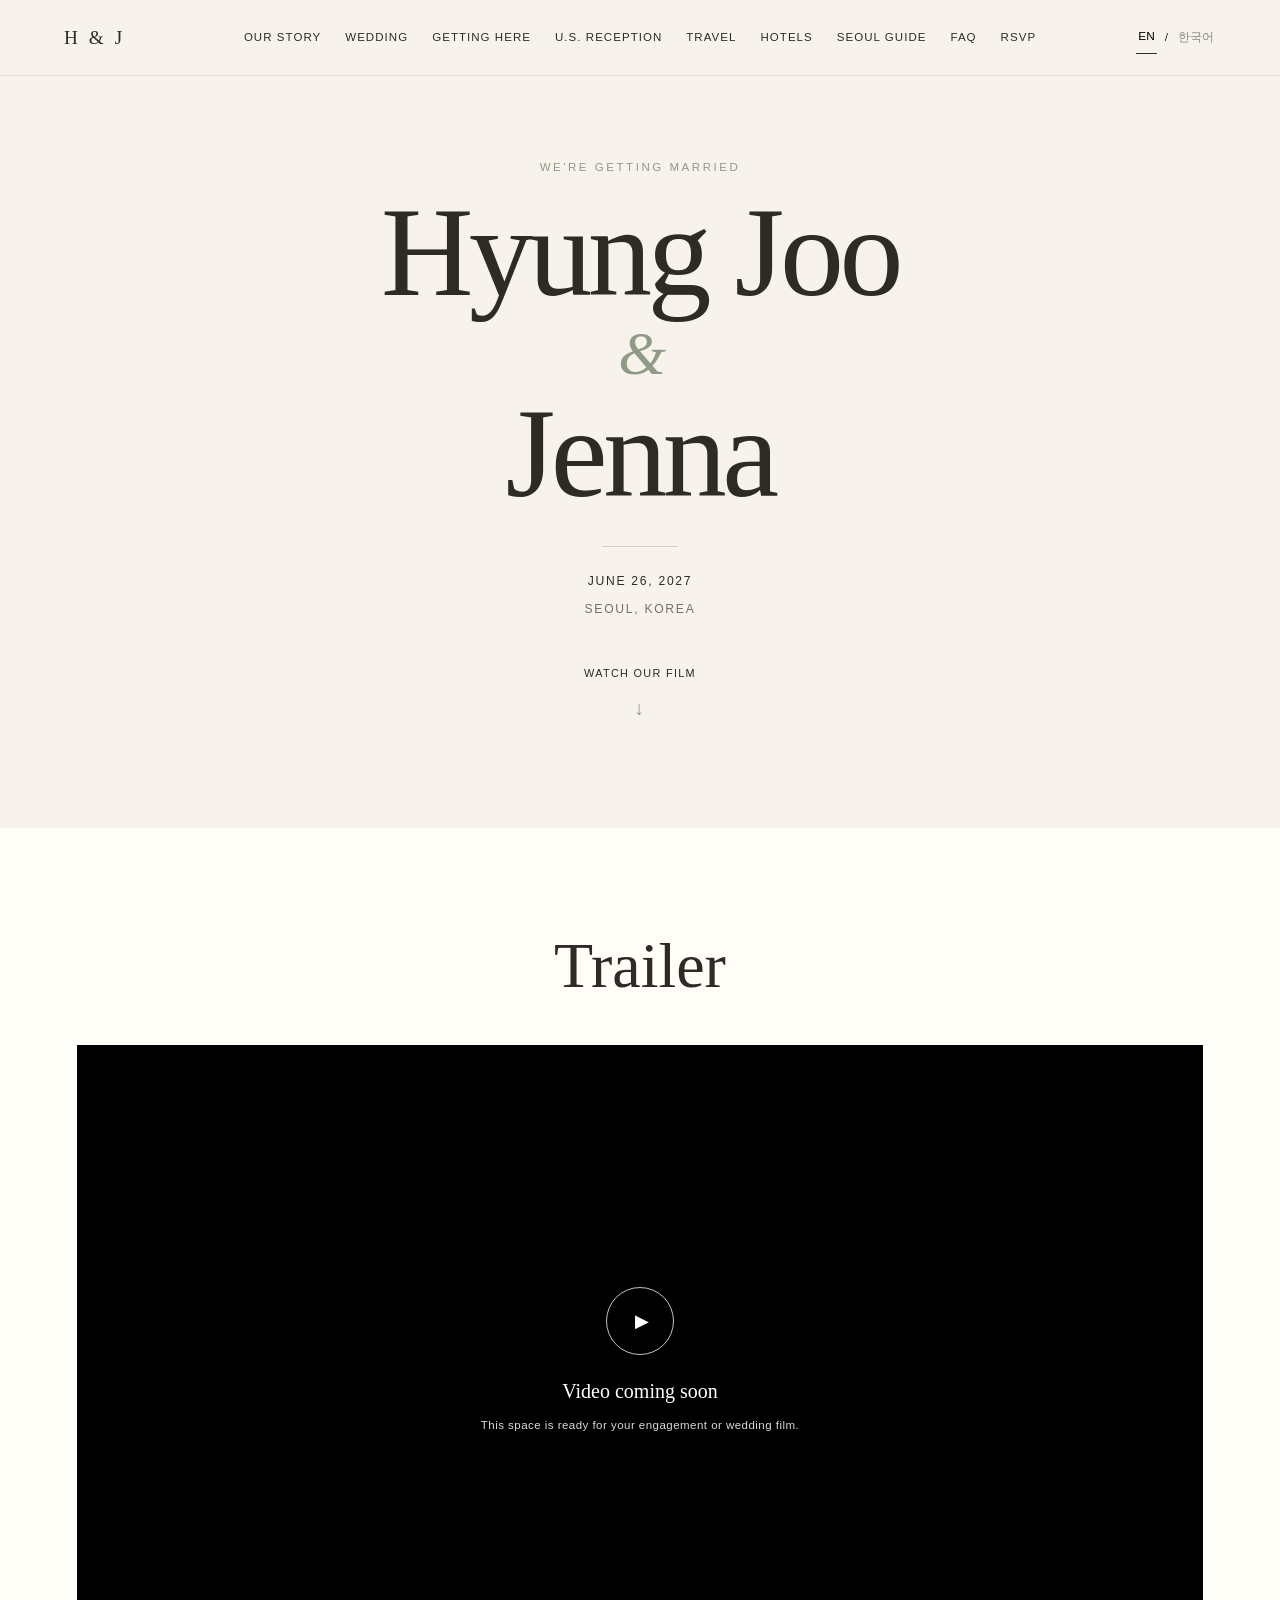
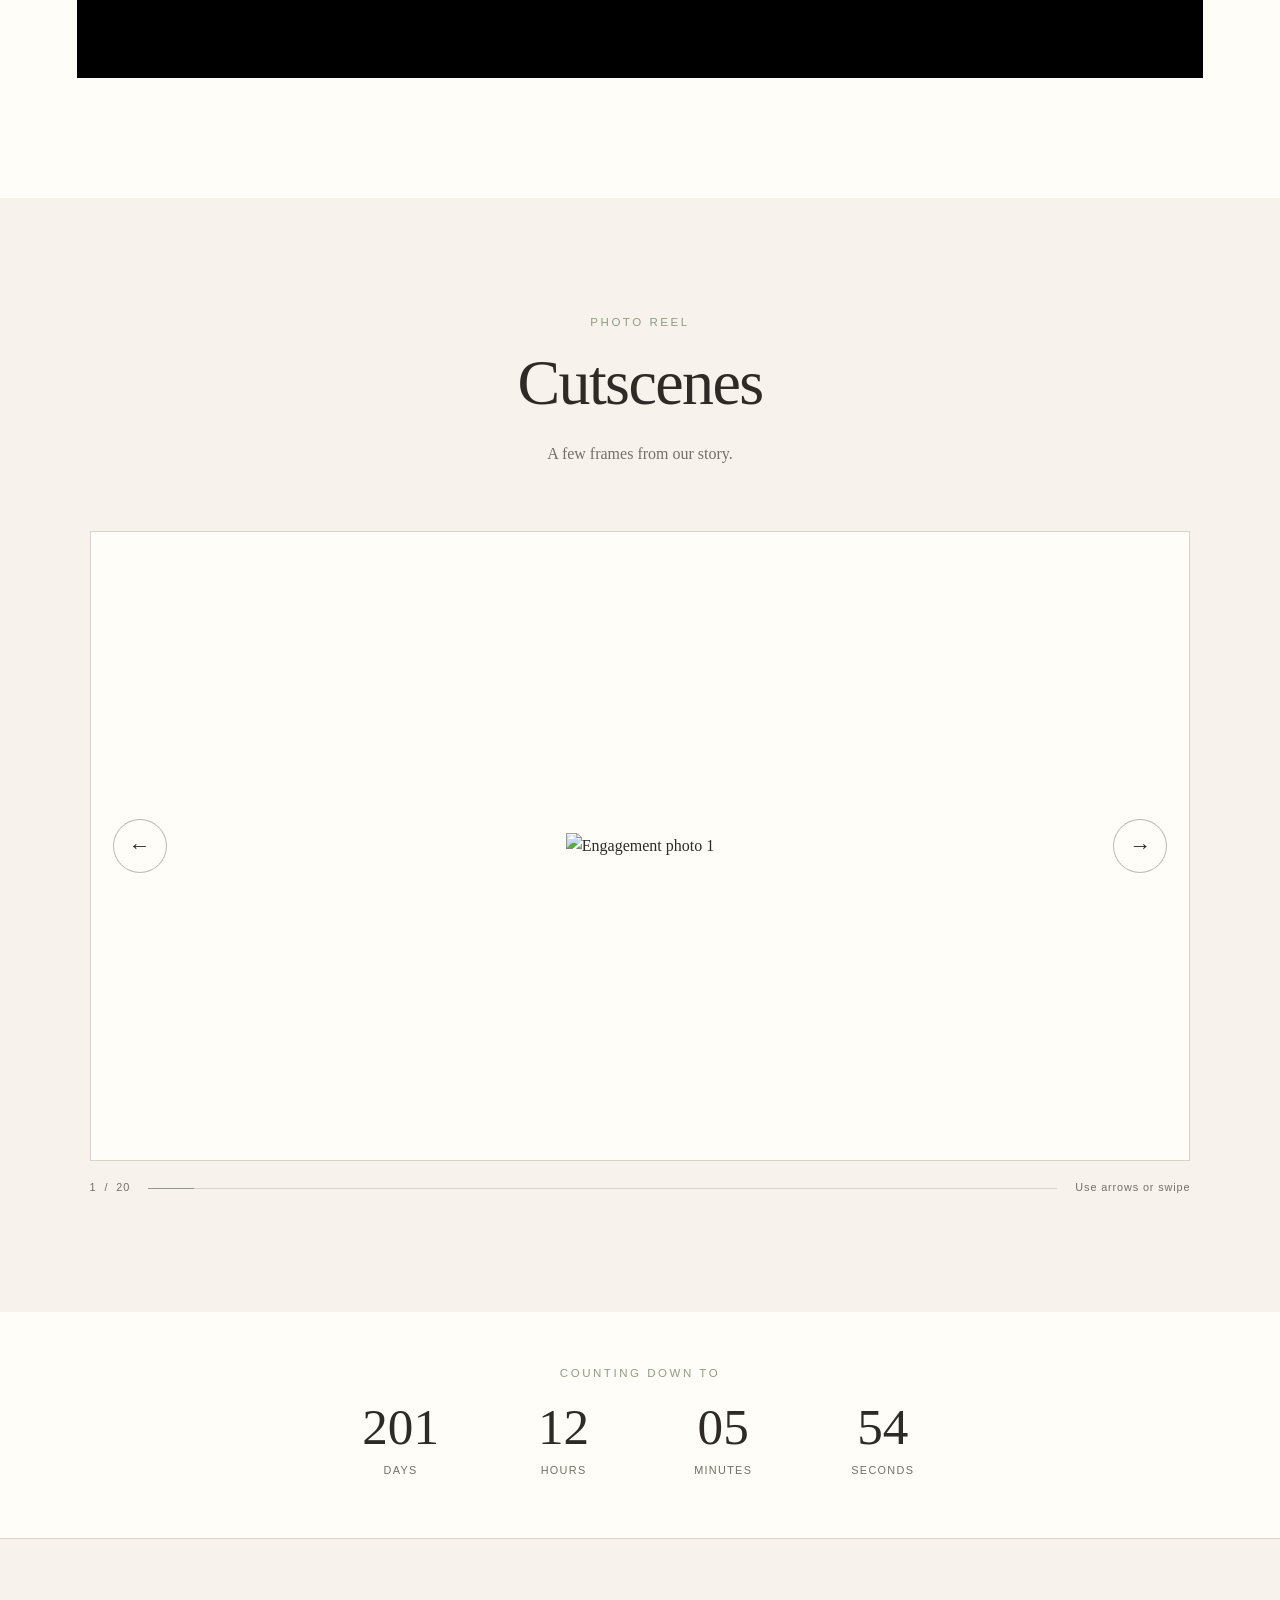
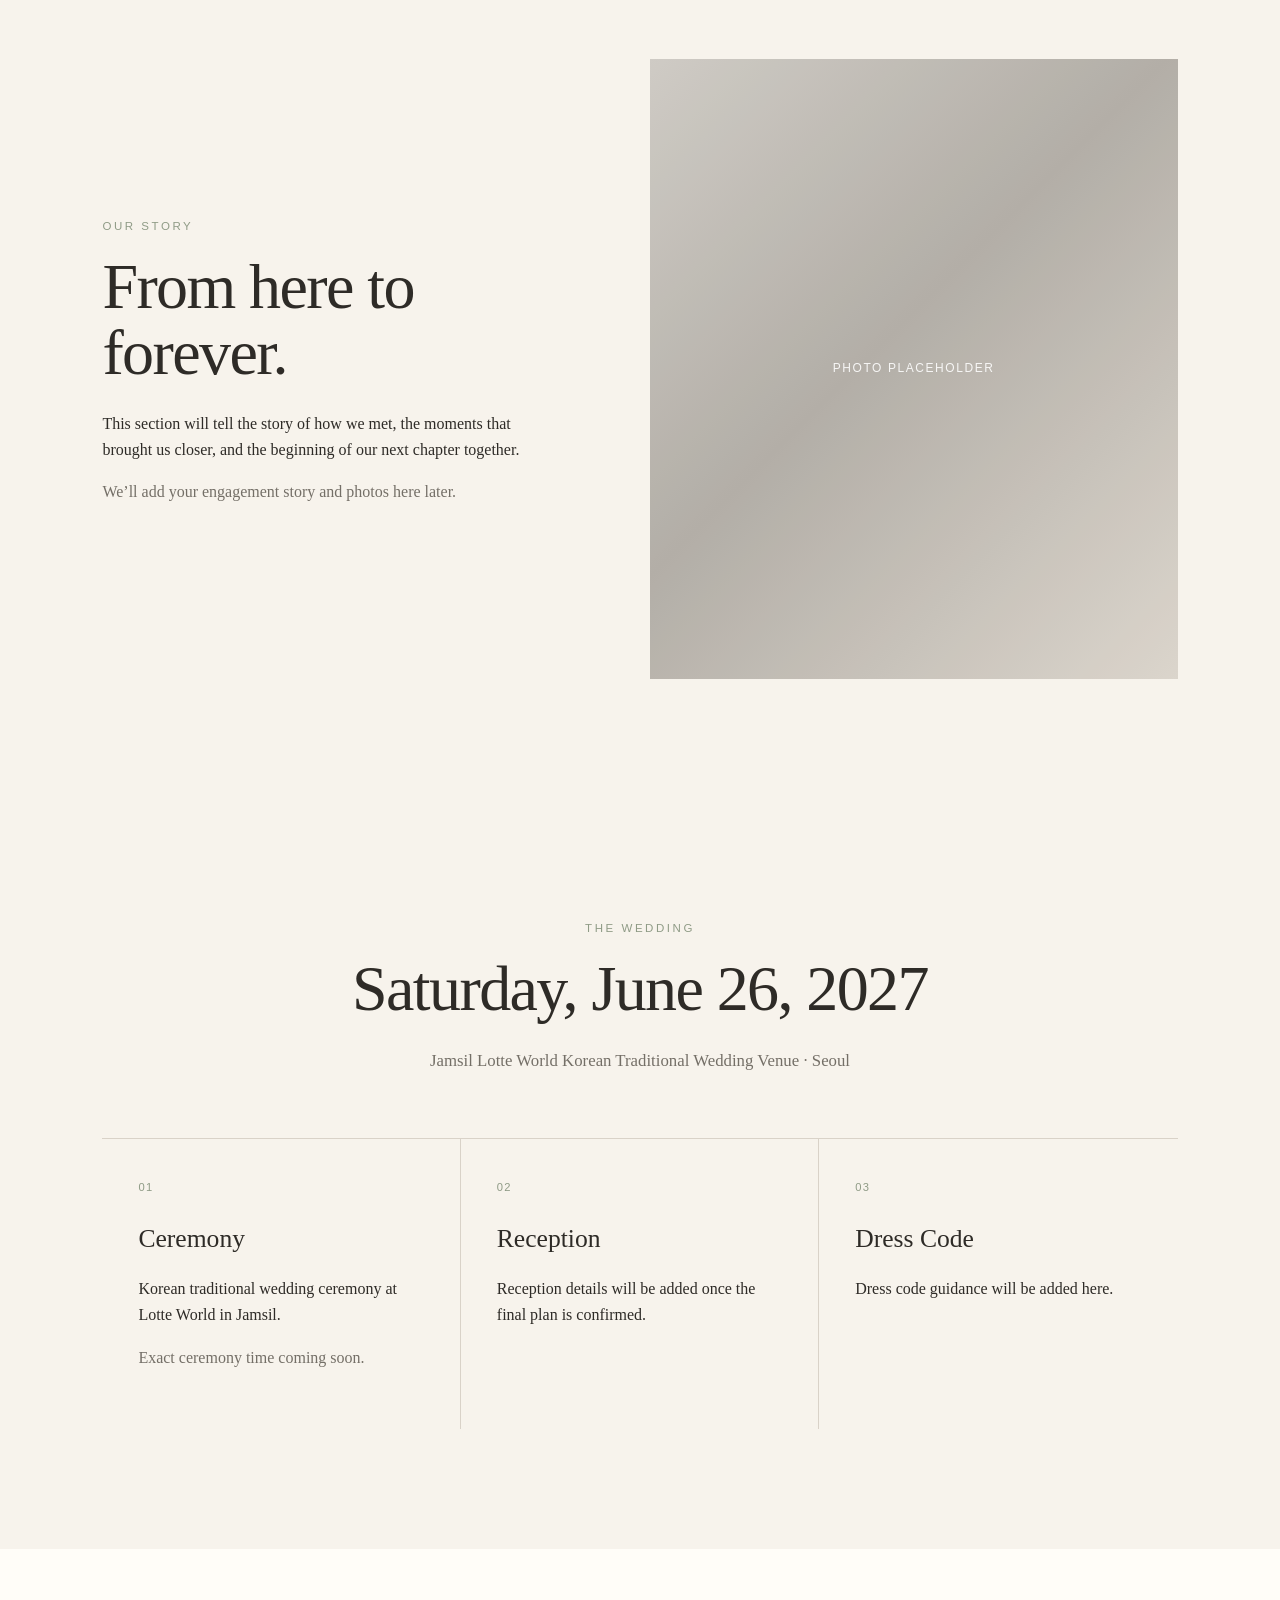
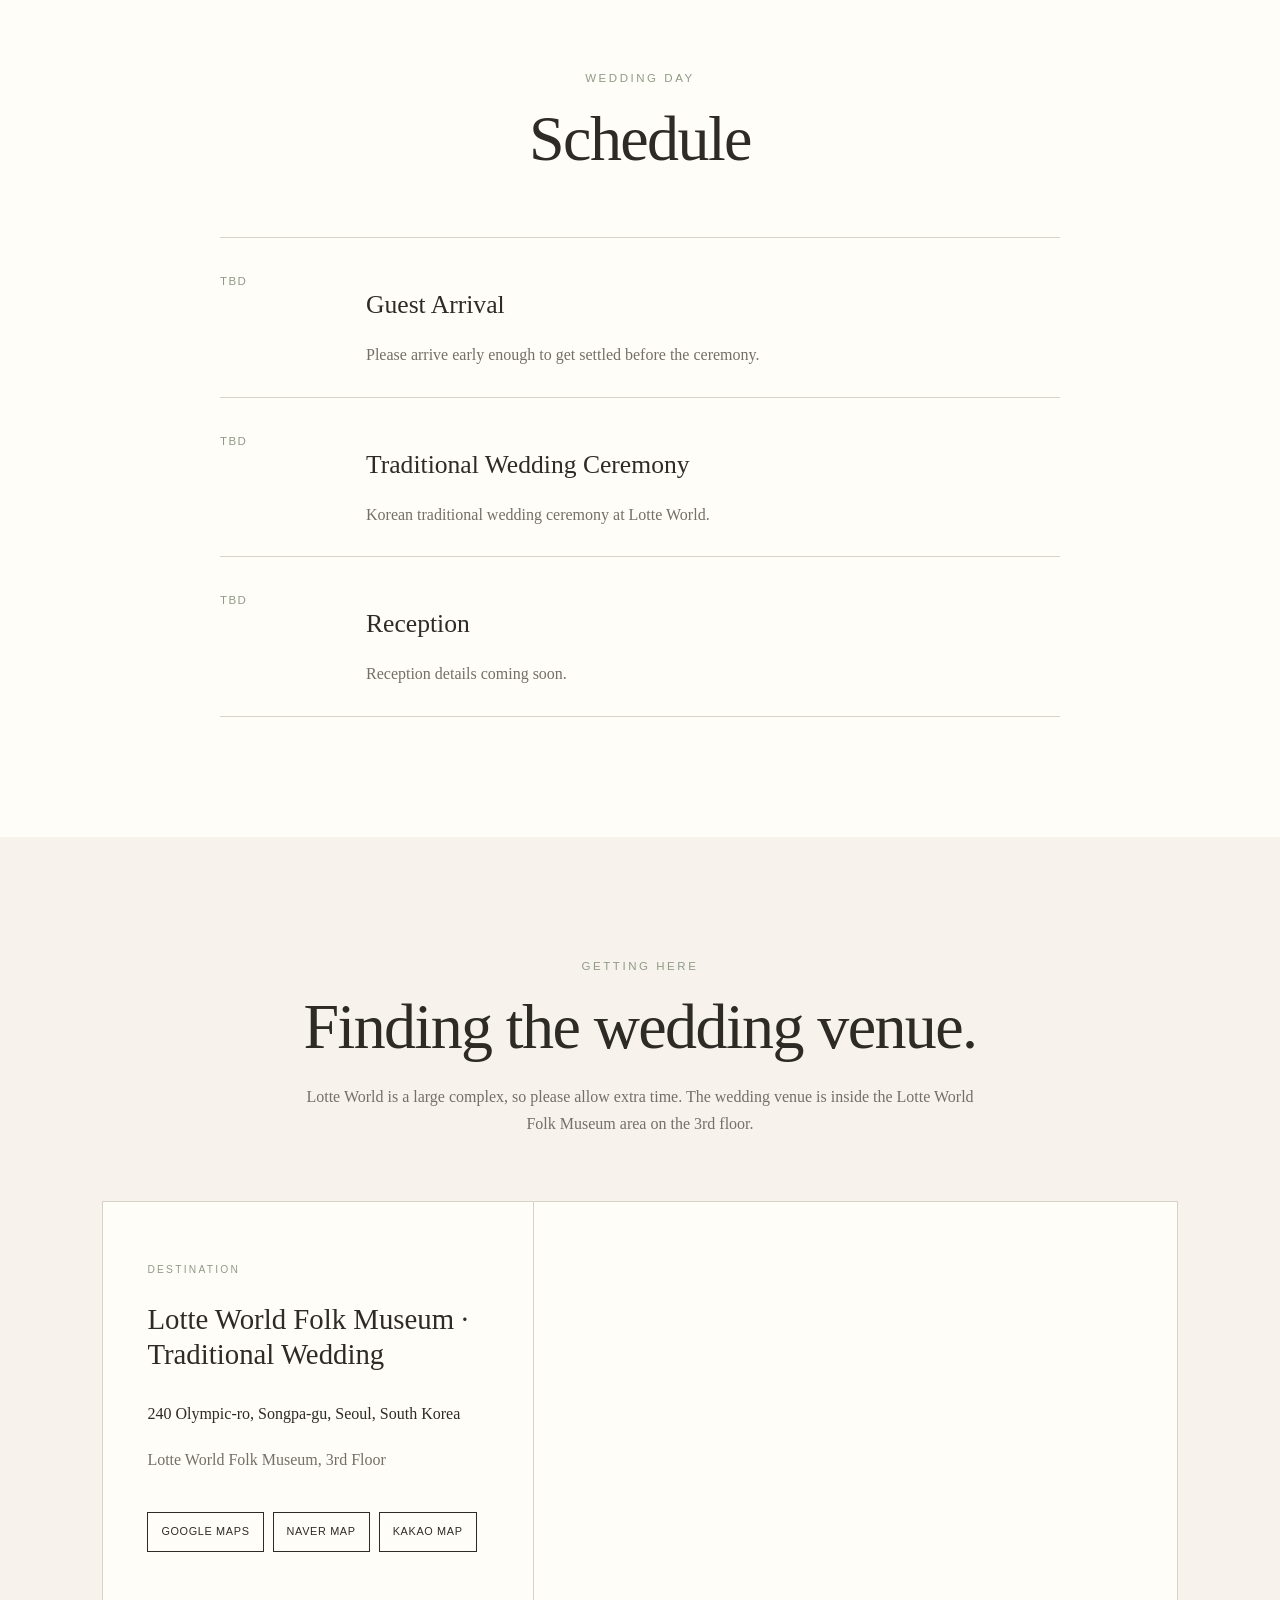
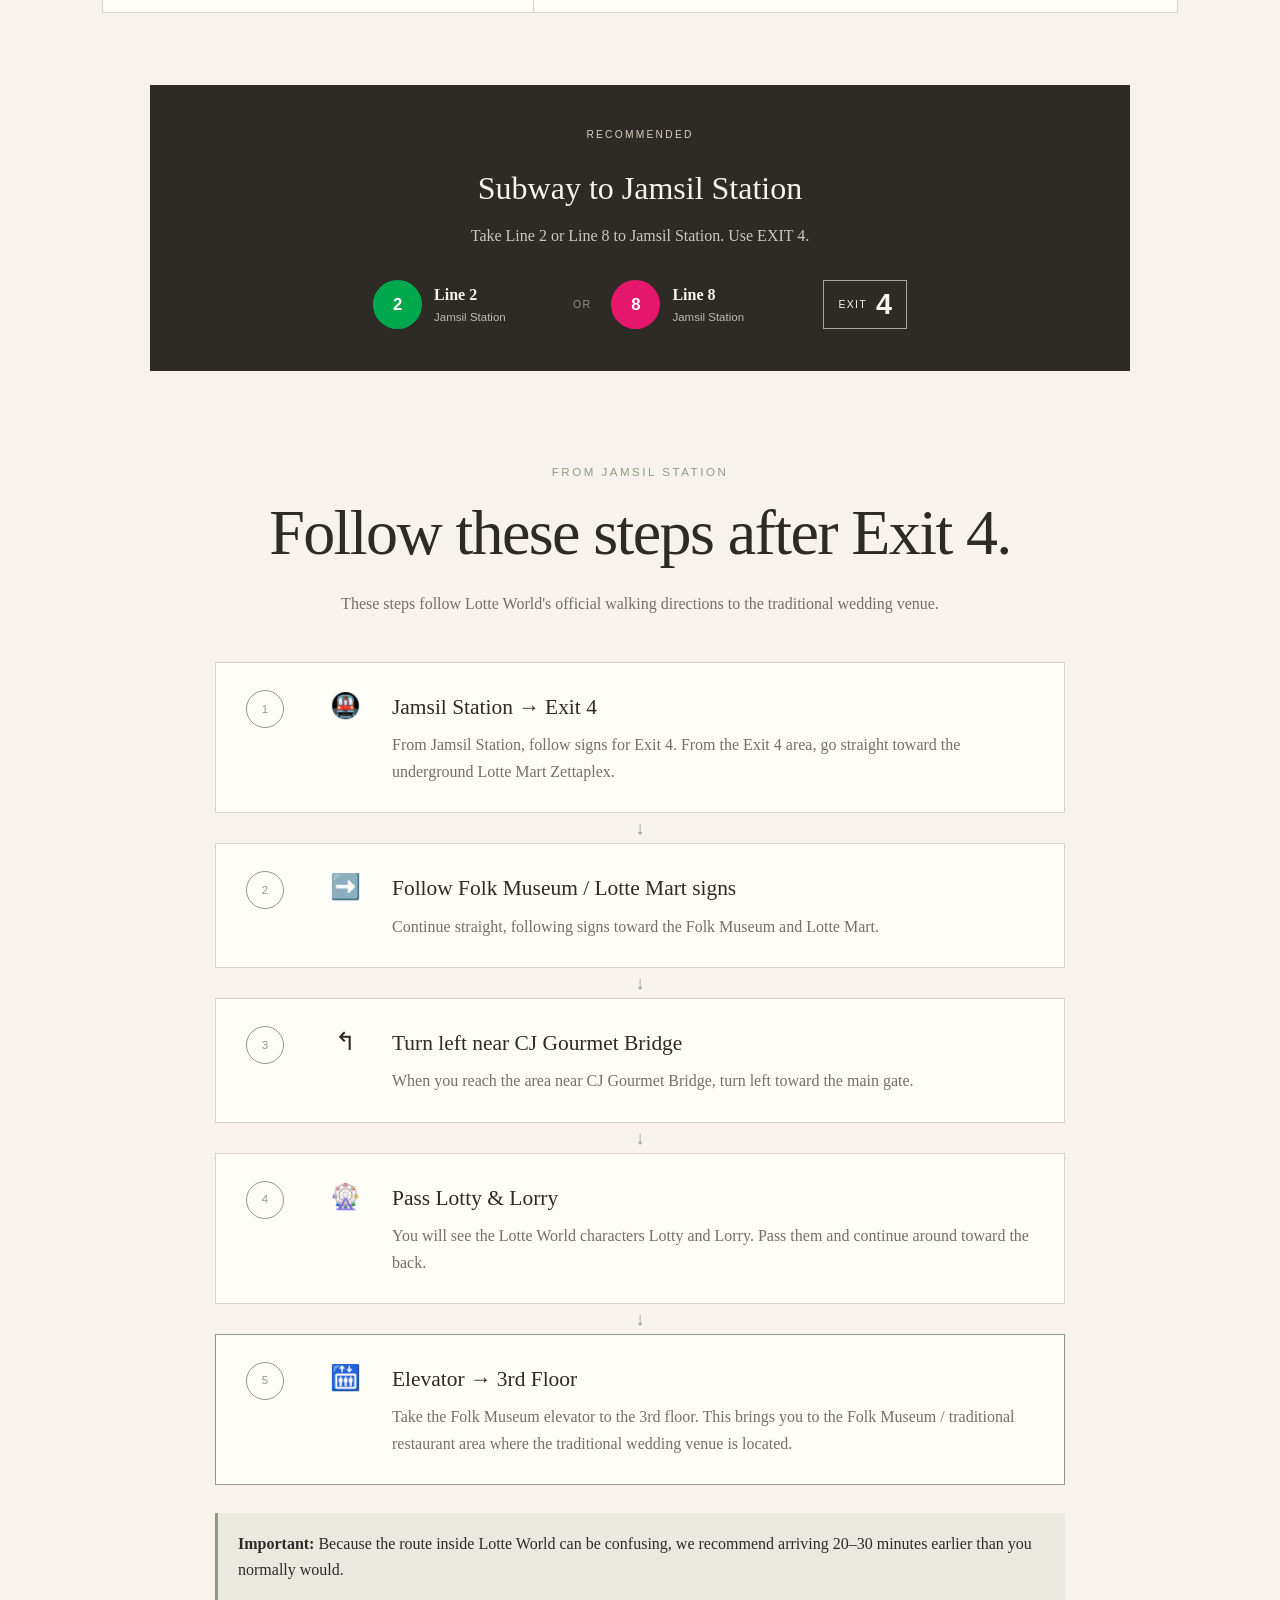
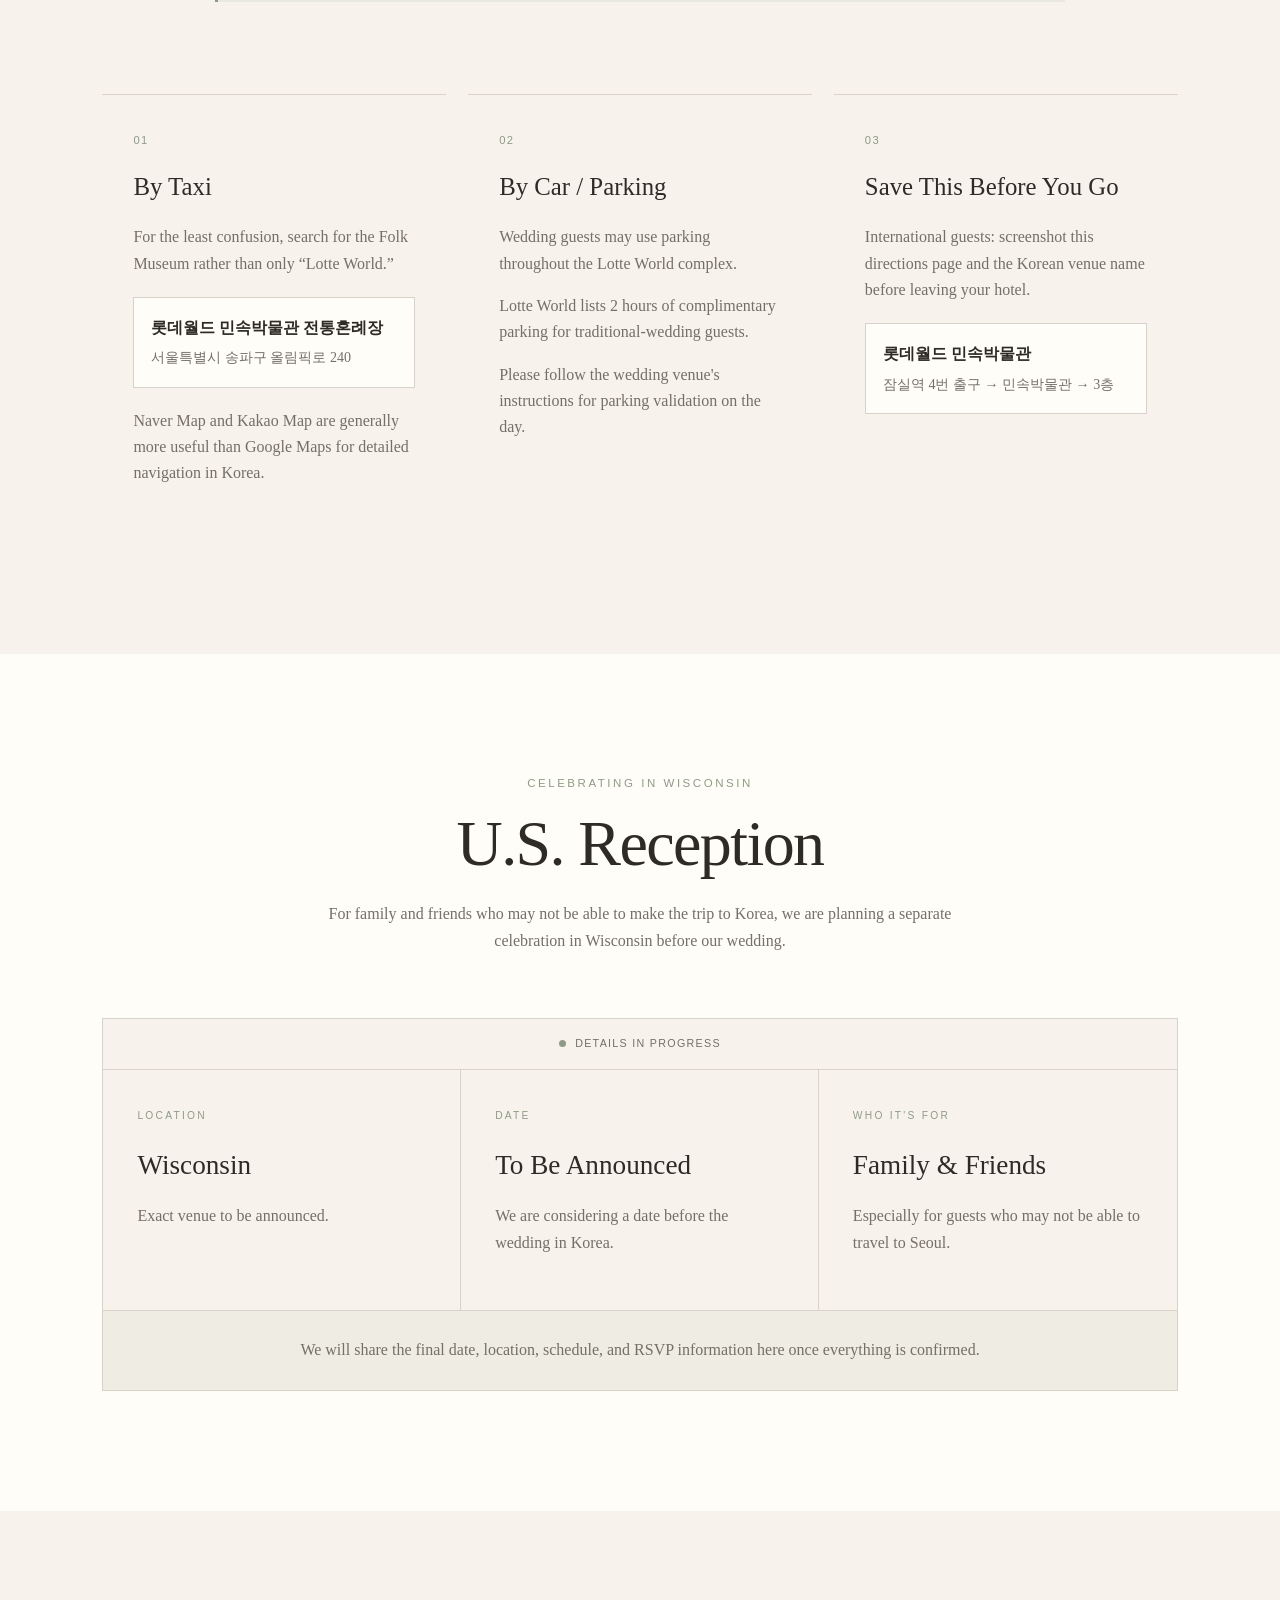
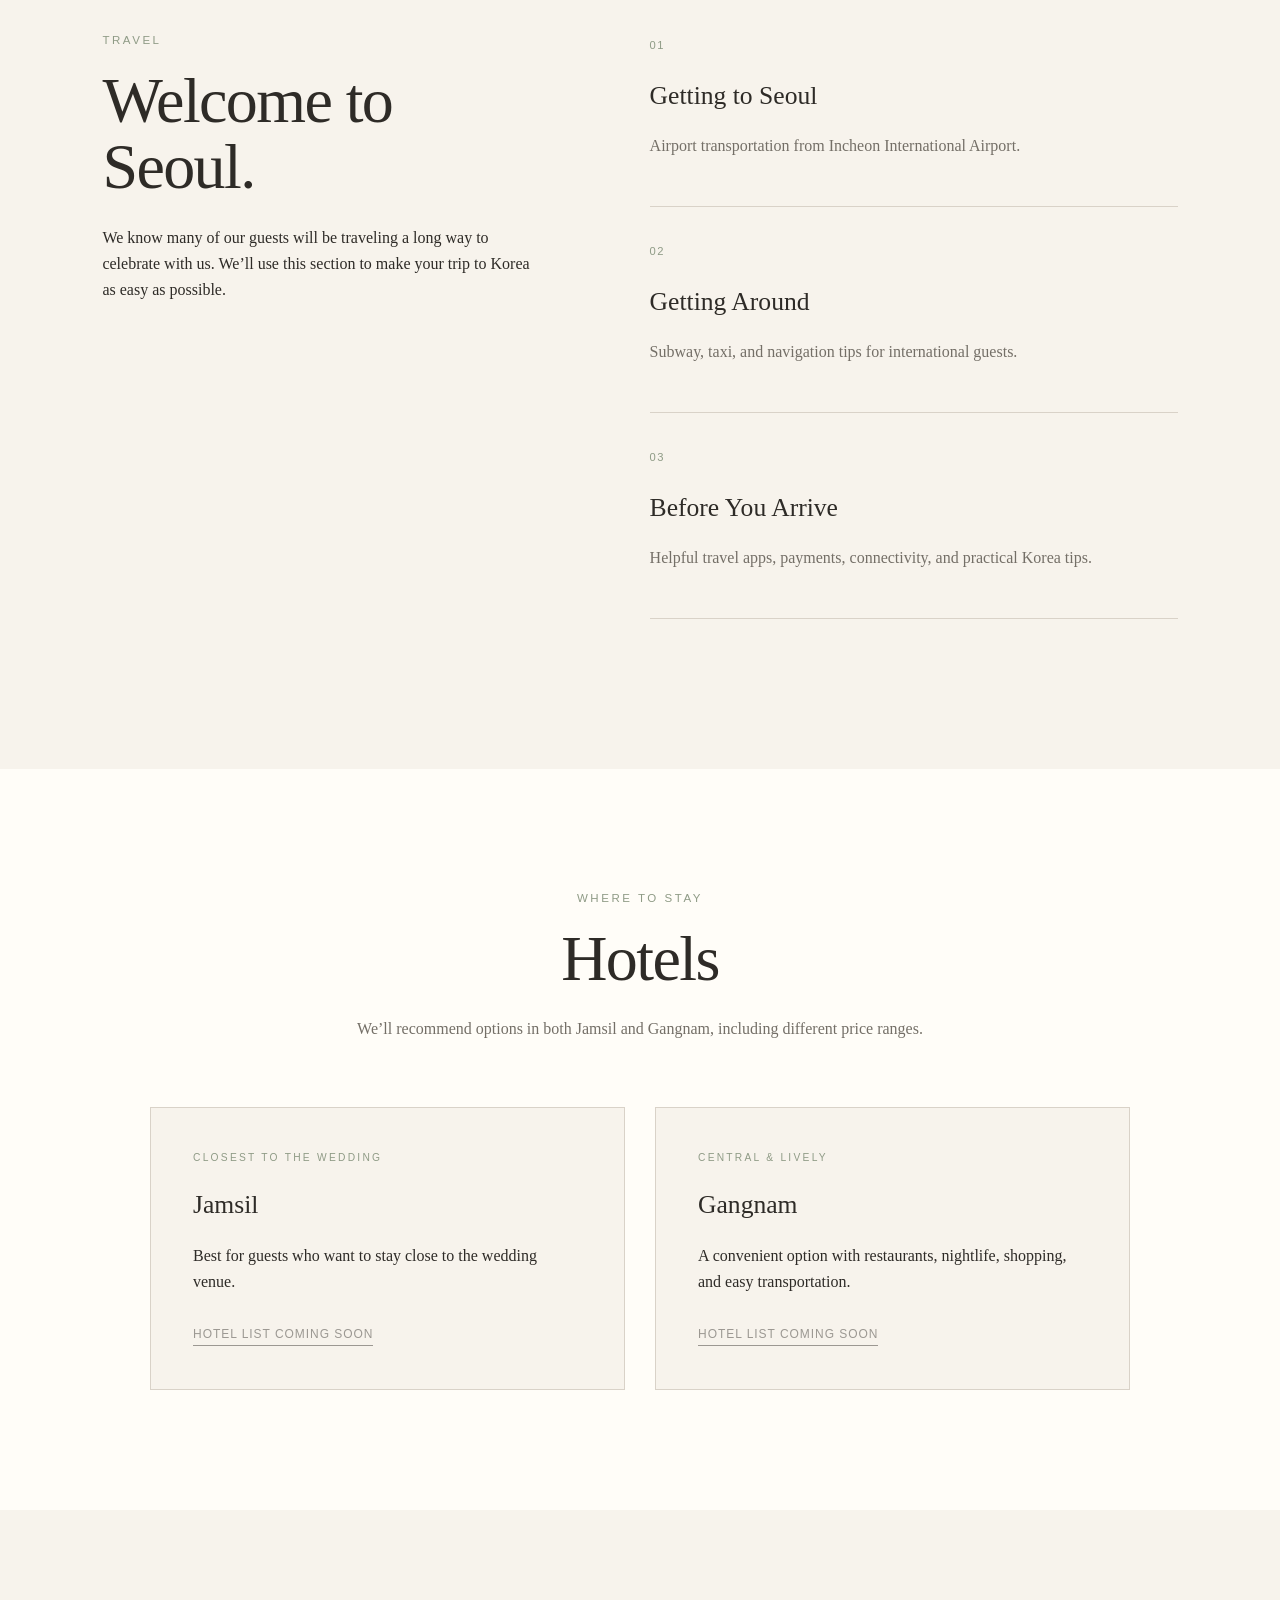
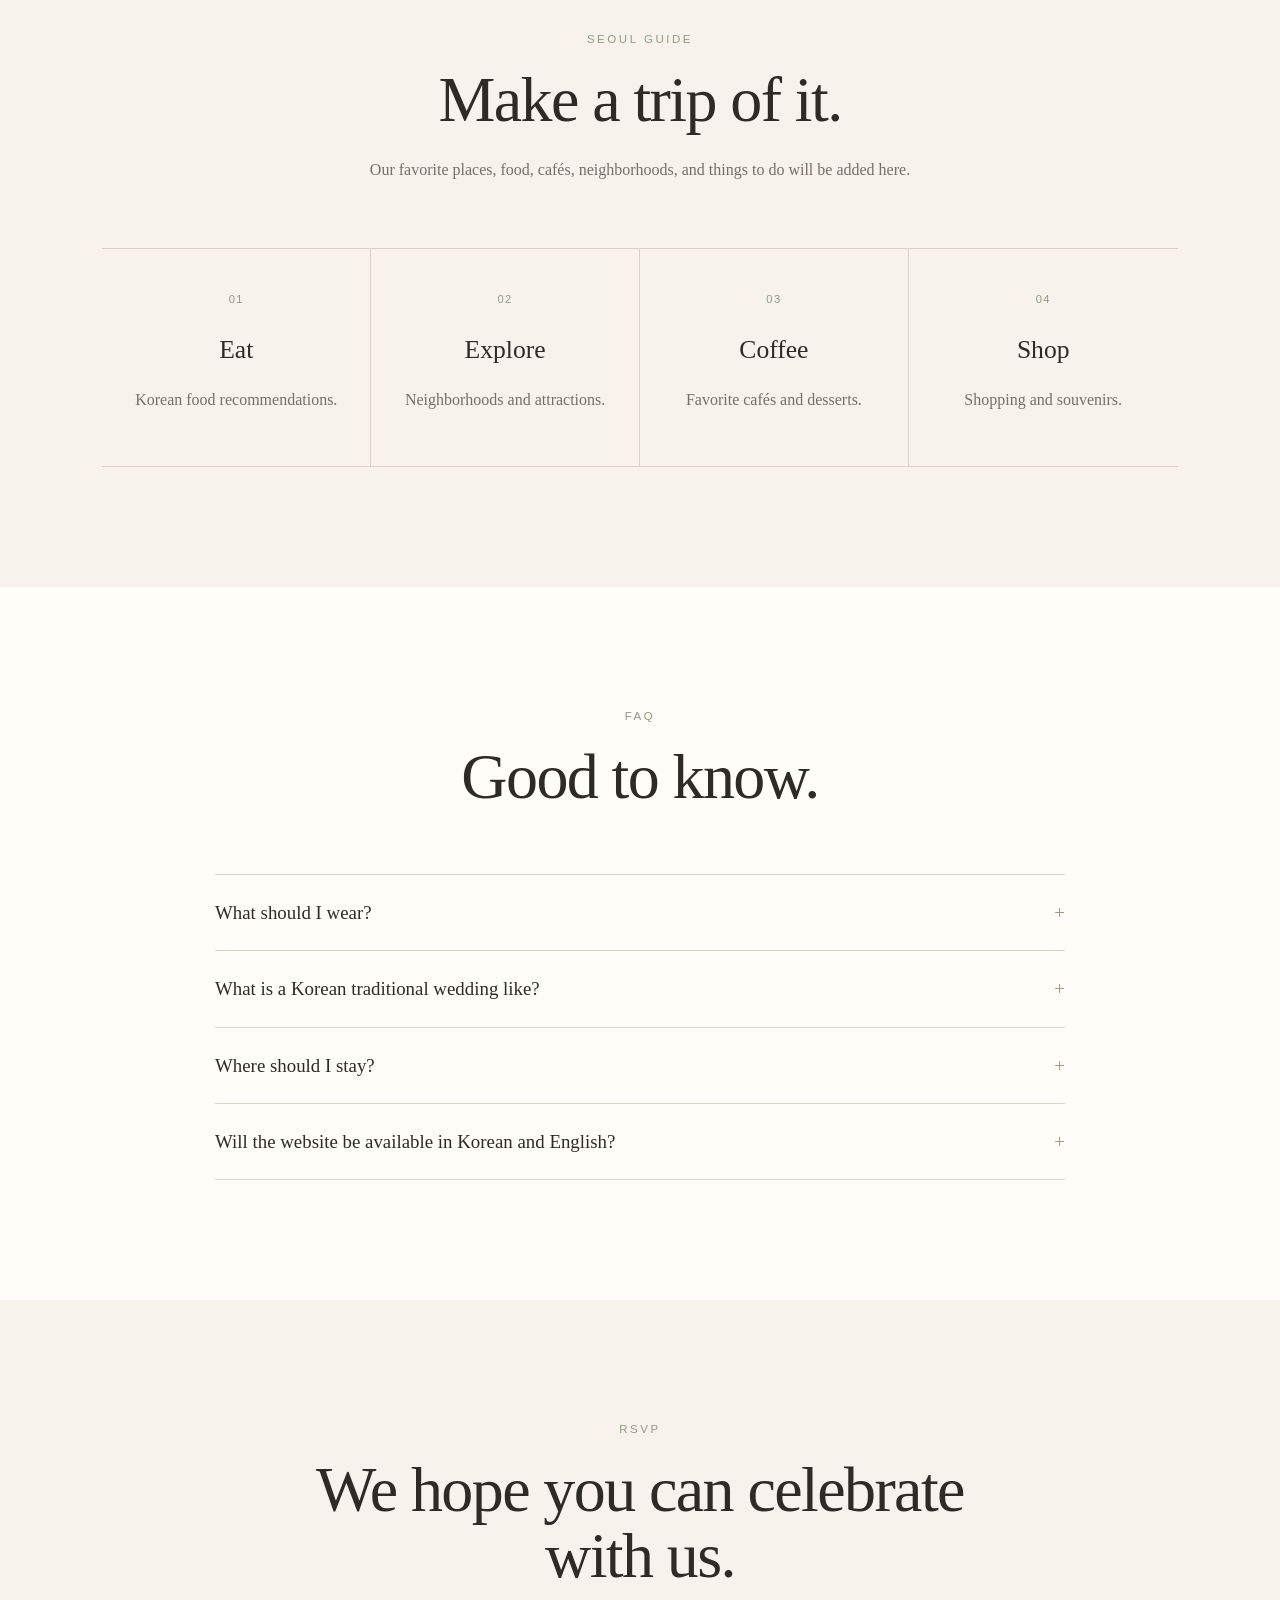
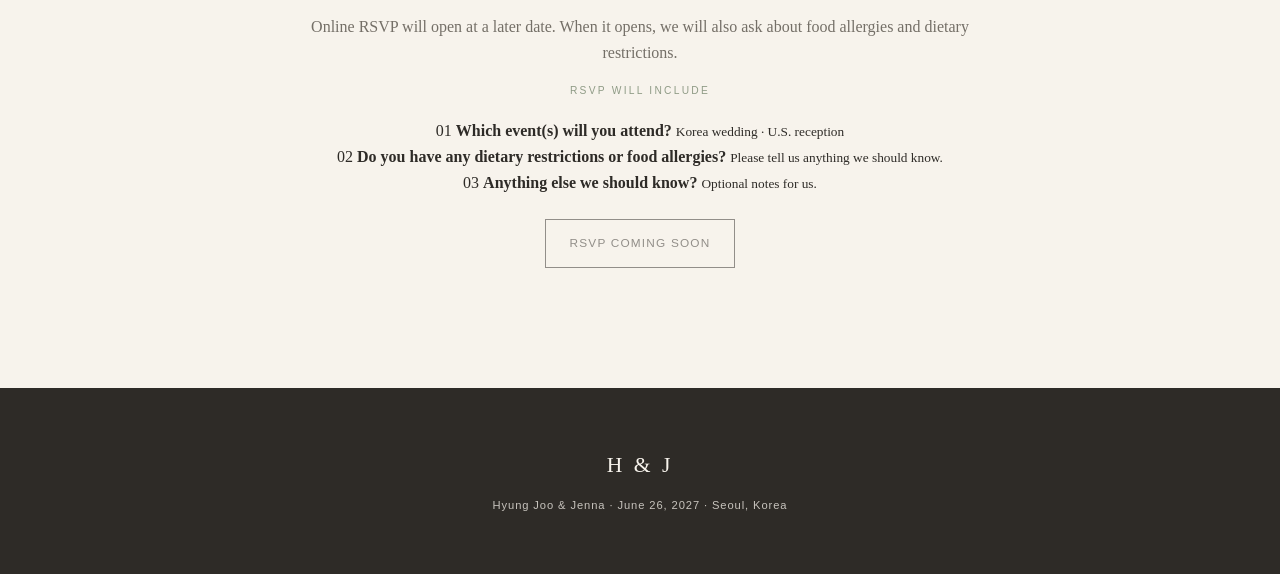
==== index.html @ 9c3ec84c "Add files via upload" ====
<!DOCTYPE html>
<html lang="en">
<head>
  <meta charset="UTF-8" />
  <meta name="viewport" content="width=device-width, initial-scale=1.0" />
  <title>Hyung Joo & Jenna | June 26, 2027</title>
  <meta name="description" content="Wedding website for Hyung Joo and Jenna — June 26, 2027 in Seoul, Korea." />
  <link rel="stylesheet" href="style.css" />
</head>
<body>
  <header class="site-header">
    <a class="brand" href="#home" aria-label="Hyung Joo and Jenna home">H & J</a>

    <button class="menu-toggle" id="menuToggle" aria-label="Open navigation" aria-expanded="false">
      <span></span><span></span>
    </button>

    <nav id="mainNav">
      <a href="#story" data-en="Our Story" data-ko="우리 이야기">Our Story</a>
      <a href="#wedding" data-en="Wedding" data-ko="예식 안내">Wedding</a>
      <a href="#getting-here" data-en="Getting Here" data-ko="오시는 길">Getting Here</a>
      <a href="#us-reception" data-en="U.S. Reception" data-ko="미국 피로연">U.S. Reception</a>
      <a href="#travel" data-en="Travel" data-ko="여행 안내">Travel</a>
      <a href="#hotels" data-en="Hotels" data-ko="호텔">Hotels</a>
      <a href="#seoul" data-en="Seoul Guide" data-ko="서울 가이드">Seoul Guide</a>
      <a href="#faq" data-en="FAQ" data-ko="자주 묻는 질문">FAQ</a>
      <a href="#rsvp" data-en="RSVP" data-ko="참석 여부">RSVP</a>
    </nav>

    <div class="language-switch" aria-label="Language selector">
      <button class="lang-option active" data-lang="en">EN</button>
      <span>/</span>
      <button class="lang-option" data-lang="ko">한국어</button>
    </div>
  </header>

  <main>
    <section id="home" class="intro-hero">
      <div class="intro-hero-inner">
        <p class="eyebrow" data-en="WE'RE GETTING MARRIED" data-ko="저희 결혼합니다">
          WE'RE GETTING MARRIED
        </p>

        <h1 class="intro-names">
          <span>Hyung Joo</span>
          <em>&</em>
          <span>Jenna</span>
        </h1>

        <div class="intro-divider"></div>

        <p class="intro-date" data-en="JUNE 26, 2027" data-ko="2027년 6월 26일">
          JUNE 26, 2027
        </p>
        <p class="intro-location" data-en="SEOUL, KOREA" data-ko="서울, 대한민국">
          SEOUL, KOREA
        </p>

        <a class="intro-scroll-link" href="#film">
          <span data-en="WATCH OUR FILM" data-ko="영상 보기">WATCH OUR FILM</span>
          <span class="arrow">↓</span>
        </a>
      </div>
    </section>

    <section id="film" class="film-section">
      <div class="film-heading">
        <h2 data-en="Trailer" data-ko="트레일러">Trailer</h2>
      </div>

      <div class="film-frame film-placeholder" id="filmFrame">
        <video
          id="weddingFilm"
          controls
          playsinline
          preload="metadata"
          poster=""
          aria-label="Hyung Joo and Jenna wedding film">
          <source src="media/wedding-film.mp4" type="video/mp4" />
          Your browser does not support the video tag.
        </video>

        <div class="film-placeholder-content" id="filmPlaceholder">
          <div class="play-mark">▶</div>
          <p data-en="Video coming soon" data-ko="영상이 곧 추가됩니다">Video coming soon</p>
          <small data-en="This space is ready for your engagement or wedding film."
                 data-ko="약혼 영상 또는 웨딩 영상을 이곳에 추가할 예정입니다.">
            This space is ready for your engagement or wedding film.
          </small>
        </div>
      </div>
    </section>

    <section class="photo-intro-section">
      <div class="section-heading">
        <p class="eyebrow" data-en="PHOTO REEL" data-ko="포토 릴">PHOTO REEL</p>
        <h2 data-en="Cutscenes" data-ko="컷신">Cutscenes</h2>
        <p class="section-intro"
           data-en="A few frames from our story."
           data-ko="저희 이야기 속 장면들을 담았습니다.">
          A few frames from our story.
        </p>
      </div>

      

      <div class="cutscene-carousel" id="cutsceneCarousel" aria-label="Engagement photo carousel">
        <div class="cutscene-stage">

          <figure class="cutscene-slide active" data-slide="1">
            <img src="images/engagement-01.jpg"
                 alt="Engagement photo 1"
                 loading="eager" />
          </figure>
          <figure class="cutscene-slide" data-slide="2">
            <img src="images/engagement-02.jpg"
                 alt="Engagement photo 2"
                 loading="lazy" />
          </figure>
          <figure class="cutscene-slide" data-slide="3">
            <img src="images/engagement-03.jpg"
                 alt="Engagement photo 3"
                 loading="lazy" />
          </figure>
          <figure class="cutscene-slide" data-slide="4">
            <img src="images/engagement-04.jpg"
                 alt="Engagement photo 4"
                 loading="lazy" />
          </figure>
          <figure class="cutscene-slide" data-slide="5">
            <img src="images/engagement-05.jpg"
                 alt="Engagement photo 5"
                 loading="lazy" />
          </figure>
          <figure class="cutscene-slide" data-slide="6">
            <img src="images/engagement-06.jpg"
                 alt="Engagement photo 6"
                 loading="lazy" />
          </figure>
          <figure class="cutscene-slide" data-slide="7">
            <img src="images/engagement-07.jpg"
                 alt="Engagement photo 7"
                 loading="lazy" />
          </figure>
          <figure class="cutscene-slide" data-slide="8">
            <img src="images/engagement-08.jpg"
                 alt="Engagement photo 8"
                 loading="lazy" />
          </figure>
          <figure class="cutscene-slide" data-slide="9">
            <img src="images/engagement-09.jpg"
                 alt="Engagement photo 9"
                 loading="lazy" />
          </figure>
          <figure class="cutscene-slide" data-slide="10">
            <img src="images/engagement-10.jpg"
                 alt="Engagement photo 10"
                 loading="lazy" />
          </figure>
          <figure class="cutscene-slide" data-slide="11">
            <img src="images/engagement-11.jpg"
                 alt="Engagement photo 11"
                 loading="lazy" />
          </figure>
          <figure class="cutscene-slide" data-slide="12">
            <img src="images/engagement-12.jpg"
                 alt="Engagement photo 12"
                 loading="lazy" />
          </figure>
          <figure class="cutscene-slide" data-slide="13">
            <img src="images/engagement-13.jpg"
                 alt="Engagement photo 13"
                 loading="lazy" />
          </figure>
          <figure class="cutscene-slide" data-slide="14">
            <img src="images/engagement-14.jpg"
                 alt="Engagement photo 14"
                 loading="lazy" />
          </figure>
          <figure class="cutscene-slide" data-slide="15">
            <img src="images/engagement-15.jpg"
                 alt="Engagement photo 15"
                 loading="lazy" />
          </figure>
          <figure class="cutscene-slide" data-slide="16">
            <img src="images/engagement-16.jpg"
                 alt="Engagement photo 16"
                 loading="lazy" />
          </figure>
          <figure class="cutscene-slide" data-slide="17">
            <img src="images/engagement-17.jpg"
                 alt="Engagement photo 17"
                 loading="lazy" />
          </figure>
          <figure class="cutscene-slide" data-slide="18">
            <img src="images/engagement-18.jpg"
                 alt="Engagement photo 18"
                 loading="lazy" />
          </figure>
          <figure class="cutscene-slide" data-slide="19">
            <img src="images/engagement-19.jpg"
                 alt="Engagement photo 19"
                 loading="lazy" />
          </figure>
          <figure class="cutscene-slide" data-slide="20">
            <img src="images/engagement-20.jpg"
                 alt="Engagement photo 20"
                 loading="lazy" />
          </figure>
          <button class="cutscene-arrow cutscene-prev" id="cutscenePrev"
                  type="button" aria-label="Previous photo">←</button>
          <button class="cutscene-arrow cutscene-next" id="cutsceneNext"
                  type="button" aria-label="Next photo">→</button>
        </div>

        <div class="cutscene-controls">
          <span class="cutscene-counter" aria-live="polite">
            <span id="cutsceneCurrent">1</span>
            <span class="counter-divider">/</span>
            <span id="cutsceneTotal">20</span>
          </span>

          <div class="cutscene-progress" aria-hidden="true">
            <span id="cutsceneProgressBar"></span>
          </div>

          <span class="cutscene-hint"
                data-en="Use arrows or swipe"
                data-ko="화살표 또는 스와이프로 넘겨보세요">
            Use arrows or swipe
          </span>
        </div>
      </div>
    </section>

    <section class="countdown-section" aria-label="Wedding countdown">
      <p class="eyebrow" data-en="COUNTING DOWN TO" data-ko="결혼식까지">COUNTING DOWN TO</p>
      <div class="countdown" id="countdown">
        <div><strong id="days">000</strong><span data-en="Days" data-ko="일">Days</span></div>
        <div><strong id="hours">00</strong><span data-en="Hours" data-ko="시간">Hours</span></div>
        <div><strong id="minutes">00</strong><span data-en="Minutes" data-ko="분">Minutes</span></div>
        <div><strong id="seconds">00</strong><span data-en="Seconds" data-ko="초">Seconds</span></div>
      </div>
    </section>

    <section id="story" class="section story-section">
      <div class="story-copy">
        <p class="eyebrow" data-en="OUR STORY" data-ko="우리 이야기">OUR STORY</p>
        <h2 data-en="From here to forever." data-ko="함께 걸어온 길, 그리고 앞으로.">From here to forever.</h2>
        <p data-en="This section will tell the story of how we met, the moments that brought us closer, and the beginning of our next chapter together."
           data-ko="이곳에는 저희가 처음 만나 함께해 온 이야기와, 앞으로 시작될 새로운 여정에 대한 이야기를 담을 예정입니다.">
          This section will tell the story of how we met, the moments that brought us closer,
          and the beginning of our next chapter together.
        </p>
        <p class="muted" data-en="We’ll add your engagement story and photos here later."
           data-ko="추후 약혼 이야기와 사진을 이곳에 추가할 예정입니다.">
          We’ll add your engagement story and photos here later.
        </p>
      </div>

      <div class="story-photo placeholder-photo">
        <div class="placeholder-inner">
          <span data-en="Photo placeholder" data-ko="사진 자리">Photo placeholder</span>
        </div>
      </div>
    </section>

    <section id="wedding" class="section wedding-section">
      <div class="section-heading">
        <p class="eyebrow" data-en="THE WEDDING" data-ko="예식 안내">THE WEDDING</p>
        <h2 data-en="Saturday, June 26, 2027" data-ko="2027년 6월 26일 토요일">Saturday, June 26, 2027</h2>
        <p class="venue" data-en="Jamsil Lotte World Korean Traditional Wedding Venue · Seoul"
           data-ko="잠실 롯데월드 전통혼례장 · 서울">
          Jamsil Lotte World Korean Traditional Wedding Venue · Seoul
        </p>
      </div>

      <div class="info-cards">
        <article class="info-card">
          <span class="card-number">01</span>
          <h3 data-en="Ceremony" data-ko="혼례식">Ceremony</h3>
          <p data-en="Korean traditional wedding ceremony at Lotte World in Jamsil."
             data-ko="잠실 롯데월드 전통혼례장에서 한국 전통혼례로 진행됩니다.">
            Korean traditional wedding ceremony at Lotte World in Jamsil.
          </p>
          <p class="muted" data-en="Exact ceremony time coming soon." data-ko="정확한 예식 시간은 추후 안내드리겠습니다.">
            Exact ceremony time coming soon.
          </p>
        </article>

        <article class="info-card">
          <span class="card-number">02</span>
          <h3 data-en="Reception" data-ko="피로연">Reception</h3>
          <p data-en="Reception details will be added once the final plan is confirmed."
             data-ko="피로연 장소와 일정은 확정되는 대로 안내드리겠습니다.">
            Reception details will be added once the final plan is confirmed.
          </p>
        </article>

        <article class="info-card">
          <span class="card-number">03</span>
          <h3 data-en="Dress Code" data-ko="복장 안내">Dress Code</h3>
          <p data-en="Dress code guidance will be added here."
             data-ko="복장 관련 안내는 추후 이곳에 추가할 예정입니다.">
            Dress code guidance will be added here.
          </p>
        </article>
      </div>
    </section>

    <section id="schedule" class="section alt-section">
      <div class="section-heading">
        <p class="eyebrow" data-en="WEDDING DAY" data-ko="결혼식 당일">WEDDING DAY</p>
        <h2 data-en="Schedule" data-ko="일정">Schedule</h2>
      </div>

      <div class="timeline">
        <div class="timeline-row">
          <span class="timeline-time">TBD</span>
          <div>
            <h3 data-en="Guest Arrival" data-ko="하객 도착">Guest Arrival</h3>
            <p data-en="Please arrive early enough to get settled before the ceremony."
               data-ko="예식 시작 전 여유 있게 도착해 주시면 감사하겠습니다.">
              Please arrive early enough to get settled before the ceremony.
            </p>
          </div>
        </div>

        <div class="timeline-row">
          <span class="timeline-time">TBD</span>
          <div>
            <h3 data-en="Traditional Wedding Ceremony" data-ko="전통혼례">Traditional Wedding Ceremony</h3>
            <p data-en="Korean traditional wedding ceremony at Lotte World."
               data-ko="롯데월드 전통혼례장에서 전통혼례가 진행됩니다.">
              Korean traditional wedding ceremony at Lotte World.
            </p>
          </div>
        </div>

        <div class="timeline-row">
          <span class="timeline-time">TBD</span>
          <div>
            <h3 data-en="Reception" data-ko="피로연">Reception</h3>
            <p data-en="Reception details coming soon."
               data-ko="피로연 상세 일정은 추후 안내드리겠습니다.">
              Reception details coming soon.
            </p>
          </div>
        </div>
      </div>
    </section>


    <section id="getting-here" class="section getting-here-section">
      <div class="section-heading">
        <p class="eyebrow" data-en="GETTING HERE" data-ko="오시는 길">GETTING HERE</p>
        <h2 data-en="Finding the wedding venue." data-ko="예식장 찾아오시는 길">Finding the wedding venue.</h2>
        <p class="section-intro"
           data-en="Lotte World is a large complex, so please allow extra time. The wedding venue is inside the Lotte World Folk Museum area on the 3rd floor."
           data-ko="롯데월드 단지가 넓어 내부 길찾기가 다소 복잡할 수 있습니다. 여유 있게 도착해 주세요. 전통혼례장은 롯데월드 민속박물관 3층에 있습니다.">
          Lotte World is a large complex, so please allow extra time. The wedding venue is inside the Lotte World Folk Museum area on the 3rd floor.
        </p>
      </div>

      <div class="venue-location-grid">
        <div class="venue-address-card">
          <p class="eyebrow small" data-en="DESTINATION" data-ko="목적지">DESTINATION</p>
          <h3 data-en="Lotte World Folk Museum · Traditional Wedding"
              data-ko="롯데월드 민속박물관 · 전통혼례장">
            Lotte World Folk Museum · Traditional Wedding
          </h3>
          <p class="address-main"
             data-en="240 Olympic-ro, Songpa-gu, Seoul, South Korea"
             data-ko="서울특별시 송파구 올림픽로 240">
            240 Olympic-ro, Songpa-gu, Seoul, South Korea
          </p>
          <p class="muted"
             data-en="Lotte World Folk Museum, 3rd Floor"
             data-ko="롯데월드 민속박물관 3층">
            Lotte World Folk Museum, 3rd Floor
          </p>

          <div class="map-buttons">
            <a class="map-button"
               href="https://www.google.com/maps/search/?api=1&query=Lotte+World+Folk+Museum+240+Olympic-ro+Songpa-gu+Seoul"
               target="_blank" rel="noopener"
               data-en="Google Maps" data-ko="Google 지도">Google Maps</a>

            <a class="map-button"
               href="https://map.naver.com/p/search/%EB%A1%AF%EB%8D%B0%EC%9B%94%EB%93%9C%20%EB%AF%BC%EC%86%8D%EB%B0%95%EB%AC%BC%EA%B4%80"
               target="_blank" rel="noopener"
               data-en="Naver Map" data-ko="네이버 지도">Naver Map</a>

            <a class="map-button"
               href="https://map.kakao.com/?q=%EB%A1%AF%EB%8D%B0%EC%9B%94%EB%93%9C%20%EB%AF%BC%EC%86%8D%EB%B0%95%EB%AC%BC%EA%B4%80"
               target="_blank" rel="noopener"
               data-en="Kakao Map" data-ko="카카오맵">Kakao Map</a>
          </div>
        </div>

        <div class="embedded-map">
          <iframe
            title="Map to Lotte World Folk Museum"
            src="https://www.google.com/maps?q=Lotte%20World%20Folk%20Museum%2C%20240%20Olympic-ro%2C%20Songpa-gu%2C%20Seoul&output=embed"
            loading="lazy"
            referrerpolicy="no-referrer-when-downgrade">
          </iframe>
        </div>
      </div>

      <div class="subway-feature">
        <div class="subway-heading">
          <p class="eyebrow small" data-en="RECOMMENDED" data-ko="추천 이동 방법">RECOMMENDED</p>
          <h3 data-en="Subway to Jamsil Station" data-ko="지하철로 잠실역까지">Subway to Jamsil Station</h3>
          <p data-en="Take Line 2 or Line 8 to Jamsil Station. Use EXIT 4."
             data-ko="지하철 2호선 또는 8호선을 타고 잠실역에서 하차한 후 반드시 4번 출구 방향으로 이동해 주세요.">
            Take Line 2 or Line 8 to Jamsil Station. Use EXIT 4.
          </p>
        </div>

        <div class="subway-badges">
          <div class="subway-line line2">
            <span class="line-circle">2</span>
            <div>
              <strong data-en="Line 2" data-ko="2호선">Line 2</strong>
              <small data-en="Jamsil Station" data-ko="잠실역">Jamsil Station</small>
            </div>
          </div>
          <div class="subway-or" data-en="OR" data-ko="또는">OR</div>
          <div class="subway-line line8">
            <span class="line-circle">8</span>
            <div>
              <strong data-en="Line 8" data-ko="8호선">Line 8</strong>
              <small data-en="Jamsil Station" data-ko="잠실역">Jamsil Station</small>
            </div>
          </div>
          <div class="exit-badge">
            <span data-en="EXIT" data-ko="출구">EXIT</span>
            <strong>4</strong>
          </div>
        </div>
      </div>

      <div class="indoor-route">
        <div class="section-heading route-heading">
          <p class="eyebrow" data-en="FROM JAMSIL STATION" data-ko="잠실역에서 예식장까지">FROM JAMSIL STATION</p>
          <h2 data-en="Follow these steps after Exit 4." data-ko="4번 출구부터 이렇게 찾아오세요.">
            Follow these steps after Exit 4.
          </h2>
          <p class="section-intro"
             data-en="These steps follow Lotte World's official walking directions to the traditional wedding venue."
             data-ko="아래 안내는 롯데월드 전통혼례장 공식 오시는 길을 기준으로 정리했습니다.">
            These steps follow Lotte World's official walking directions to the traditional wedding venue.
          </p>
        </div>

        <div class="route-steps">
          <article class="route-step">
            <div class="route-number">1</div>
            <div class="route-icon">🚇</div>
            <div>
              <h3 data-en="Jamsil Station → Exit 4" data-ko="잠실역 → 4번 출구">Jamsil Station → Exit 4</h3>
              <p data-en="From Jamsil Station, follow signs for Exit 4. From the Exit 4 area, go straight toward the underground Lotte Mart Zettaplex."
                 data-ko="잠실역에서 4번 출구 방향 표지판을 따라 이동합니다. 4번 출구 쪽에서 지하 롯데마트 제타플렉스 방향으로 직진하세요.">
                From Jamsil Station, follow signs for Exit 4. From the Exit 4 area, go straight toward the underground Lotte Mart Zettaplex.
              </p>
            </div>
          </article>

          <div class="route-connector">↓</div>

          <article class="route-step">
            <div class="route-number">2</div>
            <div class="route-icon">➡️</div>
            <div>
              <h3 data-en="Follow Folk Museum / Lotte Mart signs" data-ko="민속박물관·롯데마트 방향으로 직진">
                Follow Folk Museum / Lotte Mart signs
              </h3>
              <p data-en="Continue straight, following signs toward the Folk Museum and Lotte Mart. Do not follow the general Lotte World Adventure entrance if it takes you away from the Folk Museum signs."
                 data-ko="민속박물관과 롯데마트 방향 표지판을 따라 계속 직진합니다. 민속박물관 표지판과 다른 방향의 롯데월드 어드벤처 입구로 빠지지 않도록 주의해 주세요.">
                Continue straight, following signs toward the Folk Museum and Lotte Mart.
              </p>
            </div>
          </article>

          <div class="route-connector">↓</div>

          <article class="route-step">
            <div class="route-number">3</div>
            <div class="route-icon">↰</div>
            <div>
              <h3 data-en="Turn left near CJ Gourmet Bridge" data-ko="CJ 고메브릿지 근처에서 좌회전">
                Turn left near CJ Gourmet Bridge
              </h3>
              <p data-en="When you reach the area near CJ Gourmet Bridge, turn left toward the main gate."
                 data-ko="CJ 고메브릿지가 보이는 부근에서 정문 방향으로 좌회전합니다.">
                When you reach the area near CJ Gourmet Bridge, turn left toward the main gate.
              </p>
            </div>
          </article>

          <div class="route-connector">↓</div>

          <article class="route-step">
            <div class="route-number">4</div>
            <div class="route-icon">🎡</div>
            <div>
              <h3 data-en="Pass Lotty & Lorry" data-ko="로티·로리 조형물을 지나 이동">
                Pass Lotty & Lorry
              </h3>
              <p data-en="You will see the Lotte World characters Lotty and Lorry. Pass them and continue around toward the back, following signs for the Folk Museum."
                 data-ko="롯데월드 캐릭터 로티와 로리 조형물이 보이면 지나서 뒤쪽으로 돌아 민속박물관 방향 표지판을 따라 이동합니다.">
                You will see the Lotte World characters Lotty and Lorry. Pass them and continue around toward the back.
              </p>
            </div>
          </article>

          <div class="route-connector">↓</div>

          <article class="route-step route-step-final">
            <div class="route-number">5</div>
            <div class="route-icon">🛗</div>
            <div>
              <h3 data-en="Elevator → 3rd Floor" data-ko="엘리베이터 → 3층">
                Elevator → 3rd Floor
              </h3>
              <p data-en="Take the Folk Museum elevator to the 3rd floor. This brings you to the Folk Museum / traditional restaurant area where the traditional wedding venue is located."
                 data-ko="민속박물관 엘리베이터를 타고 3층으로 올라오세요. 3층 민속박물관·저자거리 전통식당 구역에 전통혼례장이 있습니다.">
                Take the Folk Museum elevator to the 3rd floor. This brings you to the Folk Museum / traditional restaurant area where the traditional wedding venue is located.
              </p>
            </div>
          </article>
        </div>

        <div class="arrival-tip">
          <strong data-en="Important:" data-ko="중요:">Important:</strong>
          <span data-en=" Because the route inside Lotte World can be confusing, we recommend arriving 20–30 minutes earlier than you normally would."
                data-ko=" 롯데월드 내부 길찾기가 다소 복잡할 수 있으므로 평소보다 20–30분 정도 여유 있게 도착하시는 것을 권장드립니다.">
            Because the route inside Lotte World can be confusing, we recommend arriving 20–30 minutes earlier than you normally would.
          </span>
        </div>
      </div>

      <div class="arrival-grid">
        <article class="arrival-card">
          <span class="card-number">01</span>
          <h3 data-en="By Taxi" data-ko="택시">By Taxi</h3>
          <p data-en="For the least confusion, search for the Folk Museum rather than only 'Lotte World.' Show the Korean destination below to your driver."
             data-ko="혼동을 줄이려면 '롯데월드'만 검색하기보다 '롯데월드 민속박물관'을 목적지로 검색해 주세요. 기사님께 아래 목적지를 보여주시면 편리합니다.">
            For the least confusion, search for the Folk Museum rather than only “Lotte World.”
          </p>
          <div class="taxi-card">
            <strong>롯데월드 민속박물관 전통혼례장</strong>
            <span>서울특별시 송파구 올림픽로 240</span>
          </div>
          <p class="muted"
             data-en="Naver Map and Kakao Map are generally more useful than Google Maps for detailed navigation in Korea."
             data-ko="한국에서는 상세 길찾기에 네이버 지도 또는 카카오맵을 이용하시면 편리합니다.">
            Naver Map and Kakao Map are generally more useful than Google Maps for detailed navigation in Korea.
          </p>
        </article>

        <article class="arrival-card">
          <span class="card-number">02</span>
          <h3 data-en="By Car / Parking" data-ko="자가용 / 주차">By Car / Parking</h3>
          <p data-en="Wedding guests may use parking throughout the Lotte World complex."
             data-ko="예식 하객은 롯데월드 단지 내 주차장을 이용하실 수 있습니다.">
            Wedding guests may use parking throughout the Lotte World complex.
          </p>
          <p data-en="Lotte World lists 2 hours of complimentary parking for traditional-wedding guests."
             data-ko="롯데월드 전통혼례 하객은 2시간 무료 주차가 가능합니다.">
            Lotte World lists 2 hours of complimentary parking for traditional-wedding guests.
          </p>
          <p class="muted"
             data-en="Please follow the wedding venue's instructions for parking validation on the day."
             data-ko="당일 예식장 안내에 따라 주차 인증을 받아 주세요.">
            Please follow the wedding venue's instructions for parking validation on the day.
          </p>
        </article>

        <article class="arrival-card">
          <span class="card-number">03</span>
          <h3 data-en="Save This Before You Go" data-ko="출발 전 저장해 주세요">Save This Before You Go</h3>
          <p data-en="International guests: screenshot this directions page and the Korean venue name before leaving your hotel."
             data-ko="해외 하객분들은 호텔에서 출발하기 전에 이 페이지와 한글 예식장 이름을 캡처해 두시는 것을 추천드립니다.">
            International guests: screenshot this directions page and the Korean venue name before leaving your hotel.
          </p>
          <div class="taxi-card">
            <strong>롯데월드 민속박물관</strong>
            <span>잠실역 4번 출구 → 민속박물관 → 3층</span>
          </div>
        </article>
      </div>
    </section>


    <section id="us-reception" class="section us-reception-section">
      <div class="section-heading">
        <p class="eyebrow" data-en="CELEBRATING IN WISCONSIN" data-ko="위스콘신에서 함께하는 축하 자리">
          CELEBRATING IN WISCONSIN
        </p>
        <h2 data-en="U.S. Reception" data-ko="미국 피로연">U.S. Reception</h2>
        <p class="section-intro"
           data-en="For family and friends who may not be able to make the trip to Korea, we are planning a separate celebration in Wisconsin before our wedding."
           data-ko="한국 결혼식에 참석하기 어려운 가족과 친구분들을 위해 결혼식 전 위스콘신에서 별도의 축하 자리를 계획하고 있습니다.">
          For family and friends who may not be able to make the trip to Korea, we are planning a separate celebration in Wisconsin before our wedding.
        </p>
      </div>

      <div class="us-reception-card">
        <div class="us-reception-status">
          <span class="status-dot"></span>
          <span data-en="DETAILS IN PROGRESS" data-ko="세부사항 준비 중">DETAILS IN PROGRESS</span>
        </div>

        <div class="us-reception-details">
          <div>
            <p class="eyebrow small" data-en="LOCATION" data-ko="지역">LOCATION</p>
            <h3 data-en="Wisconsin" data-ko="위스콘신">Wisconsin</h3>
            <p class="muted"
               data-en="Exact venue to be announced."
               data-ko="정확한 장소는 추후 안내드리겠습니다.">
              Exact venue to be announced.
            </p>
          </div>

          <div>
            <p class="eyebrow small" data-en="DATE" data-ko="날짜">DATE</p>
            <h3 data-en="To Be Announced" data-ko="추후 안내">To Be Announced</h3>
            <p class="muted"
               data-en="We are considering a date before the wedding in Korea."
               data-ko="한국 결혼식 전 일정으로 계획하고 있습니다.">
              We are considering a date before the wedding in Korea.
            </p>
          </div>

          <div>
            <p class="eyebrow small" data-en="WHO IT'S FOR" data-ko="초대 대상">WHO IT'S FOR</p>
            <h3 data-en="Family & Friends" data-ko="가족과 친구들">Family & Friends</h3>
            <p class="muted"
               data-en="Especially for guests who may not be able to travel to Seoul."
               data-ko="특히 서울까지 여행하기 어려운 분들을 위한 자리입니다.">
              Especially for guests who may not be able to travel to Seoul.
            </p>
          </div>
        </div>

        <div class="us-reception-note">
          <p data-en="We will share the final date, location, schedule, and RSVP information here once everything is confirmed."
             data-ko="날짜, 장소, 일정, 참석 여부 회신 방법이 확정되는 대로 이곳에 안내드리겠습니다.">
            We will share the final date, location, schedule, and RSVP information here once everything is confirmed.
          </p>
        </div>
      </div>
    </section>

    <section id="travel" class="section split-section">
      <div>
        <p class="eyebrow" data-en="TRAVEL" data-ko="여행 안내">TRAVEL</p>
        <h2 data-en="Welcome to Seoul." data-ko="서울에서 만나요.">Welcome to Seoul.</h2>
        <p data-en="We know many of our guests will be traveling a long way to celebrate with us. We’ll use this section to make your trip to Korea as easy as possible."
           data-ko="멀리서 저희의 결혼을 축하하기 위해 와주시는 분들을 위해 한국 여행에 필요한 정보를 이곳에 정리할 예정입니다.">
          We know many of our guests will be traveling a long way to celebrate with us.
          We’ll use this section to make your trip to Korea as easy as possible.
        </p>
      </div>

      <div class="travel-list">
        <div>
          <span>01</span>
          <h3 data-en="Getting to Seoul" data-ko="서울 오는 방법">Getting to Seoul</h3>
          <p data-en="Airport transportation from Incheon International Airport."
             data-ko="인천국제공항에서 서울까지 이동하는 방법을 안내할 예정입니다.">
            Airport transportation from Incheon International Airport.
          </p>
        </div>
        <div>
          <span>02</span>
          <h3 data-en="Getting Around" data-ko="서울 교통">Getting Around</h3>
          <p data-en="Subway, taxi, and navigation tips for international guests."
             data-ko="지하철, 택시, 길찾기 등 서울 내 이동 정보를 안내할 예정입니다.">
            Subway, taxi, and navigation tips for international guests.
          </p>
        </div>
        <div>
          <span>03</span>
          <h3 data-en="Before You Arrive" data-ko="출국 전 준비">Before You Arrive</h3>
          <p data-en="Helpful travel apps, payments, connectivity, and practical Korea tips."
             data-ko="여행 필수 앱, 결제, 인터넷 사용 등 한국 여행 팁을 정리할 예정입니다.">
            Helpful travel apps, payments, connectivity, and practical Korea tips.
          </p>
        </div>
      </div>
    </section>



    <section id="hotels" class="section alt-section">
      <div class="section-heading">
        <p class="eyebrow" data-en="WHERE TO STAY" data-ko="숙박 안내">WHERE TO STAY</p>
        <h2 data-en="Hotels" data-ko="호텔 추천">Hotels</h2>
        <p class="section-intro"
           data-en="We’ll recommend options in both Jamsil and Gangnam, including different price ranges."
           data-ko="잠실과 강남 지역을 중심으로 다양한 가격대의 호텔을 추천드릴 예정입니다.">
          We’ll recommend options in both Jamsil and Gangnam, including different price ranges.
        </p>
      </div>

      <div class="hotel-grid">
        <article>
          <p class="eyebrow small" data-en="CLOSEST TO THE WEDDING" data-ko="예식장과 가장 가까운 지역">CLOSEST TO THE WEDDING</p>
          <h3 data-en="Jamsil" data-ko="잠실">Jamsil</h3>
          <p data-en="Best for guests who want to stay close to the wedding venue."
             data-ko="예식장과 가까운 곳에서 편하게 머물고 싶은 분들께 가장 적합합니다.">
            Best for guests who want to stay close to the wedding venue.
          </p>
          <a href="#" class="text-link disabled-link" data-en="Hotel list coming soon" data-ko="호텔 목록 준비 중">
            Hotel list coming soon
          </a>
        </article>

        <article>
          <p class="eyebrow small" data-en="CENTRAL & LIVELY" data-ko="교통과 즐길 거리가 많은 지역">CENTRAL & LIVELY</p>
          <h3 data-en="Gangnam" data-ko="강남">Gangnam</h3>
          <p data-en="A convenient option with restaurants, nightlife, shopping, and easy transportation."
             data-ko="맛집, 쇼핑, 교통이 편리한 지역을 선호하는 분들께 좋은 선택입니다.">
            A convenient option with restaurants, nightlife, shopping, and easy transportation.
          </p>
          <a href="#" class="text-link disabled-link" data-en="Hotel list coming soon" data-ko="호텔 목록 준비 중">
            Hotel list coming soon
          </a>
        </article>
      </div>
    </section>


    <section id="seoul" class="section seoul-section">
      <div class="section-heading">
        <p class="eyebrow" data-en="SEOUL GUIDE" data-ko="서울 가이드">SEOUL GUIDE</p>
        <h2 data-en="Make a trip of it." data-ko="서울을 함께 즐겨주세요.">Make a trip of it.</h2>
        <p class="section-intro"
           data-en="Our favorite places, food, cafés, neighborhoods, and things to do will be added here."
           data-ko="저희가 좋아하는 맛집, 카페, 동네, 관광지 등을 이곳에 소개할 예정입니다.">
          Our favorite places, food, cafés, neighborhoods, and things to do will be added here.
        </p>
      </div>

      <div class="guide-grid">
        <div><span>01</span><h3 data-en="Eat" data-ko="맛집">Eat</h3><p data-en="Korean food recommendations." data-ko="한국 음식과 맛집 추천.">Korean food recommendations.</p></div>
        <div><span>02</span><h3 data-en="Explore" data-ko="관광">Explore</h3><p data-en="Neighborhoods and attractions." data-ko="서울의 동네와 관광 명소.">Neighborhoods and attractions.</p></div>
        <div><span>03</span><h3 data-en="Coffee" data-ko="카페">Coffee</h3><p data-en="Favorite cafés and desserts." data-ko="추천 카페와 디저트.">Favorite cafés and desserts.</p></div>
        <div><span>04</span><h3 data-en="Shop" data-ko="쇼핑">Shop</h3><p data-en="Shopping and souvenirs." data-ko="쇼핑과 기념품 추천.">Shopping and souvenirs.</p></div>
      </div>
    </section>

    <section id="faq" class="section alt-section">
      <div class="section-heading">
        <p class="eyebrow" data-en="FAQ" data-ko="자주 묻는 질문">FAQ</p>
        <h2 data-en="Good to know." data-ko="미리 알아두면 좋아요.">Good to know.</h2>
      </div>

      <div class="faq-list">
        <details>
          <summary data-en="What should I wear?" data-ko="어떤 옷을 입으면 되나요?">What should I wear?</summary>
          <p data-en="Dress code details will be added once finalized."
             data-ko="복장 안내는 확정되는 대로 업데이트할 예정입니다.">
            Dress code details will be added once finalized.
          </p>
        </details>

        <details>
          <summary data-en="What is a Korean traditional wedding like?"
                   data-ko="한국 전통혼례는 어떻게 진행되나요?">
            What is a Korean traditional wedding like?
          </summary>
          <p data-en="We’ll add a short guide for guests attending a Korean traditional wedding for the first time."
             data-ko="전통혼례가 익숙하지 않은 분들을 위해 간단한 설명을 추가할 예정입니다.">
            We’ll add a short guide for guests attending a Korean traditional wedding for the first time.
          </p>
        </details>

        <details>
          <summary data-en="Where should I stay?" data-ko="어디에 숙박하는 것이 좋나요?">Where should I stay?</summary>
          <p data-en="Jamsil is closest to the venue, while Gangnam is another convenient option. Hotel recommendations are coming soon."
             data-ko="잠실이 예식장과 가장 가깝고, 강남도 편리한 선택입니다. 호텔 추천은 추후 추가할 예정입니다.">
            Jamsil is closest to the venue, while Gangnam is another convenient option.
            Hotel recommendations are coming soon.
          </p>
        </details>

<details>
          <summary data-en="Will the website be available in Korean and English?"
                   data-ko="웹사이트는 한국어와 영어로 제공되나요?">
            Will the website be available in Korean and English?
          </summary>
          <p data-en="Yes. Use the EN / 한국어 switch at the top of the page."
             data-ko="네. 페이지 상단의 EN / 한국어 버튼으로 언어를 변경할 수 있습니다.">
            Yes. Use the EN / 한국어 switch at the top of the page.
          </p>
        </details>
      </div>
    </section>

    <section id="rsvp" class="section rsvp-section">
      <p class="eyebrow" data-en="RSVP" data-ko="참석 여부">RSVP</p>
      <h2 data-en="We hope you can celebrate with us." data-ko="함께 축하해 주시면 기쁘겠습니다.">
        We hope you can celebrate with us.
      </h2>
      <p data-en="Online RSVP will open at a later date. When it opens, we will also ask about food allergies and dietary restrictions."
         data-ko="온라인 참석 여부 회신은 추후 오픈할 예정이며, 음식 알레르기와 식이 제한 사항도 함께 확인할 예정입니다.">
        Online RSVP will open at a later date. When it opens, we will also ask about food allergies and dietary restrictions.
      </p>

      <div class="rsvp-preview">
        <p class="eyebrow small" data-en="RSVP WILL INCLUDE" data-ko="참석 여부 회신 시 확인할 내용">
          RSVP WILL INCLUDE
        </p>

        <div class="rsvp-question-grid">
          <div>
            <span class="question-number">01</span>
            <strong data-en="Which event(s) will you attend?" data-ko="어떤 행사에 참석하시나요?">
              Which event(s) will you attend?
            </strong>
            <small data-en="Korea wedding · U.S. reception" data-ko="한국 결혼식 · 미국 피로연">
              Korea wedding · U.S. reception
            </small>
          </div>

          <div>
            <span class="question-number">02</span>
            <strong data-en="Do you have any dietary restrictions or food allergies?"
                    data-ko="음식 알레르기나 식이 제한이 있나요?">
              Do you have any dietary restrictions or food allergies?
            </strong>
            <small data-en="Please tell us anything we should know."
                   data-ko="알아야 할 사항이 있다면 자유롭게 적어주세요.">
              Please tell us anything we should know.
            </small>
          </div>

          <div>
            <span class="question-number">03</span>
            <strong data-en="Anything else we should know?" data-ko="그 밖에 알려주실 내용이 있나요?">
              Anything else we should know?
            </strong>
            <small data-en="Optional notes for us."
                   data-ko="필요한 경우 자유롭게 적어주세요.">
              Optional notes for us.
            </small>
          </div>
        </div>
      </div>

      <button class="primary-button" type="button" disabled data-en="RSVP Coming Soon" data-ko="참석 여부 회신 준비 중">
        RSVP Coming Soon
      </button>
    </section>
  </main>

  <footer>
    <div class="footer-monogram">H & J</div>
    <p data-en="Hyung Joo & Jenna · June 26, 2027 · Seoul, Korea"
       data-ko="형주 & 제나 · 2027년 6월 26일 · 서울">
      Hyung Joo & Jenna · June 26, 2027 · Seoul, Korea
    </p>
  </footer>

  <script src="script.js"></script>
</body>
</html>
---- style.css ----
:root {
  --ivory: #F7F3EC;
  --soft-white: #FFFDF8;
  --charcoal: #2E2B27;
  --muted: #746F67;
  --sage: #8F9B86;
  --beige: #D8CEC1;
  --line: #D9D2C8;
  --overlay: rgba(36, 33, 29, .28);
}

* { box-sizing: border-box; }
html { scroll-behavior: smooth; }

body {
  margin: 0;
  background: var(--ivory);
  color: var(--charcoal);
  font-family: Georgia, "Times New Roman", "Apple SD Gothic Neo", "Noto Serif KR", serif;
  line-height: 1.65;
}

body.menu-open { overflow: hidden; }

a { color: inherit; }
button { font: inherit; }

.site-header {
  position: fixed;
  top: 0;
  left: 0;
  right: 0;
  z-index: 100;
  height: 76px;
  display: grid;
  grid-template-columns: 120px 1fr 120px;
  align-items: center;
  gap: 20px;
  padding: 0 5vw;
  background: rgba(247, 243, 236, .93);
  border-bottom: 1px solid rgba(217, 210, 200, .75);
  backdrop-filter: blur(14px);
}

.brand {
  text-decoration: none;
  font-size: 1.2rem;
  letter-spacing: .16em;
  justify-self: start;
}

nav {
  display: flex;
  justify-content: center;
  gap: 24px;
}

nav a {
  text-decoration: none;
  font-family: Arial, "Apple SD Gothic Neo", sans-serif;
  font-size: .72rem;
  letter-spacing: .09em;
  text-transform: uppercase;
}

nav a:hover { opacity: .58; }

.language-switch {
  justify-self: end;
  display: flex;
  gap: 8px;
  align-items: center;
  font-family: Arial, "Apple SD Gothic Neo", sans-serif;
  font-size: .74rem;
}

.lang-option {
  border: 0;
  background: transparent;
  padding: 6px 2px;
  cursor: pointer;
  opacity: .45;
}

.lang-option.active {
  opacity: 1;
  border-bottom: 1px solid var(--charcoal);
}

.menu-toggle {
  display: none;
  border: 0;
  background: transparent;
  width: 36px;
  height: 36px;
  padding: 8px;
  cursor: pointer;
}

.menu-toggle span {
  display: block;
  width: 100%;
  height: 1px;
  margin: 6px 0;
  background: var(--charcoal);
}

.hero {
  position: relative;
  min-height: 100vh;
  margin-top: 0;
  overflow: hidden;
}

.hero-image {
  position: absolute;
  inset: 0;
  min-height: 100vh;
}

.placeholder-photo {
  background:
    linear-gradient(rgba(255,255,255,.10), rgba(255,255,255,.10)),
    linear-gradient(135deg, #c9c5be 0%, #aaa59d 45%, #d7d0c6 100%);
}

.placeholder-inner {
  width: 100%;
  height: 100%;
  min-height: inherit;
  display: grid;
  place-items: center;
  color: rgba(255,255,255,.88);
  font-family: Arial, "Apple SD Gothic Neo", sans-serif;
  text-transform: uppercase;
  letter-spacing: .13em;
  font-size: .75rem;
}

.hero-image::after {
  content: "";
  position: absolute;
  inset: 0;
  background: linear-gradient(to bottom, rgba(28,25,22,.18), rgba(28,25,22,.38));
}

.hero-overlay {
  position: relative;
  z-index: 2;
  min-height: 100vh;
  padding: 120px 20px 50px;
  display: flex;
  flex-direction: column;
  align-items: center;
  justify-content: center;
  color: white;
  text-align: center;
}

.eyebrow {
  margin: 0 0 18px;
  font-family: Arial, "Apple SD Gothic Neo", sans-serif;
  font-size: .72rem;
  letter-spacing: .22em;
  text-transform: uppercase;
  color: var(--sage);
}

.eyebrow.light { color: rgba(255,255,255,.88); }
.eyebrow.small { font-size: .64rem; }

h1, h2, h3 {
  font-weight: 400;
  margin-top: 0;
}

h1 {
  margin: 0;
  font-size: clamp(3.6rem, 9vw, 8rem);
  line-height: .88;
  letter-spacing: -.03em;
}

h1 span { display: block; }
h1 em {
  display: block;
  margin: 12px 0;
  font-size: .56em;
  font-weight: 400;
}

.hero-divider {
  width: 72px;
  height: 1px;
  margin: 34px 0 22px;
  background: rgba(255,255,255,.72);
}

.hero-date {
  margin: 0;
  font-family: Arial, "Apple SD Gothic Neo", sans-serif;
  font-size: .74rem;
  letter-spacing: .14em;
}

.scroll-link {
  margin-top: 36px;
  text-decoration: none;
  font-size: 1.5rem;
}

.countdown-section {
  padding: 52px 7vw 58px;
  text-align: center;
  background: var(--soft-white);
  border-bottom: 1px solid var(--line);
}

.countdown {
  display: flex;
  justify-content: center;
  gap: clamp(22px, 7vw, 90px);
}

.countdown div {
  display: flex;
  min-width: 70px;
  flex-direction: column;
  align-items: center;
}

.countdown strong {
  font-size: clamp(2rem, 4vw, 3.8rem);
  font-weight: 400;
  line-height: 1;
}

.countdown span {
  margin-top: 10px;
  font-family: Arial, "Apple SD Gothic Neo", sans-serif;
  font-size: .68rem;
  letter-spacing: .12em;
  text-transform: uppercase;
  color: var(--muted);
}

.section {
  max-width: 1380px;
  margin: 0 auto;
  padding: 120px 8vw;
}

.alt-section {
  max-width: none;
  background: var(--soft-white);
}

.section-heading {
  max-width: 850px;
  margin: 0 auto 64px;
  text-align: center;
}

.section-heading h2,
.story-copy h2,
.split-section h2,
.rsvp-section h2 {
  margin-bottom: 24px;
  font-size: clamp(2.6rem, 5vw, 5rem);
  line-height: 1.04;
  letter-spacing: -.025em;
}

.section-intro {
  max-width: 680px;
  margin: 0 auto;
  color: var(--muted);
}

.story-section {
  display: grid;
  grid-template-columns: .9fr 1.1fr;
  gap: 9vw;
  align-items: center;
}

.story-copy p { max-width: 560px; }
.muted { color: var(--muted); }

.story-photo {
  min-height: 620px;
}

.venue {
  font-size: 1.05rem;
  color: var(--muted);
}

.info-cards {
  display: grid;
  grid-template-columns: repeat(3, 1fr);
  gap: 0;
  border-top: 1px solid var(--line);
}

.info-card {
  min-height: 290px;
  padding: 34px 36px;
  border-right: 1px solid var(--line);
}

.info-card:last-child { border-right: 0; }

.card-number,
.travel-list span,
.guide-grid span {
  font-family: Arial, sans-serif;
  font-size: .7rem;
  letter-spacing: .12em;
  color: var(--sage);
}

.info-card h3,
.travel-list h3,
.hotel-grid h3,
.guide-grid h3,
.timeline h3 {
  margin: 18px 0 12px;
  font-size: 1.6rem;
}

.timeline {
  max-width: 840px;
  margin: 0 auto;
  border-top: 1px solid var(--line);
}

.timeline-row {
  display: grid;
  grid-template-columns: 120px 1fr;
  gap: 26px;
  padding: 28px 0;
  border-bottom: 1px solid var(--line);
}

.timeline-time {
  padding-top: 6px;
  font-family: Arial, sans-serif;
  font-size: .72rem;
  letter-spacing: .12em;
  color: var(--sage);
}

.timeline-row p { margin-bottom: 0; color: var(--muted); }

.split-section {
  display: grid;
  grid-template-columns: .9fr 1.1fr;
  gap: 9vw;
  align-items: start;
}

.split-section > div:first-child {
  position: sticky;
  top: 120px;
}

.travel-list > div {
  padding: 0 0 30px;
  margin-bottom: 30px;
  border-bottom: 1px solid var(--line);
}

.travel-list p { color: var(--muted); }

.hotel-grid {
  display: grid;
  grid-template-columns: repeat(2, 1fr);
  gap: 30px;
  max-width: 980px;
  margin: 0 auto;
}

.hotel-grid article {
  padding: 42px;
  border: 1px solid var(--line);
  background: var(--ivory);
}

.text-link {
  display: inline-block;
  margin-top: 14px;
  text-decoration: none;
  border-bottom: 1px solid var(--charcoal);
  font-family: Arial, "Apple SD Gothic Neo", sans-serif;
  font-size: .75rem;
  letter-spacing: .08em;
  text-transform: uppercase;
}

.disabled-link {
  pointer-events: none;
  opacity: .45;
}

.photo-break {
  min-height: 66vh;
}

.seoul-section { text-align: center; }

.guide-grid {
  display: grid;
  grid-template-columns: repeat(4, 1fr);
  border-top: 1px solid var(--line);
  border-bottom: 1px solid var(--line);
}

.guide-grid > div {
  padding: 36px 28px;
  border-right: 1px solid var(--line);
}

.guide-grid > div:last-child { border-right: 0; }
.guide-grid p { color: var(--muted); }

.faq-list {
  max-width: 850px;
  margin: 0 auto;
}

details {
  border-top: 1px solid var(--line);
  padding: 22px 0;
}

details:last-child { border-bottom: 1px solid var(--line); }

summary {
  cursor: pointer;
  list-style: none;
  font-size: 1.18rem;
}

summary::-webkit-details-marker { display: none; }

summary::after {
  content: "+";
  float: right;
  color: var(--sage);
}

details[open] summary::after { content: "–"; }
details p { color: var(--muted); max-width: 720px; }

.rsvp-section {
  max-width: 900px;
  text-align: center;
}

.rsvp-section p:not(.eyebrow) { color: var(--muted); }

.primary-button {
  margin-top: 22px;
  padding: 14px 24px;
  border: 1px solid var(--charcoal);
  background: transparent;
  color: var(--charcoal);
  font-family: Arial, "Apple SD Gothic Neo", sans-serif;
  font-size: .74rem;
  letter-spacing: .1em;
  text-transform: uppercase;
  opacity: .5;
}

footer {
  padding: 60px 20px;
  text-align: center;
  background: var(--charcoal);
  color: var(--ivory);
}

.footer-monogram {
  margin-bottom: 12px;
  font-size: 1.35rem;
  letter-spacing: .14em;
}

footer p {
  margin: 0;
  font-family: Arial, "Apple SD Gothic Neo", sans-serif;
  font-size: .7rem;
  letter-spacing: .08em;
  opacity: .76;
}

html[lang="ko"] body {
  word-break: keep-all;
}

html[lang="ko"] nav a,
html[lang="ko"] .eyebrow,
html[lang="ko"] .hero-date,
html[lang="ko"] .countdown span,
html[lang="ko"] .text-link,
html[lang="ko"] footer p {
  letter-spacing: .04em;
}

@media (max-width: 1040px) {
  .site-header {
    grid-template-columns: 90px 1fr 100px;
  }

  nav { gap: 13px; }
  nav a { font-size: .64rem; }

  .info-card { padding: 30px 24px; }
}

@media (max-width: 820px) {
  .site-header {
    height: 68px;
    grid-template-columns: 1fr auto auto;
    padding: 0 22px;
  }

  .menu-toggle {
    display: block;
    grid-column: 2;
    grid-row: 1;
  }

  .language-switch {
    grid-column: 3;
    grid-row: 1;
    margin-left: 6px;
  }

  nav {
    position: fixed;
    top: 68px;
    left: 0;
    right: 0;
    bottom: 0;
    display: none;
    flex-direction: column;
    justify-content: flex-start;
    align-items: center;
    gap: 0;
    padding-top: 46px;
    background: var(--ivory);
  }

  nav.open { display: flex; }

  nav a {
    width: 100%;
    padding: 16px 24px;
    text-align: center;
    font-size: .82rem;
  }

  .hero-overlay { padding-top: 110px; }

  .countdown {
    display: grid;
    grid-template-columns: repeat(4, 1fr);
    gap: 12px;
  }

  .countdown div { min-width: 0; }

  .section {
    padding: 88px 7vw;
  }

  .story-section,
  .split-section {
    grid-template-columns: 1fr;
    gap: 54px;
  }

  .split-section > div:first-child {
    position: static;
  }

  .story-photo { min-height: 500px; }

  .info-cards,
  .hotel-grid,
  .guide-grid {
    grid-template-columns: 1fr;
  }

  .info-card {
    min-height: 0;
    border-right: 0;
    border-bottom: 1px solid var(--line);
  }

  .guide-grid > div {
    border-right: 0;
    border-bottom: 1px solid var(--line);
  }

  .guide-grid > div:last-child { border-bottom: 0; }

  .photo-break { min-height: 52vh; }
}

@media (max-width: 560px) {
  h1 { font-size: clamp(3.2rem, 18vw, 5.4rem); }

  .hero-date {
    max-width: 280px;
    line-height: 1.7;
  }

  .countdown-section { padding-left: 18px; padding-right: 18px; }
  .countdown strong { font-size: 1.75rem; }
  .countdown span { font-size: .58rem; letter-spacing: .08em; }

  .timeline-row {
    grid-template-columns: 72px 1fr;
    gap: 16px;
  }

  .hotel-grid article { padding: 32px 26px; }
}


/* =========================
   GETTING HERE / 오시는 길
   ========================= */

.getting-here-section {
  max-width: none;
  background: var(--ivory);
}

.venue-location-grid {
  display: grid;
  grid-template-columns: .8fr 1.2fr;
  max-width: 1180px;
  margin: 0 auto 72px;
  border: 1px solid var(--line);
  background: var(--soft-white);
}

.venue-address-card {
  padding: 44px;
  display: flex;
  flex-direction: column;
  justify-content: center;
}

.venue-address-card h3 {
  margin: 5px 0 14px;
  font-size: 1.8rem;
  line-height: 1.2;
}

.address-main {
  margin-bottom: 3px;
}

.embedded-map {
  min-height: 410px;
  border-left: 1px solid var(--line);
}

.embedded-map iframe {
  display: block;
  width: 100%;
  height: 100%;
  min-height: 410px;
  border: 0;
}

.map-buttons {
  display: flex;
  flex-wrap: wrap;
  gap: 9px;
  margin-top: 23px;
}

.map-button {
  padding: 10px 13px;
  border: 1px solid var(--charcoal);
  color: var(--charcoal);
  text-decoration: none;
  font-family: Arial, "Apple SD Gothic Neo", sans-serif;
  font-size: .68rem;
  letter-spacing: .06em;
  text-transform: uppercase;
  transition: all .18s ease;
}

.map-button:hover {
  background: var(--charcoal);
  color: var(--ivory);
}

.subway-feature {
  max-width: 980px;
  margin: 0 auto 92px;
  padding: 42px 48px;
  background: var(--charcoal);
  color: var(--ivory);
  text-align: center;
}

.subway-feature .eyebrow {
  color: var(--beige);
}

.subway-heading h3 {
  margin-bottom: 8px;
  font-size: 2rem;
}

.subway-heading p:last-child {
  margin: 0 auto;
  color: rgba(247,243,236,.78);
}

.subway-badges {
  margin-top: 31px;
  display: flex;
  align-items: center;
  justify-content: center;
  gap: 20px;
  flex-wrap: wrap;
}

.subway-line {
  display: flex;
  align-items: center;
  gap: 12px;
  min-width: 180px;
  text-align: left;
}

.subway-line strong,
.subway-line small {
  display: block;
}

.subway-line small {
  opacity: .7;
  font-family: Arial, "Apple SD Gothic Neo", sans-serif;
  font-size: .72rem;
}

.line-circle {
  width: 49px;
  height: 49px;
  display: grid;
  place-items: center;
  flex: 0 0 auto;
  border-radius: 50%;
  color: white;
  font-family: Arial, sans-serif;
  font-weight: 700;
  font-size: 1.05rem;
}

.line2 .line-circle { background: #00A84D; }
.line8 .line-circle { background: #E6186C; }

.subway-or {
  opacity: .48;
  font-family: Arial, sans-serif;
  font-size: .66rem;
  letter-spacing: .12em;
}

.exit-badge {
  display: flex;
  align-items: center;
  gap: 9px;
  margin-left: 12px;
  padding: 9px 14px;
  border: 1px solid rgba(247,243,236,.62);
}

.exit-badge span {
  font-family: Arial, "Apple SD Gothic Neo", sans-serif;
  font-size: .66rem;
  letter-spacing: .12em;
}

.exit-badge strong {
  font-family: Arial, sans-serif;
  font-size: 1.8rem;
  line-height: 1;
}

.indoor-route {
  max-width: 960px;
  margin: 0 auto 92px;
}

.route-heading {
  margin-bottom: 45px;
}

.route-steps {
  max-width: 850px;
  margin: 0 auto;
}

.route-step {
  display: grid;
  grid-template-columns: 52px 58px 1fr;
  gap: 18px;
  align-items: start;
  padding: 27px 30px;
  border: 1px solid var(--line);
  background: var(--soft-white);
}

.route-step-final {
  border-color: var(--sage);
}

.route-number {
  width: 38px;
  height: 38px;
  display: grid;
  place-items: center;
  border-radius: 50%;
  border: 1px solid var(--sage);
  color: var(--sage);
  font-family: Arial, sans-serif;
  font-size: .72rem;
}

.route-icon {
  font-size: 1.55rem;
  line-height: 1.3;
  text-align: center;
}

.route-step h3 {
  margin: 0 0 7px;
  font-size: 1.34rem;
}

.route-step p {
  margin: 0;
  color: var(--muted);
}

.route-connector {
  height: 30px;
  display: grid;
  place-items: center;
  color: var(--sage);
  font-size: 1.15rem;
}

.arrival-tip {
  max-width: 850px;
  margin: 28px auto 0;
  padding: 18px 20px;
  border-left: 3px solid var(--sage);
  background: rgba(143,155,134,.12);
}

.arrival-grid {
  max-width: 1180px;
  margin: 0 auto;
  display: grid;
  grid-template-columns: repeat(3, 1fr);
  gap: 22px;
}

.arrival-card {
  padding: 31px;
  border-top: 1px solid var(--line);
}

.arrival-card h3 {
  margin: 15px 0 12px;
  font-size: 1.55rem;
}

.arrival-card p {
  color: var(--muted);
}

.taxi-card {
  margin: 20px 0;
  padding: 17px;
  background: var(--soft-white);
  border: 1px solid var(--line);
}

.taxi-card strong,
.taxi-card span {
  display: block;
}

.taxi-card span {
  margin-top: 5px;
  color: var(--muted);
  font-size: .88rem;
}

@media (max-width: 1040px) {
  .site-header nav {
    gap: 10px;
  }

  .site-header nav a {
    font-size: .59rem;
  }
}

@media (max-width: 820px) {
  .venue-location-grid {
    grid-template-columns: 1fr;
  }

  .embedded-map {
    border-left: 0;
    border-top: 1px solid var(--line);
  }

  .venue-address-card {
    padding: 32px 27px;
  }

  .subway-feature {
    padding: 38px 24px;
  }

  .arrival-grid {
    grid-template-columns: 1fr;
  }

  .arrival-card {
    padding-left: 0;
    padding-right: 0;
  }
}

@media (max-width: 560px) {
  .map-buttons {
    display: grid;
    grid-template-columns: 1fr;
  }

  .map-button {
    text-align: center;
  }

  .subway-badges {
    flex-direction: column;
    gap: 15px;
  }

  .subway-or,
  .exit-badge {
    margin-left: 0;
  }

  .route-step {
    grid-template-columns: 38px 1fr;
    gap: 12px;
    padding: 22px 19px;
  }

  .route-icon {
    display: none;
  }

  .route-number {
    width: 32px;
    height: 32px;
  }

  .embedded-map,
  .embedded-map iframe {
    min-height: 330px;
  }
}


/* =========================
   U.S. RECEPTION / 미국 피로연
   ========================= */

.us-reception-section {
  max-width: none;
  background: var(--soft-white);
}

.us-reception-card {
  max-width: 1080px;
  margin: 0 auto;
  border: 1px solid var(--line);
  background: var(--ivory);
}

.us-reception-status {
  display: flex;
  align-items: center;
  justify-content: center;
  gap: 9px;
  padding: 16px 20px;
  border-bottom: 1px solid var(--line);
  font-family: Arial, "Apple SD Gothic Neo", sans-serif;
  font-size: .67rem;
  letter-spacing: .12em;
  color: var(--muted);
}

.status-dot {
  width: 7px;
  height: 7px;
  border-radius: 50%;
  background: var(--sage);
}

.us-reception-details {
  display: grid;
  grid-template-columns: repeat(3, 1fr);
}

.us-reception-details > div {
  min-height: 220px;
  padding: 38px 34px;
  border-right: 1px solid var(--line);
}

.us-reception-details > div:last-child {
  border-right: 0;
}

.us-reception-details h3 {
  margin: 8px 0 8px;
  font-size: 1.7rem;
}

.us-reception-note {
  padding: 26px 34px;
  text-align: center;
  border-top: 1px solid var(--line);
  background: rgba(143,155,134,.08);
}

.us-reception-note p {
  max-width: 760px;
  margin: 0 auto;
  color: var(--muted);
}

@media (max-width: 820px) {
  .us-reception-details {
    grid-template-columns: 1fr;
  }

  .us-reception-details > div {
    min-height: 0;
    border-right: 0;
    border-bottom: 1px solid var(--line);
  }

  .us-reception-details > div:last-child {
    border-bottom: 0;
  }
}


/* =========================
   VERSION 2.4 — INTRO / FILM / PHOTOS
   ========================= */

/* The couple's names are now completely separate from imagery. */
.intro-hero {
  min-height: 92vh;
  padding: 125px 7vw 70px;
  display: grid;
  place-items: center;
  background: var(--ivory);
  text-align: center;
}

.intro-hero-inner {
  width: min(900px, 100%);
}

.intro-names {
  margin: 0;
  color: var(--charcoal);
  font-size: clamp(4rem, 10vw, 8.5rem);
  line-height: .9;
  letter-spacing: -.035em;
}

.intro-names span {
  display: block;
}

.intro-names em {
  display: block;
  margin: 15px 0;
  color: var(--sage);
  font-size: .48em;
  font-weight: 400;
}

.intro-divider {
  width: 76px;
  height: 1px;
  margin: 35px auto 24px;
  background: var(--beige);
}

.intro-date,
.intro-location {
  margin: 0;
  font-family: Arial, "Apple SD Gothic Neo", sans-serif;
  letter-spacing: .14em;
  font-size: .76rem;
}

.intro-location {
  margin-top: 8px;
  color: var(--muted);
}

.intro-scroll-link {
  margin-top: 46px;
  display: inline-flex;
  flex-direction: column;
  gap: 10px;
  align-items: center;
  text-decoration: none;
  font-family: Arial, "Apple SD Gothic Neo", sans-serif;
  font-size: .68rem;
  letter-spacing: .12em;
  color: var(--charcoal);
}

.intro-scroll-link .arrow {
  font-family: Georgia, serif;
  font-size: 1.2rem;
  color: var(--sage);
}

/* Video is its own clean block with no text overlay. */
.film-section {
  padding: 105px 6vw 120px;
  background: var(--soft-white);
}

.film-heading {
  max-width: 800px;
  margin: 0 auto 45px;
  text-align: center;
}

.film-heading h2 {
  margin: 0;
  font-size: clamp(2.4rem, 5vw, 4.6rem);
  line-height: 1.04;
  font-weight: 400;
}

.film-frame {
  position: relative;
  width: min(1280px, 100%);
  aspect-ratio: 16 / 9;
  margin: 0 auto;
  overflow: hidden;
  background:
    radial-gradient(circle at 30% 30%, rgba(255,255,255,.18), transparent 35%),
    linear-gradient(135deg, #aaa59d, #d7d0c6);
}

.film-frame video {
  display: none;
  width: 100%;
  height: 100%;
  object-fit: cover;
  background: #000;
}

.film-frame.has-video video {
  display: block;
}

.film-frame.has-video .film-placeholder-content {
  display: none;
}

.film-placeholder-content {
  position: absolute;
  inset: 0;
  display: grid;
  place-content: center;
  justify-items: center;
  padding: 30px;
  text-align: center;
  color: white;
}

.play-mark {
  width: 68px;
  height: 68px;
  display: grid;
  place-items: center;
  margin-bottom: 20px;
  padding-left: 4px;
  border: 1px solid rgba(255,255,255,.76);
  border-radius: 50%;
  font-size: 1.1rem;
}

.film-placeholder-content p {
  margin: 0;
  font-size: 1.25rem;
}

.film-placeholder-content small {
  display: block;
  margin-top: 8px;
  font-family: Arial, "Apple SD Gothic Neo", sans-serif;
  font-size: .72rem;
  letter-spacing: .04em;
  opacity: .85;
}

/* Engagement photos are presented later, cleanly, with no text overlay. */
.photo-intro-section {
  padding: 115px 7vw;
  background: var(--ivory);
}

.photo-gallery-preview {
  width: min(1220px, 100%);
  margin: 0 auto;
  display: grid;
  grid-template-columns: 1.15fr .85fr .85fr;
  gap: 18px;
  align-items: stretch;
}

.gallery-photo {
  min-height: 460px;
}

.gallery-photo:first-child {
  min-height: 620px;
}

.gallery-photo .placeholder-inner {
  min-height: 100%;
}

/* Disable older hero styles from affecting the new layout. */
.hero,
.hero-image,
.hero-overlay {
  all: unset;
}

@media (max-width: 820px) {
  .intro-hero {
    min-height: 82vh;
    padding-top: 110px;
  }

  .film-section {
    padding: 80px 5vw 90px;
  }

  .film-frame {
    aspect-ratio: 4 / 3;
  }

  .photo-gallery-preview {
    grid-template-columns: 1fr 1fr;
  }

  .gallery-photo:first-child {
    grid-column: 1 / -1;
    min-height: 520px;
  }

  .gallery-photo {
    min-height: 360px;
  }
}

@media (max-width: 560px) {
  .intro-names {
    font-size: clamp(3.4rem, 18vw, 5.5rem);
  }

  .film-frame {
    aspect-ratio: 9 / 12;
  }

  .photo-gallery-preview {
    grid-template-columns: 1fr;
  }

  .gallery-photo:first-child,
  .gallery-photo {
    grid-column: auto;
    min-height: 480px;
  }
}




/* =========================
   VERSION 2.8 — PRESERVE ORIGINAL VIDEO FRAME
   ========================= */

.film-frame {
  width: min(1280px, 100%);
  margin: 0 auto;
  background: #000;
}

.film-frame.has-video {
  aspect-ratio: auto !important;
  height: auto !important;
  overflow: visible;
  background: #000;
}

.film-frame.has-video video {
  display: block;
  width: 100%;
  height: auto !important;
  max-height: none;
  object-fit: contain !important;
  object-position: center;
  background: #000;
}

.film-frame:not(.has-video) {
  aspect-ratio: 16 / 9;
  overflow: hidden;
}

@media (max-width: 820px) {
  .film-frame.has-video {
    aspect-ratio: auto !important;
  }

  .film-frame:not(.has-video) {
    aspect-ratio: 16 / 9;
  }
}

@media (max-width: 560px) {
  .film-frame.has-video {
    aspect-ratio: auto !important;
  }

  .film-frame:not(.has-video) {
    aspect-ratio: 16 / 9;
  }
}


/* =========================
   VERSION 2.9 — REAL ENGAGEMENT PHOTOS
   ========================= */

.gallery-note {
  width: min(760px, 100%);
  margin: 0 auto 28px;
  text-align: center;
}

.gallery-note p {
  margin: 0;
  color: var(--muted);
}

.engagement-gallery {
  width: min(1240px, 100%);
  margin: 0 auto;
  display: grid;
  grid-template-columns: repeat(2, minmax(0, 1fr));
  gap: 18px;
  align-items: start;
}

.engagement-item {
  margin: 0;
  padding: 0;
  background: var(--soft-white);
  border: 1px solid var(--line);
  overflow: hidden;
}

.engagement-item img {
  display: block;
  width: 100%;
  height: auto;
  background: var(--soft-white);
}

.engagement-item-feature {
  grid-column: 1 / -1;
}

@media (max-width: 820px) {
  .engagement-gallery {
    grid-template-columns: 1fr;
  }

  .engagement-item-feature {
    grid-column: auto;
  }
}


/* =========================
   VERSION 3.1 — CUTSCENES CAROUSEL
   ========================= */

.cutscene-carousel {
  width: min(1180px, 100%);
  margin: 0 auto;
}

.cutscene-stage {
  position: relative;
  width: 100%;
  display: grid;
  place-items: center;
  background: var(--soft-white);
  border: 1px solid var(--line);
  overflow: hidden;
  min-height: 70vh;
}

.cutscene-slide {
  grid-area: 1 / 1;
  width: 100%;
  margin: 0;
  display: none;
  align-items: center;
  justify-content: center;
  background: var(--soft-white);
}

.cutscene-slide.active {
  display: flex;
}

.cutscene-slide img {
  display: block;
  width: auto;
  max-width: 100%;
  height: auto;
  max-height: 82vh;
  object-fit: contain;
  object-position: center;
}

.cutscene-arrow {
  position: absolute;
  top: 50%;
  z-index: 4;
  width: 54px;
  height: 54px;
  display: grid;
  place-items: center;
  transform: translateY(-50%);
  border: 1px solid rgba(46,43,39,.32);
  border-radius: 50%;
  background: rgba(255,253,248,.86);
  color: var(--charcoal);
  font-family: Arial, sans-serif;
  font-size: 1.35rem;
  cursor: pointer;
  backdrop-filter: blur(8px);
  transition: background .18s ease, color .18s ease, transform .18s ease;
}

.cutscene-arrow:hover {
  background: var(--charcoal);
  color: var(--ivory);
}

.cutscene-prev {
  left: 22px;
}

.cutscene-next {
  right: 22px;
}

.cutscene-controls {
  margin-top: 18px;
  display: grid;
  grid-template-columns: auto 1fr auto;
  gap: 18px;
  align-items: center;
}

.cutscene-counter,
.cutscene-hint {
  font-family: Arial, "Apple SD Gothic Neo", sans-serif;
  font-size: .68rem;
  letter-spacing: .08em;
  color: var(--muted);
}

.counter-divider {
  margin: 0 4px;
}

.cutscene-progress {
  position: relative;
  height: 1px;
  background: var(--line);
  overflow: hidden;
}

.cutscene-progress span {
  position: absolute;
  inset: 0 auto 0 0;
  width: 5%;
  background: var(--sage);
  transition: width .25s ease;
}

/* Old multi-column gallery is no longer used. */
.engagement-gallery,
.gallery-note {
  display: none !important;
}

@media (max-width: 820px) {
  .cutscene-stage {
    min-height: 58vh;
  }

  .cutscene-slide img {
    max-height: 72vh;
  }

  .cutscene-arrow {
    width: 46px;
    height: 46px;
  }

  .cutscene-prev {
    left: 12px;
  }

  .cutscene-next {
    right: 12px;
  }

  .cutscene-controls {
    grid-template-columns: auto 1fr;
  }

  .cutscene-hint {
    grid-column: 1 / -1;
    text-align: center;
  }
}

@media (max-width: 560px) {
  .photo-intro-section {
    padding-left: 0;
    padding-right: 0;
  }

  .photo-intro-section .section-heading {
    padding-left: 7vw;
    padding-right: 7vw;
  }

  .cutscene-stage {
    min-height: 50vh;
    border-left: 0;
    border-right: 0;
  }

  .cutscene-slide img {
    width: 100%;
    max-height: none;
  }

  .cutscene-arrow {
    width: 42px;
    height: 42px;
    background: rgba(255,253,248,.78);
  }

  .cutscene-controls {
    padding: 0 7vw;
  }
}
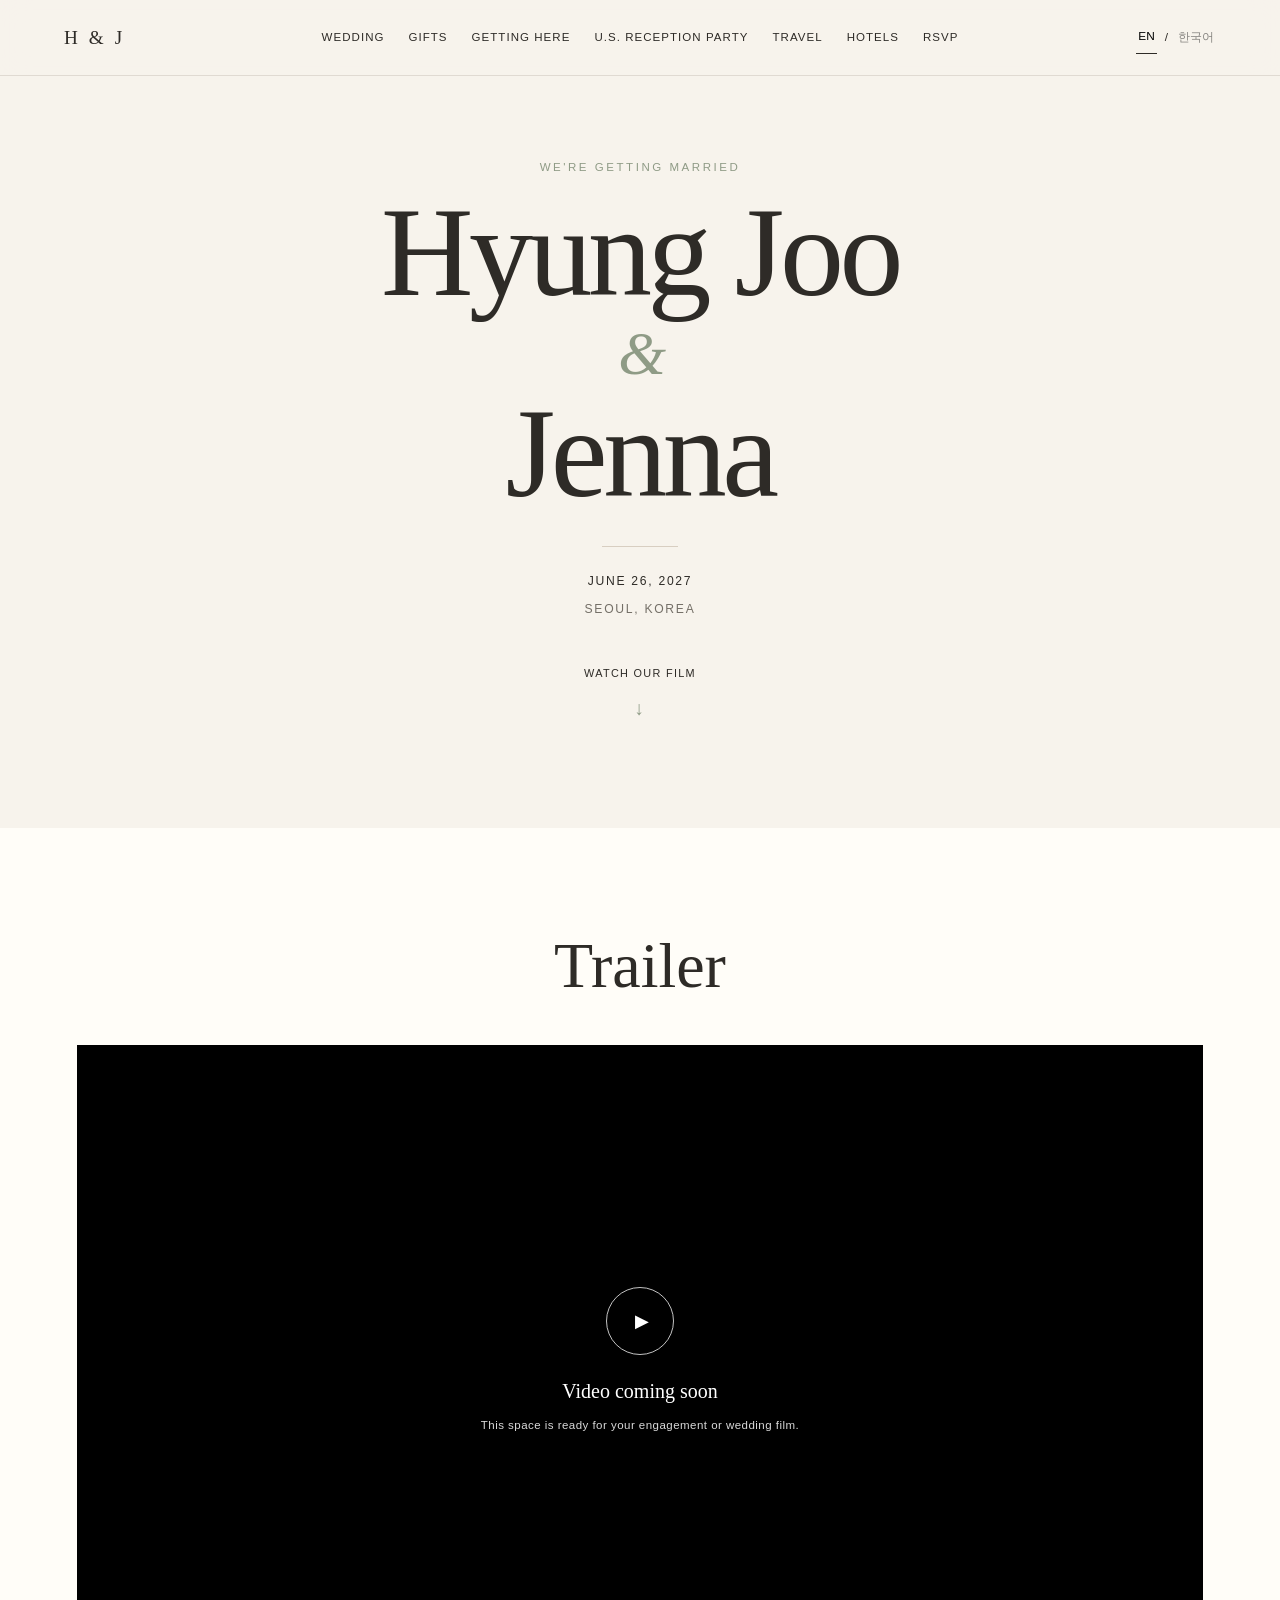
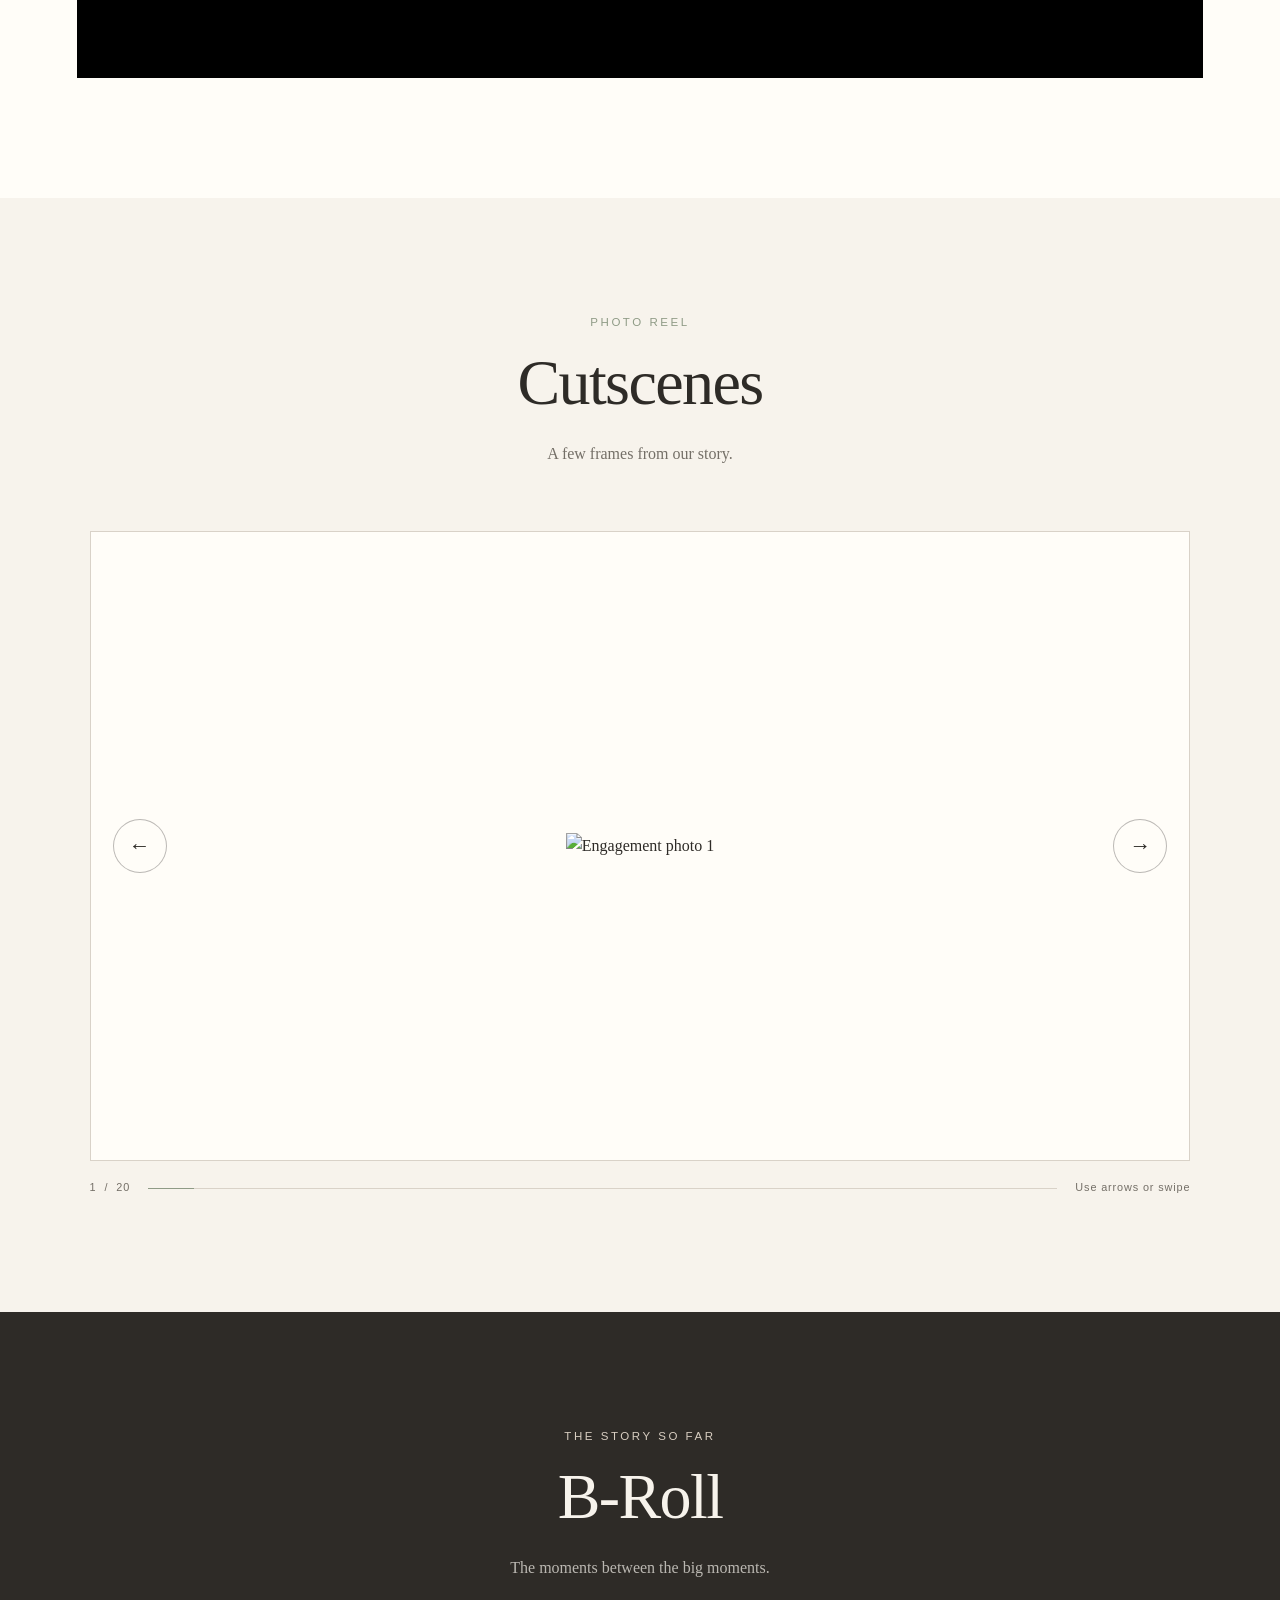
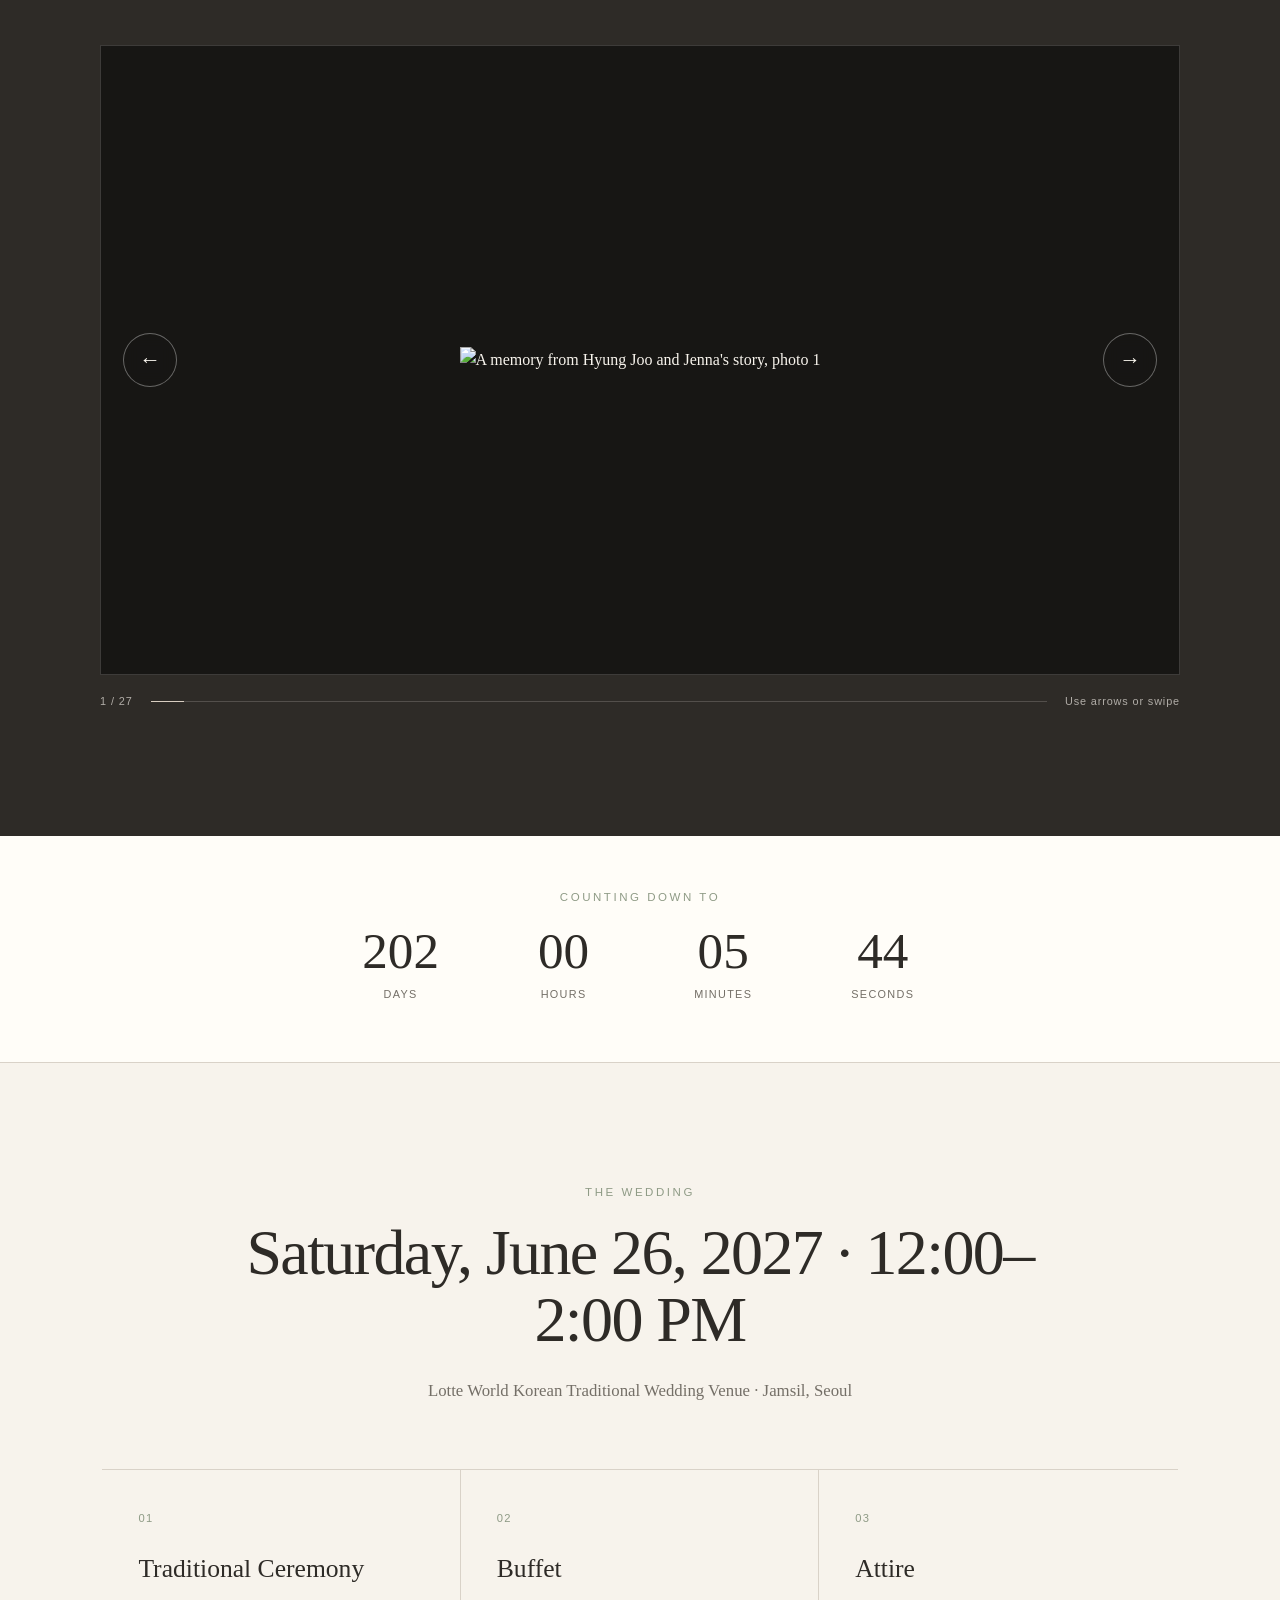
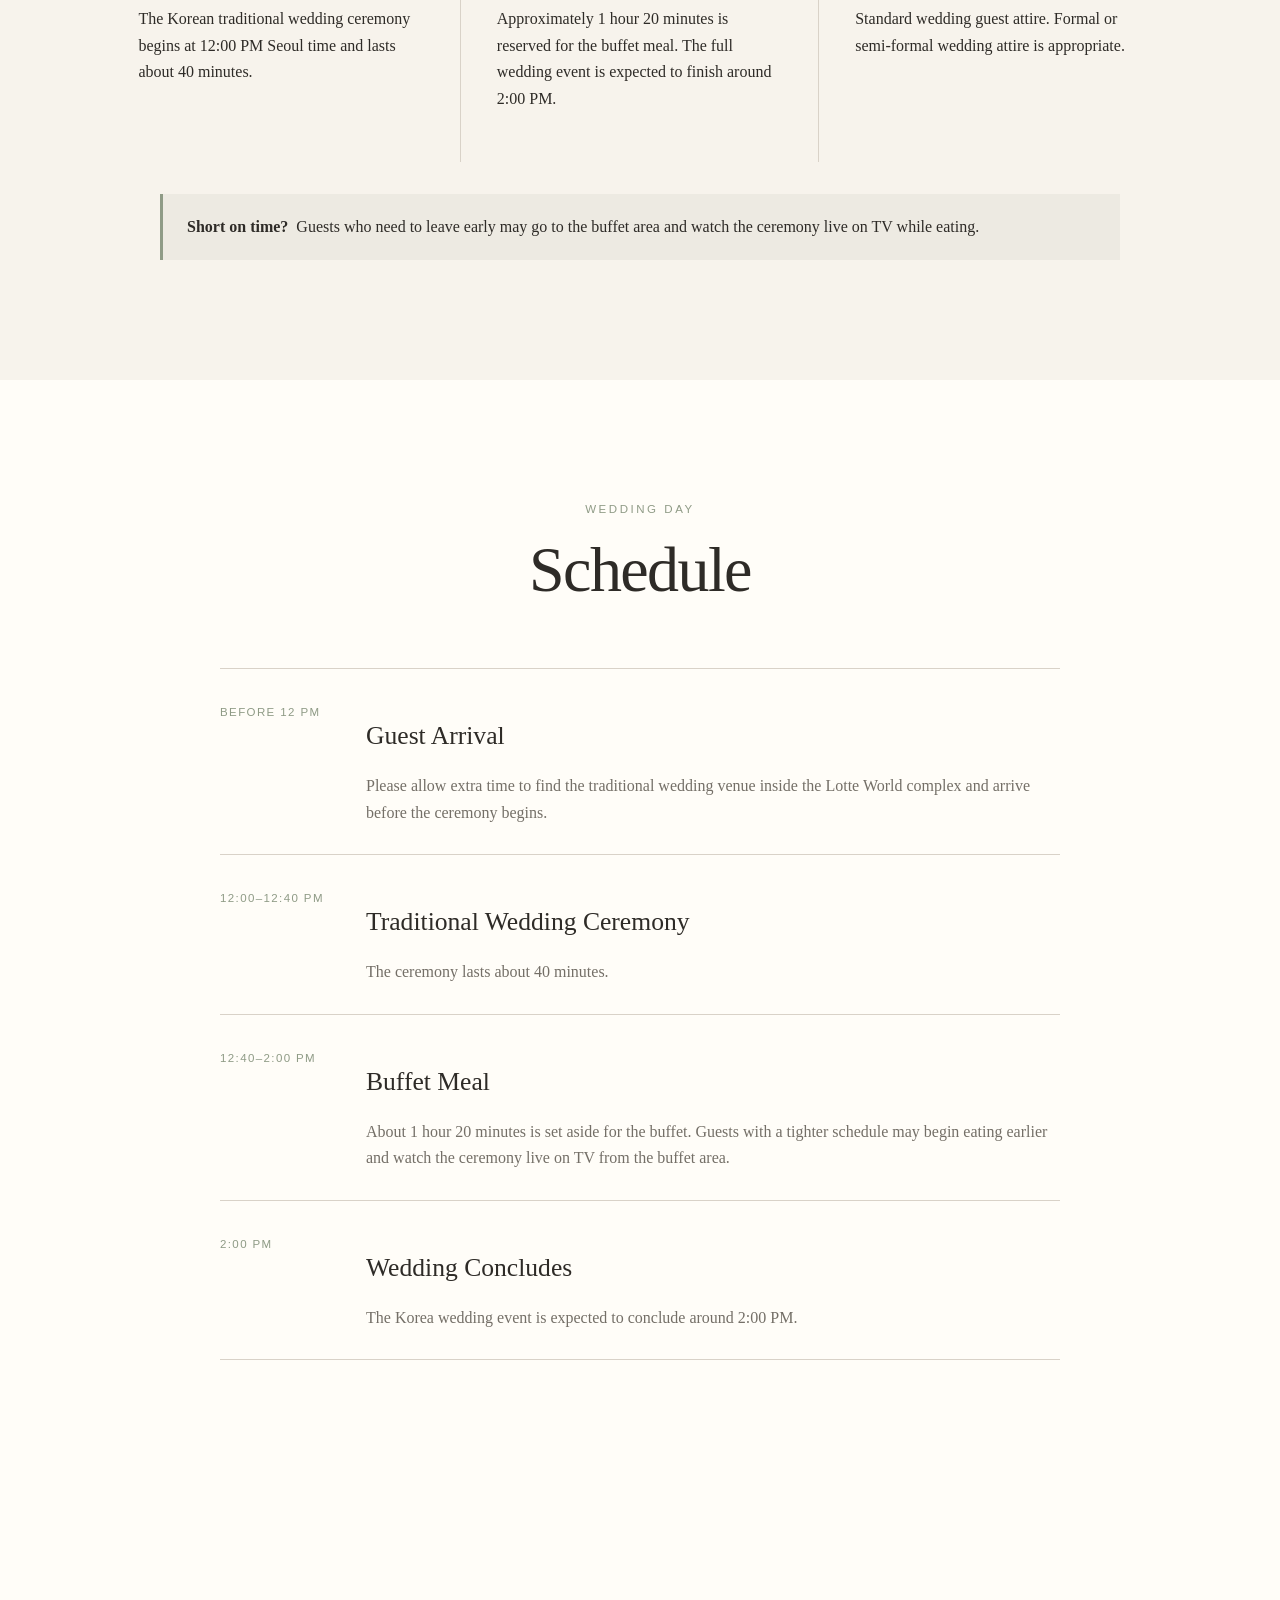
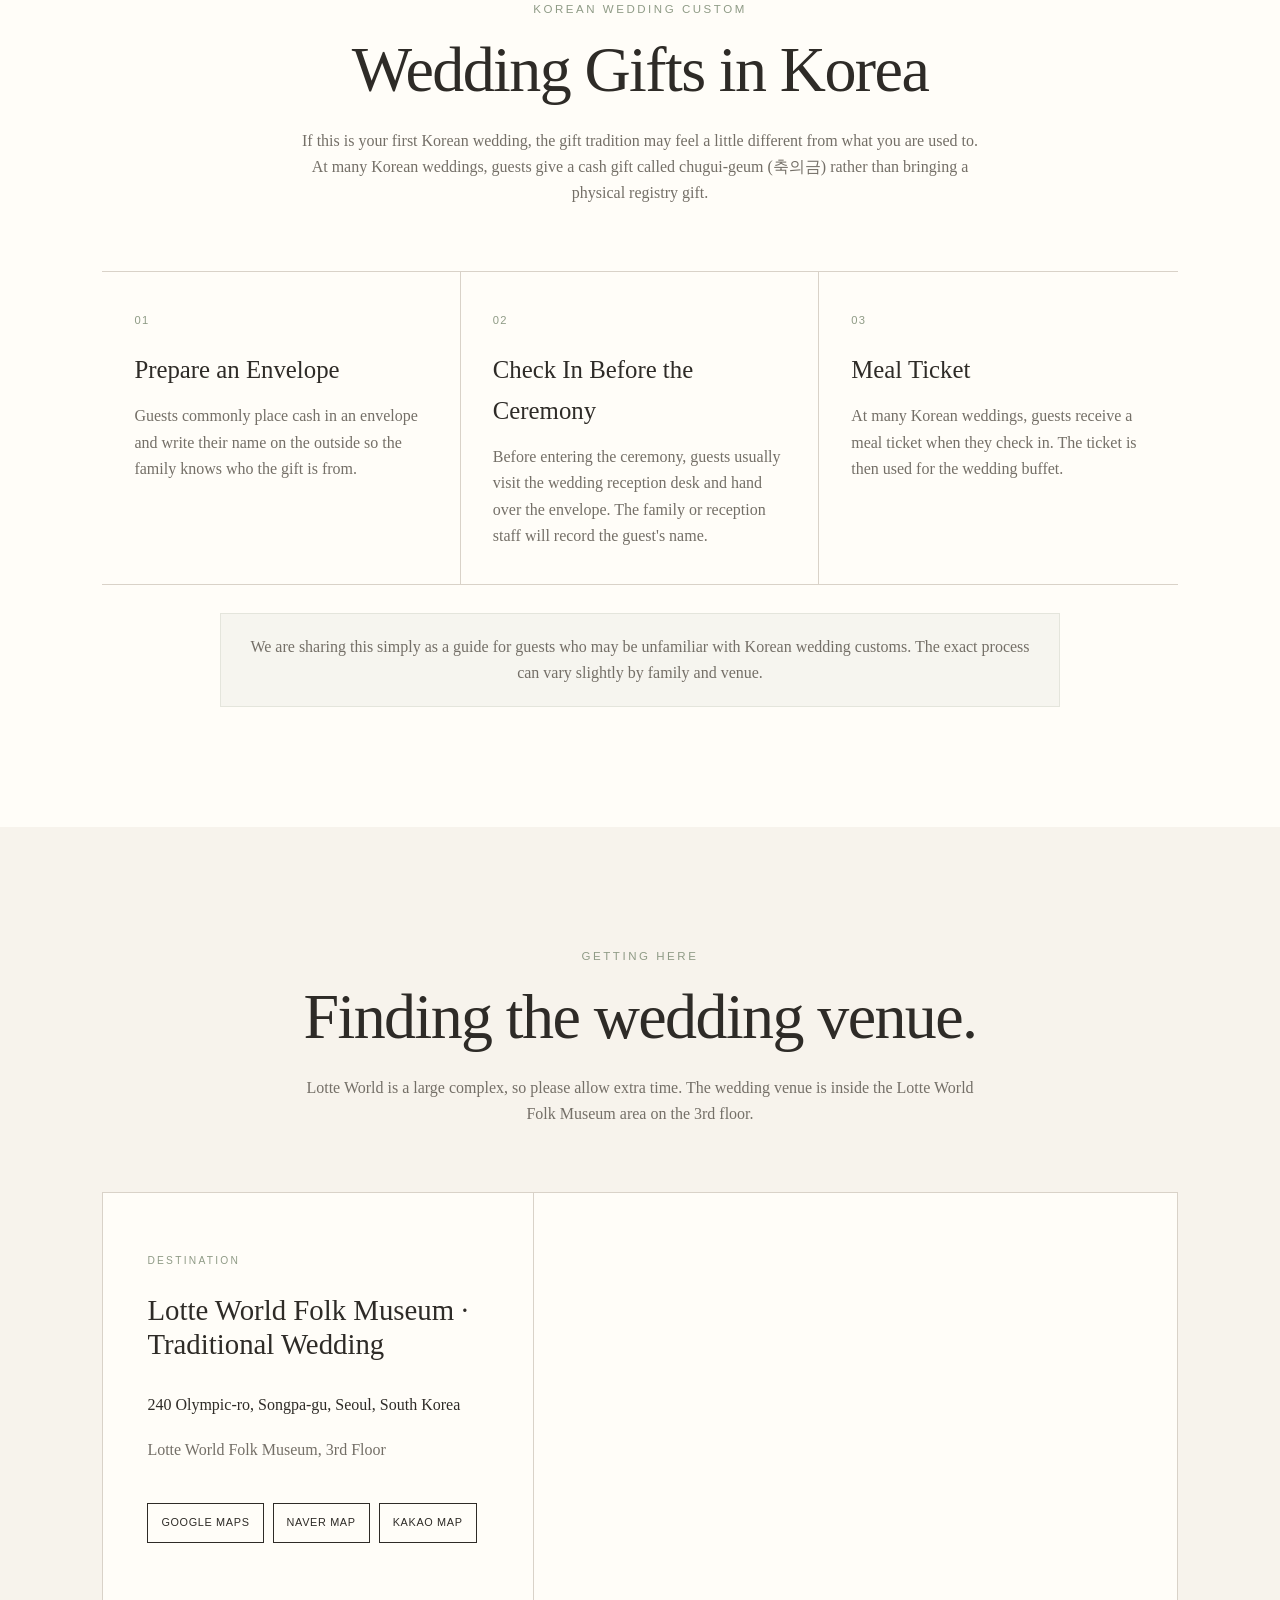
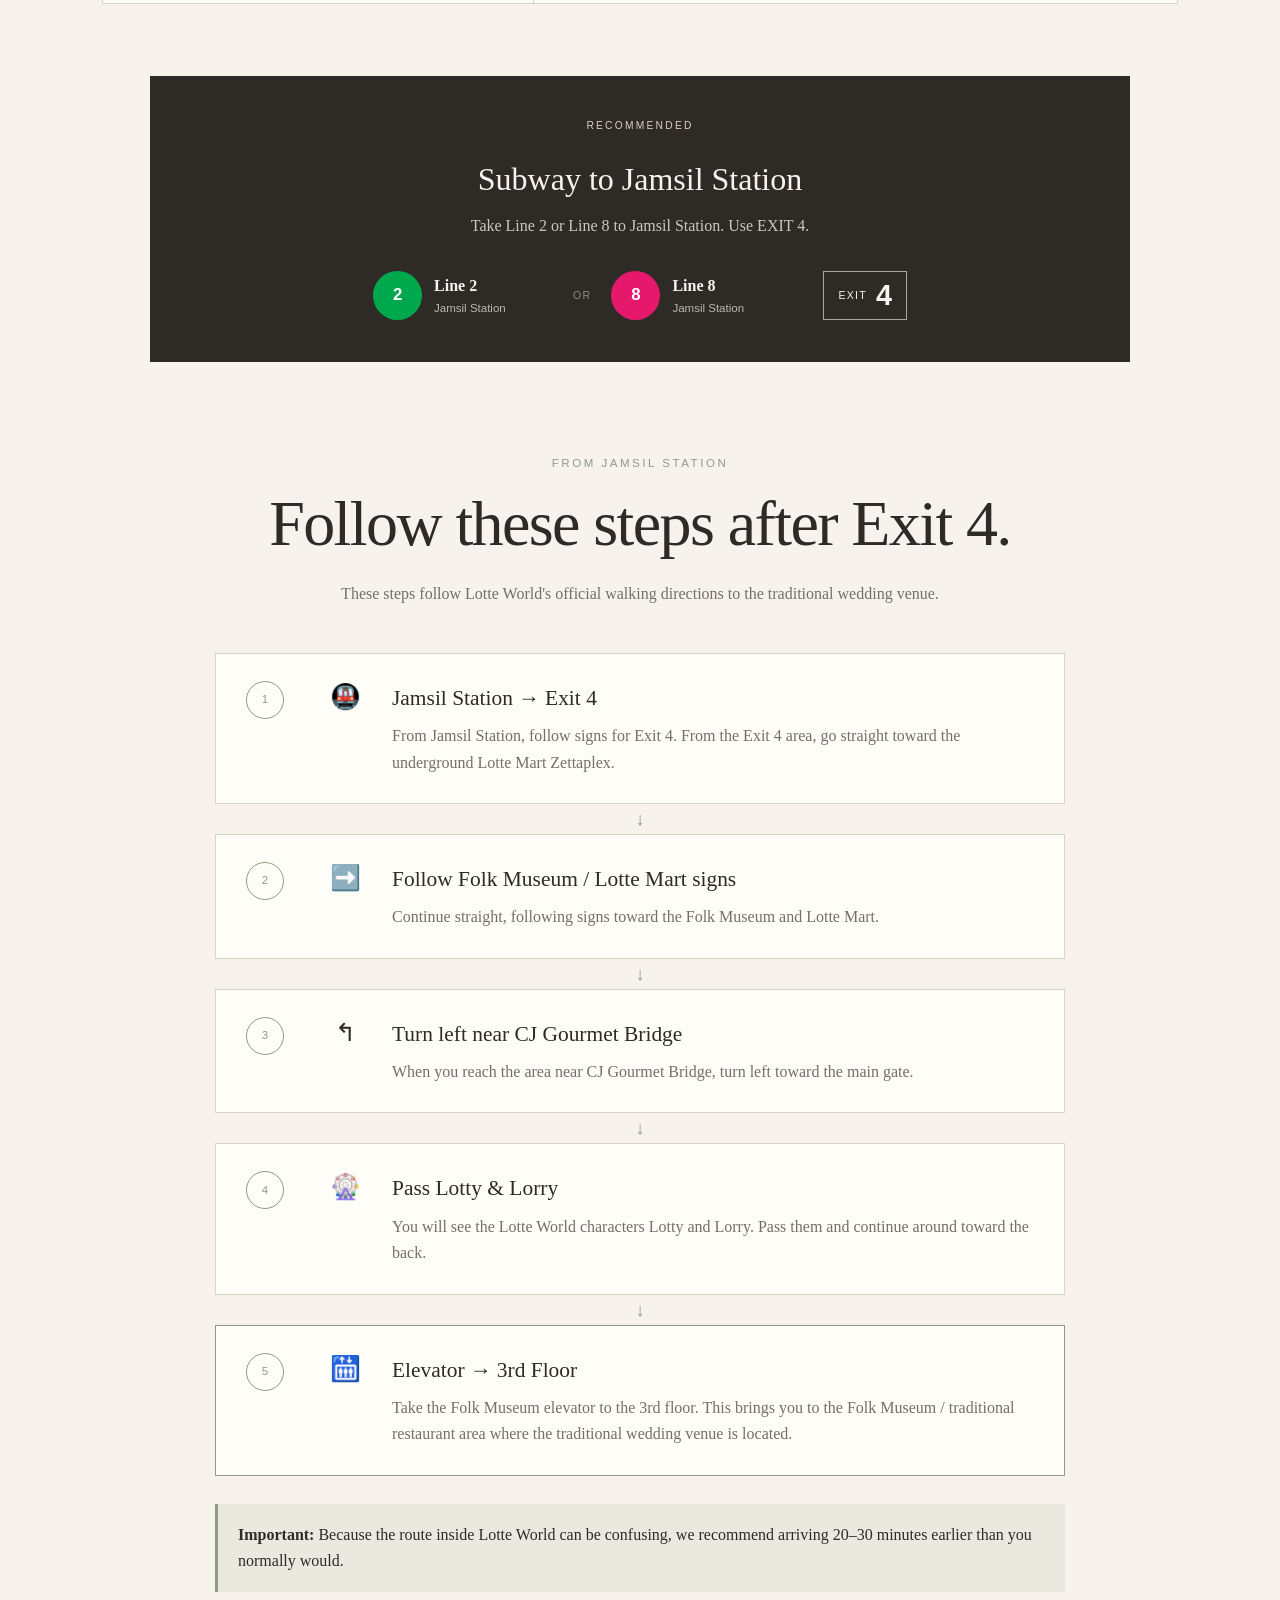
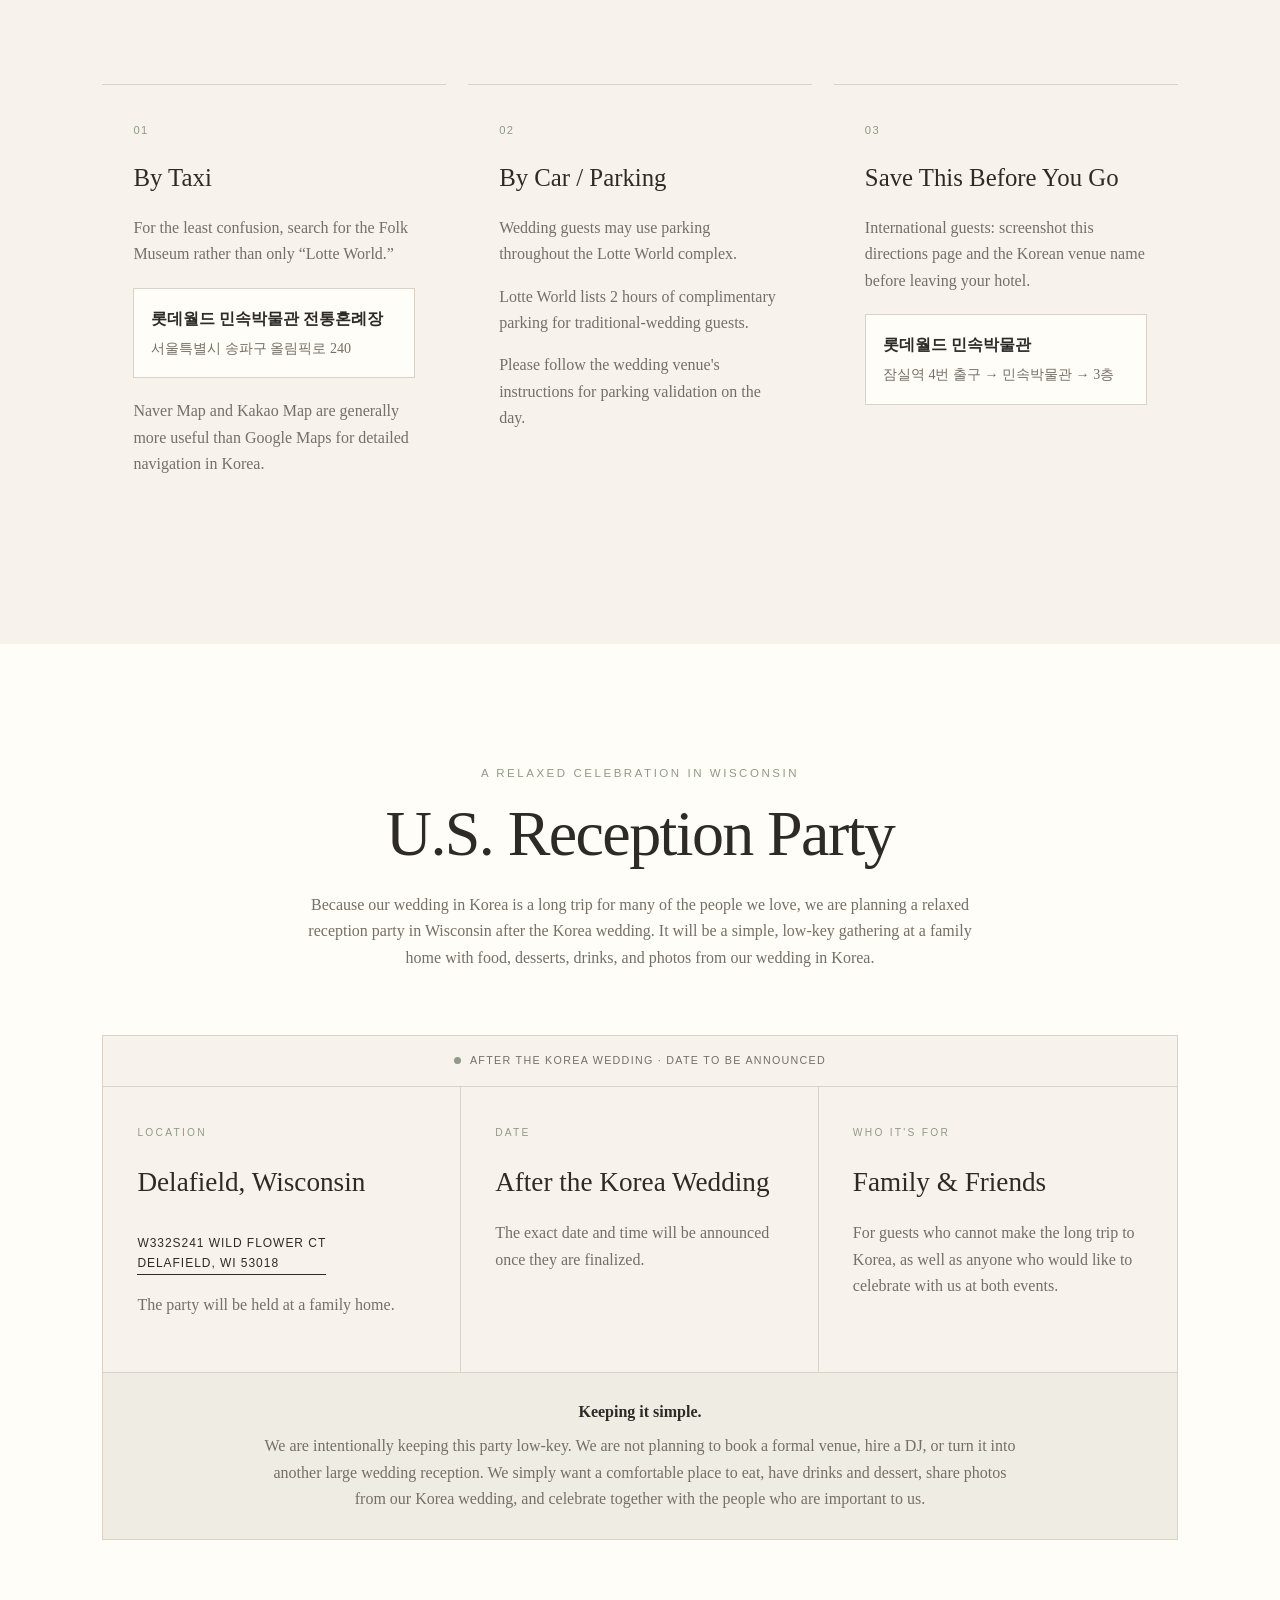
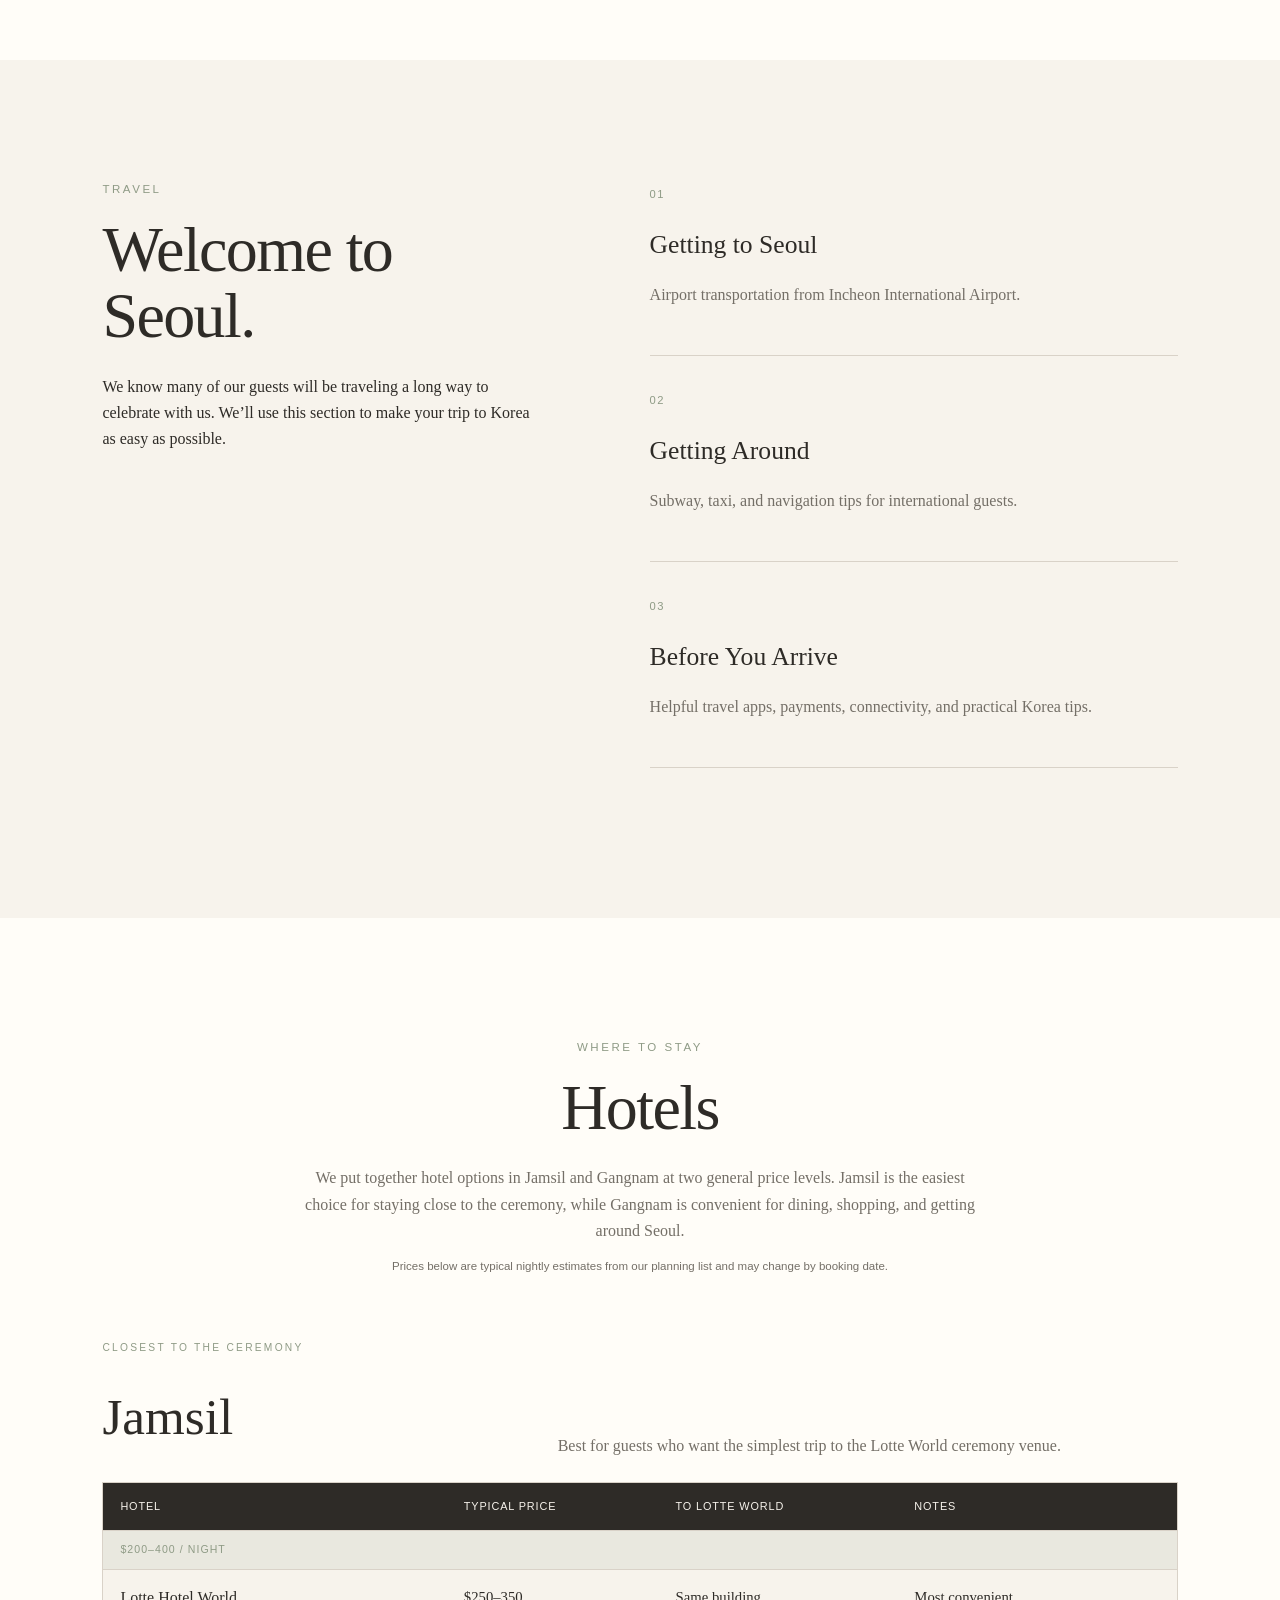
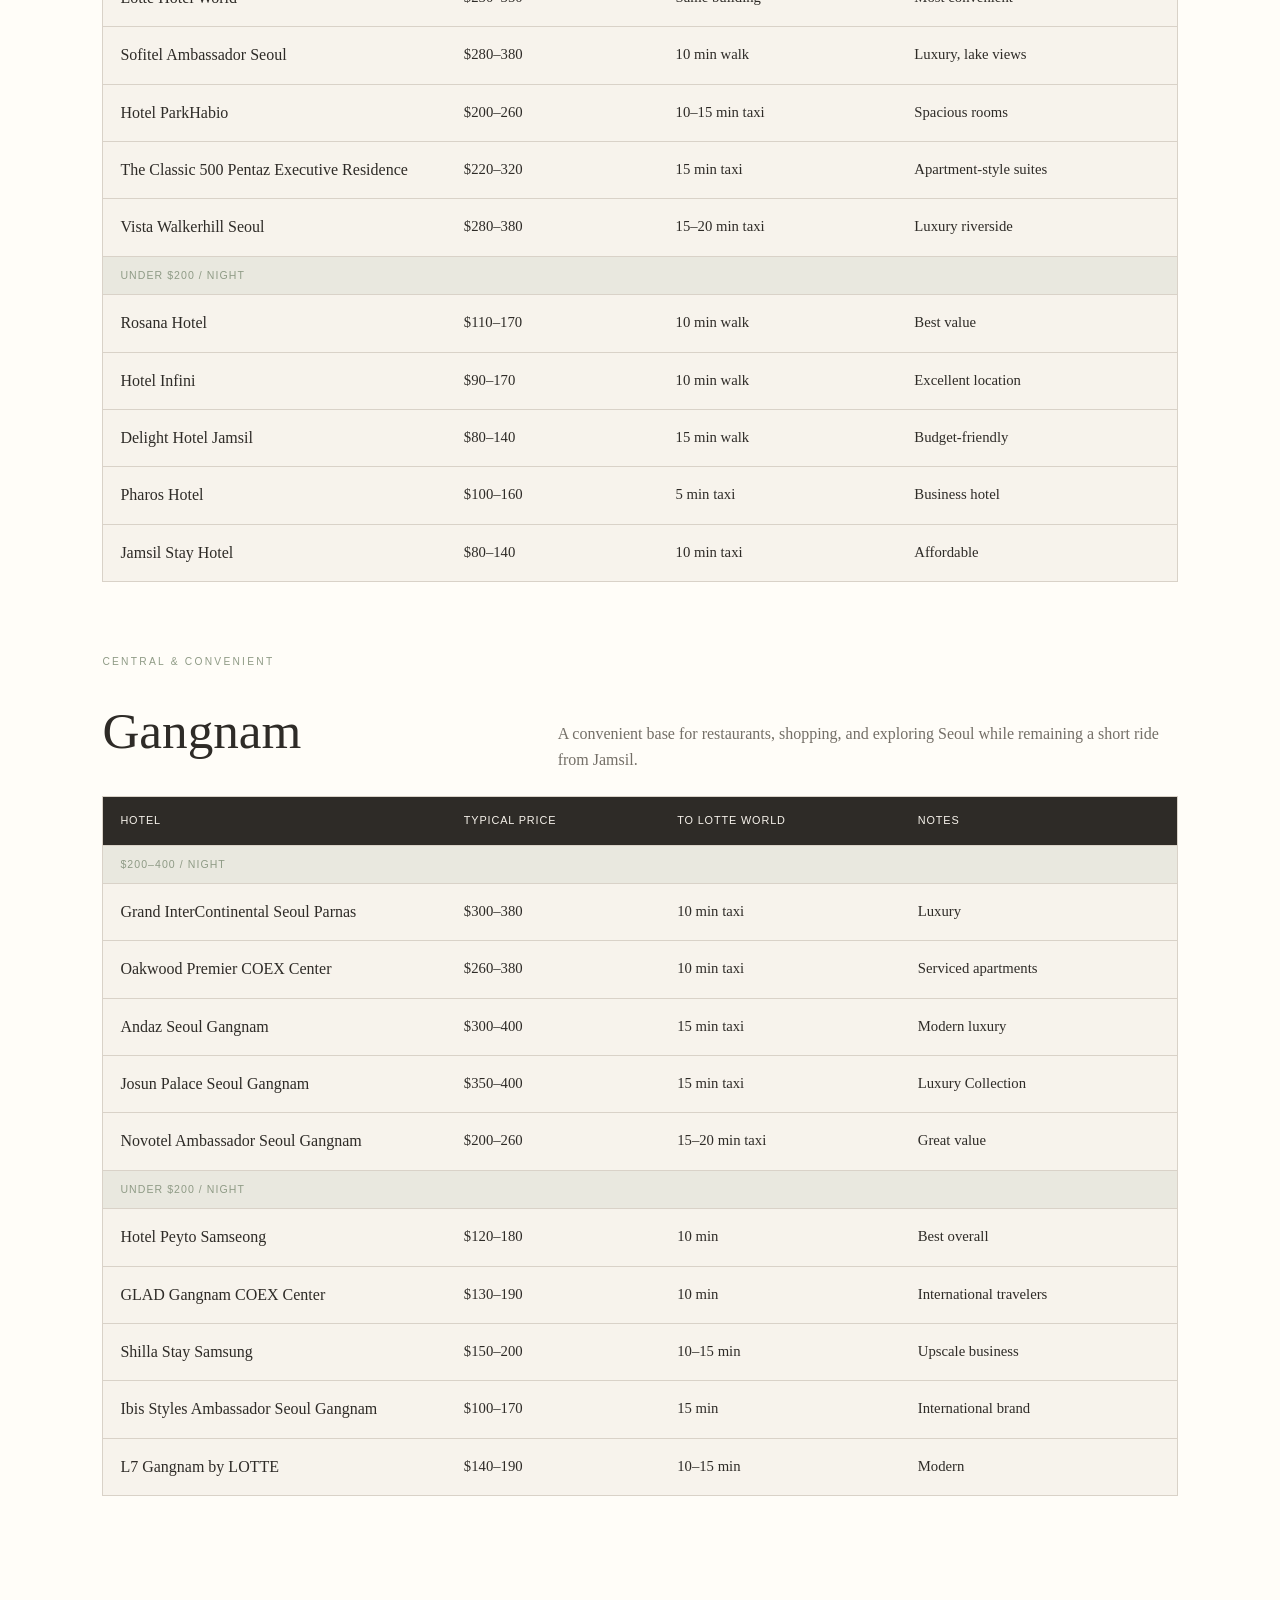
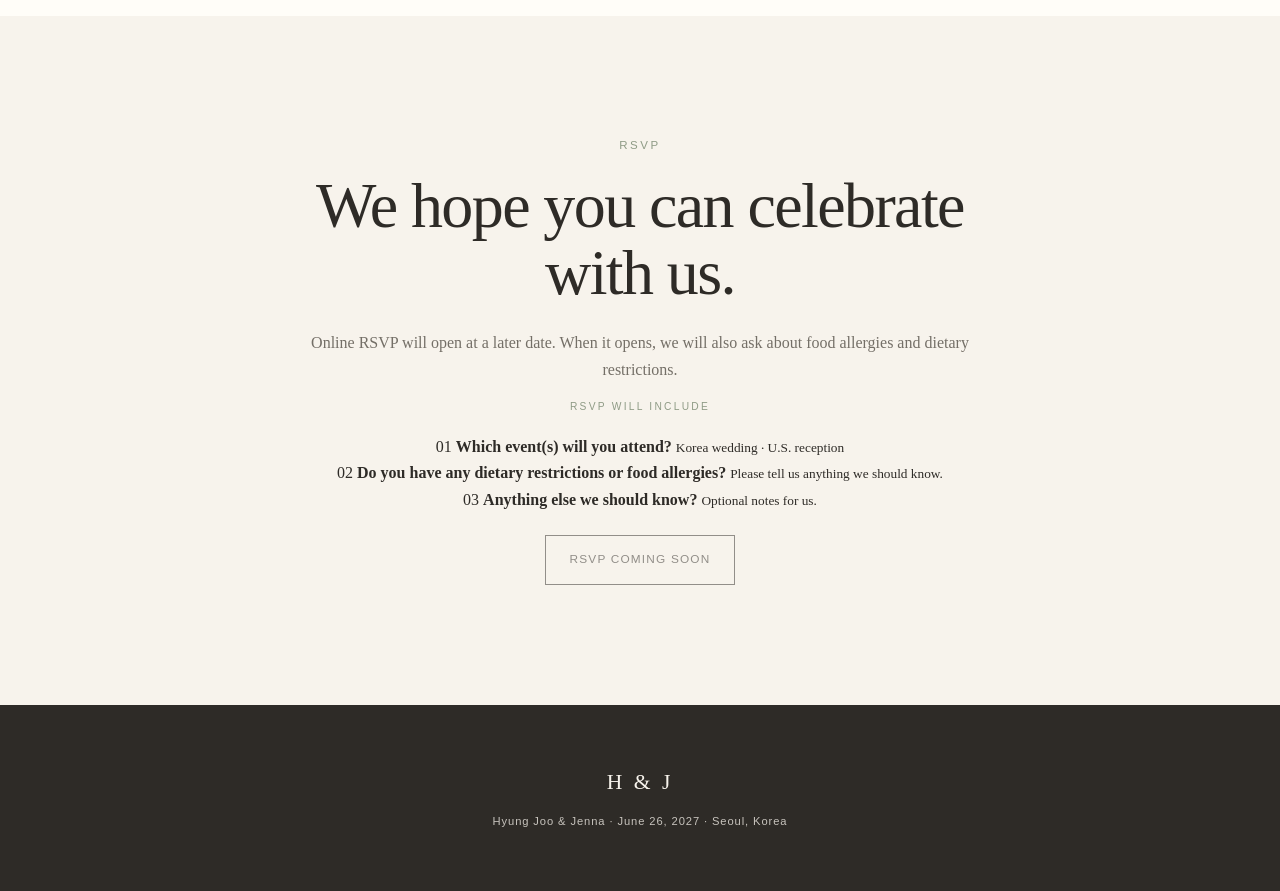
==== commit e8b226a0: "Add files via upload" ====
--- a/index.html
+++ b/index.html
@@ -16,14 +16,12 @@
     </button>
 
     <nav id="mainNav">
-      <a href="#story" data-en="Our Story" data-ko="우리 이야기">Our Story</a>
       <a href="#wedding" data-en="Wedding" data-ko="예식 안내">Wedding</a>
+      <a href="#gifts" data-en="Gifts" data-ko="축의금 안내">Gifts</a>
       <a href="#getting-here" data-en="Getting Here" data-ko="오시는 길">Getting Here</a>
-      <a href="#us-reception" data-en="U.S. Reception" data-ko="미국 피로연">U.S. Reception</a>
+      <a href="#us-reception" data-en="U.S. Reception Party" data-ko="미국 리셉션 파티">U.S. Reception Party</a>
       <a href="#travel" data-en="Travel" data-ko="여행 안내">Travel</a>
       <a href="#hotels" data-en="Hotels" data-ko="호텔">Hotels</a>
-      <a href="#seoul" data-en="Seoul Guide" data-ko="서울 가이드">Seoul Guide</a>
-      <a href="#faq" data-en="FAQ" data-ko="자주 묻는 질문">FAQ</a>
       <a href="#rsvp" data-en="RSVP" data-ko="참석 여부">RSVP</a>
     </nav>
 
@@ -233,6 +231,107 @@
       </div>
     </section>
 
+    <section id="b-roll" class="memory-section">
+      <div class="section-heading">
+        <p class="eyebrow" data-en="THE STORY SO FAR" data-ko="지금까지의 이야기">THE STORY SO FAR</p>
+        <h2 data-en="B-Roll" data-ko="B-Roll">B-Roll</h2>
+        <p class="section-intro" data-en="The moments between the big moments." data-ko="특별한 순간들 사이에 쌓인 우리의 일상.">The moments between the big moments.</p>
+      </div>
+
+      <div class="memory-carousel" id="memoryCarousel" aria-label="Photos from our life together">
+        <div class="memory-stage">
+          <figure class="memory-slide active" data-memory-slide="1">
+            <img src="images/memory-01.jpg" alt="A memory from Hyung Joo and Jenna's story, photo 1" loading="eager" />
+          </figure>
+          <figure class="memory-slide" data-memory-slide="2">
+            <img src="images/memory-02.jpg" alt="A memory from Hyung Joo and Jenna's story, photo 2" loading="eager" />
+          </figure>
+          <figure class="memory-slide" data-memory-slide="3">
+            <img src="images/memory-03.jpg" alt="A memory from Hyung Joo and Jenna's story, photo 3" loading="lazy" />
+          </figure>
+          <figure class="memory-slide" data-memory-slide="4">
+            <img src="images/memory-04.jpg" alt="A memory from Hyung Joo and Jenna's story, photo 4" loading="lazy" />
+          </figure>
+          <figure class="memory-slide" data-memory-slide="5">
+            <img src="images/memory-05.jpg" alt="A memory from Hyung Joo and Jenna's story, photo 5" loading="lazy" />
+          </figure>
+          <figure class="memory-slide" data-memory-slide="6">
+            <img src="images/memory-06.jpg" alt="A memory from Hyung Joo and Jenna's story, photo 6" loading="lazy" />
+          </figure>
+          <figure class="memory-slide" data-memory-slide="7">
+            <img src="images/memory-07.jpg" alt="A memory from Hyung Joo and Jenna's story, photo 7" loading="lazy" />
+          </figure>
+          <figure class="memory-slide" data-memory-slide="8">
+            <img src="images/memory-08.jpg" alt="A memory from Hyung Joo and Jenna's story, photo 8" loading="lazy" />
+          </figure>
+          <figure class="memory-slide" data-memory-slide="9">
+            <img src="images/memory-09.jpg" alt="A memory from Hyung Joo and Jenna's story, photo 9" loading="lazy" />
+          </figure>
+          <figure class="memory-slide" data-memory-slide="10">
+            <img src="images/memory-10.jpg" alt="A memory from Hyung Joo and Jenna's story, photo 10" loading="lazy" />
+          </figure>
+          <figure class="memory-slide" data-memory-slide="11">
+            <img src="images/memory-11.jpg" alt="A memory from Hyung Joo and Jenna's story, photo 11" loading="lazy" />
+          </figure>
+          <figure class="memory-slide" data-memory-slide="12">
+            <img src="images/memory-12.jpg" alt="A memory from Hyung Joo and Jenna's story, photo 12" loading="lazy" />
+          </figure>
+          <figure class="memory-slide" data-memory-slide="13">
+            <img src="images/memory-13.jpg" alt="A memory from Hyung Joo and Jenna's story, photo 13" loading="lazy" />
+          </figure>
+          <figure class="memory-slide" data-memory-slide="14">
+            <img src="images/memory-14.jpg" alt="A memory from Hyung Joo and Jenna's story, photo 14" loading="lazy" />
+          </figure>
+          <figure class="memory-slide" data-memory-slide="15">
+            <img src="images/memory-15.jpg" alt="A memory from Hyung Joo and Jenna's story, photo 15" loading="lazy" />
+          </figure>
+          <figure class="memory-slide" data-memory-slide="16">
+            <img src="images/memory-16.jpg" alt="A memory from Hyung Joo and Jenna's story, photo 16" loading="lazy" />
+          </figure>
+          <figure class="memory-slide" data-memory-slide="17">
+            <img src="images/memory-17.jpg" alt="A memory from Hyung Joo and Jenna's story, photo 17" loading="lazy" />
+          </figure>
+          <figure class="memory-slide" data-memory-slide="18">
+            <img src="images/memory-18.jpg" alt="A memory from Hyung Joo and Jenna's story, photo 18" loading="lazy" />
+          </figure>
+          <figure class="memory-slide" data-memory-slide="19">
+            <img src="images/memory-19.jpg" alt="A memory from Hyung Joo and Jenna's story, photo 19" loading="lazy" />
+          </figure>
+          <figure class="memory-slide" data-memory-slide="20">
+            <img src="images/memory-20.jpg" alt="A memory from Hyung Joo and Jenna's story, photo 20" loading="lazy" />
+          </figure>
+          <figure class="memory-slide" data-memory-slide="21">
+            <img src="images/memory-21.jpg" alt="A memory from Hyung Joo and Jenna's story, photo 21" loading="lazy" />
+          </figure>
+          <figure class="memory-slide" data-memory-slide="22">
+            <img src="images/memory-22.jpg" alt="A memory from Hyung Joo and Jenna's story, photo 22" loading="lazy" />
+          </figure>
+          <figure class="memory-slide" data-memory-slide="23">
+            <img src="images/memory-23.jpg" alt="A memory from Hyung Joo and Jenna's story, photo 23" loading="lazy" />
+          </figure>
+          <figure class="memory-slide" data-memory-slide="24">
+            <img src="images/memory-24.jpg" alt="A memory from Hyung Joo and Jenna's story, photo 24" loading="lazy" />
+          </figure>
+          <figure class="memory-slide" data-memory-slide="25">
+            <img src="images/memory-25.jpg" alt="A memory from Hyung Joo and Jenna's story, photo 25" loading="lazy" />
+          </figure>
+          <figure class="memory-slide" data-memory-slide="26">
+            <img src="images/memory-26.jpg" alt="A memory from Hyung Joo and Jenna's story, photo 26" loading="lazy" />
+          </figure>
+          <figure class="memory-slide" data-memory-slide="27">
+            <img src="images/memory-27.jpg" alt="A memory from Hyung Joo and Jenna's story, photo 27" loading="lazy" />
+          </figure>
+          <button class="memory-arrow memory-prev" id="memoryPrev" type="button" aria-label="Previous memory">←</button>
+          <button class="memory-arrow memory-next" id="memoryNext" type="button" aria-label="Next memory">→</button>
+        </div>
+        <div class="memory-controls">
+          <span class="memory-counter" aria-live="polite"><span id="memoryCurrent">1</span><span class="counter-divider">/</span><span id="memoryTotal">27</span></span>
+          <div class="memory-progress" aria-hidden="true"><span id="memoryProgressBar"></span></div>
+          <span class="memory-hint" data-en="Use arrows or swipe" data-ko="화살표 또는 스와이프로 넘겨보세요">Use arrows or swipe</span>
+        </div>
+      </div>
+    </section>
+
     <section class="countdown-section" aria-label="Wedding countdown">
       <p class="eyebrow" data-en="COUNTING DOWN TO" data-ko="결혼식까지">COUNTING DOWN TO</p>
       <div class="countdown" id="countdown">
@@ -243,68 +342,55 @@
       </div>
     </section>
 
-    <section id="story" class="section story-section">
-      <div class="story-copy">
-        <p class="eyebrow" data-en="OUR STORY" data-ko="우리 이야기">OUR STORY</p>
-        <h2 data-en="From here to forever." data-ko="함께 걸어온 길, 그리고 앞으로.">From here to forever.</h2>
-        <p data-en="This section will tell the story of how we met, the moments that brought us closer, and the beginning of our next chapter together."
-           data-ko="이곳에는 저희가 처음 만나 함께해 온 이야기와, 앞으로 시작될 새로운 여정에 대한 이야기를 담을 예정입니다.">
-          This section will tell the story of how we met, the moments that brought us closer,
-          and the beginning of our next chapter together.
-        </p>
-        <p class="muted" data-en="We’ll add your engagement story and photos here later."
-           data-ko="추후 약혼 이야기와 사진을 이곳에 추가할 예정입니다.">
-          We’ll add your engagement story and photos here later.
-        </p>
-      </div>
-
-      <div class="story-photo placeholder-photo">
-        <div class="placeholder-inner">
-          <span data-en="Photo placeholder" data-ko="사진 자리">Photo placeholder</span>
-        </div>
-      </div>
-    </section>
-
     <section id="wedding" class="section wedding-section">
       <div class="section-heading">
         <p class="eyebrow" data-en="THE WEDDING" data-ko="예식 안내">THE WEDDING</p>
-        <h2 data-en="Saturday, June 26, 2027" data-ko="2027년 6월 26일 토요일">Saturday, June 26, 2027</h2>
-        <p class="venue" data-en="Jamsil Lotte World Korean Traditional Wedding Venue · Seoul"
+        <h2 data-en="Saturday, June 26, 2027 · 12:00–2:00 PM"
+            data-ko="2027년 6월 26일 토요일 · 오후 12:00–2:00">
+          Saturday, June 26, 2027 · 12:00–2:00 PM
+        </h2>
+        <p class="venue"
+           data-en="Lotte World Korean Traditional Wedding Venue · Jamsil, Seoul"
            data-ko="잠실 롯데월드 전통혼례장 · 서울">
-          Jamsil Lotte World Korean Traditional Wedding Venue · Seoul
+          Lotte World Korean Traditional Wedding Venue · Jamsil, Seoul
         </p>
       </div>
 
       <div class="info-cards">
         <article class="info-card">
           <span class="card-number">01</span>
-          <h3 data-en="Ceremony" data-ko="혼례식">Ceremony</h3>
-          <p data-en="Korean traditional wedding ceremony at Lotte World in Jamsil."
-             data-ko="잠실 롯데월드 전통혼례장에서 한국 전통혼례로 진행됩니다.">
-            Korean traditional wedding ceremony at Lotte World in Jamsil.
-          </p>
-          <p class="muted" data-en="Exact ceremony time coming soon." data-ko="정확한 예식 시간은 추후 안내드리겠습니다.">
-            Exact ceremony time coming soon.
+          <h3 data-en="Traditional Ceremony" data-ko="전통혼례">Traditional Ceremony</h3>
+          <p data-en="The Korean traditional wedding ceremony begins at 12:00 PM Seoul time and lasts about 40 minutes."
+             data-ko="한국 전통혼례는 서울 시간 오후 12:00에 시작하며 약 40분간 진행됩니다.">
+            The Korean traditional wedding ceremony begins at 12:00 PM Seoul time and lasts about 40 minutes.
           </p>
         </article>
 
         <article class="info-card">
           <span class="card-number">02</span>
-          <h3 data-en="Reception" data-ko="피로연">Reception</h3>
-          <p data-en="Reception details will be added once the final plan is confirmed."
-             data-ko="피로연 장소와 일정은 확정되는 대로 안내드리겠습니다.">
-            Reception details will be added once the final plan is confirmed.
+          <h3 data-en="Buffet" data-ko="뷔페 식사">Buffet</h3>
+          <p data-en="Approximately 1 hour 20 minutes is reserved for the buffet meal. The full wedding event is expected to finish around 2:00 PM."
+             data-ko="뷔페 식사 시간은 약 1시간 20분이며, 전체 예식 일정은 오후 2시경 마무리될 예정입니다.">
+            Approximately 1 hour 20 minutes is reserved for the buffet meal. The full wedding event is expected to finish around 2:00 PM.
           </p>
         </article>
 
         <article class="info-card">
           <span class="card-number">03</span>
-          <h3 data-en="Dress Code" data-ko="복장 안내">Dress Code</h3>
-          <p data-en="Dress code guidance will be added here."
-             data-ko="복장 관련 안내는 추후 이곳에 추가할 예정입니다.">
-            Dress code guidance will be added here.
+          <h3 data-en="Attire" data-ko="복장">Attire</h3>
+          <p data-en="Standard wedding guest attire. Formal or semi-formal wedding attire is appropriate."
+             data-ko="일반적인 결혼식 하객 복장으로 오시면 됩니다. 포멀 또는 세미포멀 복장이 적합합니다.">
+            Standard wedding guest attire. Formal or semi-formal wedding attire is appropriate.
           </p>
         </article>
+      </div>
+
+      <div class="wedding-flex-note">
+        <strong data-en="Short on time?" data-ko="시간이 촉박하신가요?">Short on time?</strong>
+        <span data-en=" Guests who need to leave early may go to the buffet area and watch the ceremony live on TV while eating."
+              data-ko=" 시간이 촉박한 하객분들은 뷔페 공간에서 식사하시면서 TV로 혼례식을 실시간으로 보실 수 있습니다.">
+          Guests who need to leave early may go to the buffet area and watch the ceremony live on TV while eating.
+        </span>
       </div>
     </section>
 
@@ -316,39 +402,104 @@
 
       <div class="timeline">
         <div class="timeline-row">
-          <span class="timeline-time">TBD</span>
+          <span class="timeline-time" data-en="BEFORE 12 PM" data-ko="오후 12시 전">BEFORE 12 PM</span>
           <div>
             <h3 data-en="Guest Arrival" data-ko="하객 도착">Guest Arrival</h3>
-            <p data-en="Please arrive early enough to get settled before the ceremony."
-               data-ko="예식 시작 전 여유 있게 도착해 주시면 감사하겠습니다.">
-              Please arrive early enough to get settled before the ceremony.
+            <p data-en="Please allow extra time to find the traditional wedding venue inside the Lotte World complex and arrive before the ceremony begins."
+               data-ko="롯데월드 단지 내부에서 전통혼례장을 찾는 데 시간이 걸릴 수 있으므로 예식 시작 전에 여유 있게 도착해 주세요.">
+              Please allow extra time to find the traditional wedding venue inside the Lotte World complex and arrive before the ceremony begins.
             </p>
           </div>
         </div>
 
         <div class="timeline-row">
-          <span class="timeline-time">TBD</span>
+          <span class="timeline-time">12:00–12:40 PM</span>
           <div>
             <h3 data-en="Traditional Wedding Ceremony" data-ko="전통혼례">Traditional Wedding Ceremony</h3>
-            <p data-en="Korean traditional wedding ceremony at Lotte World."
-               data-ko="롯데월드 전통혼례장에서 전통혼례가 진행됩니다.">
-              Korean traditional wedding ceremony at Lotte World.
+            <p data-en="The ceremony lasts about 40 minutes."
+               data-ko="전통혼례는 약 40분간 진행됩니다.">
+              The ceremony lasts about 40 minutes.
             </p>
           </div>
         </div>
 
         <div class="timeline-row">
-          <span class="timeline-time">TBD</span>
+          <span class="timeline-time">12:40–2:00 PM</span>
           <div>
-            <h3 data-en="Reception" data-ko="피로연">Reception</h3>
-            <p data-en="Reception details coming soon."
-               data-ko="피로연 상세 일정은 추후 안내드리겠습니다.">
-              Reception details coming soon.
+            <h3 data-en="Buffet Meal" data-ko="뷔페 식사">Buffet Meal</h3>
+            <p data-en="About 1 hour 20 minutes is set aside for the buffet. Guests with a tighter schedule may begin eating earlier and watch the ceremony live on TV from the buffet area."
+               data-ko="뷔페 식사 시간은 약 1시간 20분입니다. 일정이 촉박한 하객분들은 먼저 식사를 시작하시고 뷔페 공간의 TV를 통해 혼례식을 실시간으로 보실 수도 있습니다.">
+              About 1 hour 20 minutes is set aside for the buffet. Guests with a tighter schedule may begin eating earlier and watch the ceremony live on TV from the buffet area.
             </p>
           </div>
         </div>
-      </div>
-    </section>
+
+        <div class="timeline-row">
+          <span class="timeline-time">2:00 PM</span>
+          <div>
+            <h3 data-en="Wedding Concludes" data-ko="예식 종료">Wedding Concludes</h3>
+            <p data-en="The Korea wedding event is expected to conclude around 2:00 PM."
+               data-ko="한국 결혼식 일정은 오후 2시경 마무리될 예정입니다.">
+              The Korea wedding event is expected to conclude around 2:00 PM.
+            </p>
+          </div>
+        </div>
+      </div>
+    </section>
+
+
+    <section id="gifts" class="section gift-guide-section">
+      <div class="section-heading">
+        <p class="eyebrow" data-en="KOREAN WEDDING CUSTOM" data-ko="한국 결혼식 문화">
+          KOREAN WEDDING CUSTOM
+        </p>
+        <h2 data-en="Wedding Gifts in Korea" data-ko="한국 결혼식 축의금 안내">
+          Wedding Gifts in Korea
+        </h2>
+        <p class="section-intro"
+           data-en="If this is your first Korean wedding, the gift tradition may feel a little different from what you are used to. At many Korean weddings, guests give a cash gift called chugui-geum (축의금) rather than bringing a physical registry gift."
+           data-ko="한국 결혼식이 처음이신 분들을 위해 축의금 문화를 간단히 안내드립니다. 한국에서는 일반적으로 물건으로 된 결혼 선물보다 현금을 봉투에 담아 전달하는 축의금 문화를 많이 이용합니다.">
+          If this is your first Korean wedding, the gift tradition may feel a little different from what you are used to. At many Korean weddings, guests give a cash gift called chugui-geum (축의금) rather than bringing a physical registry gift.
+        </p>
+      </div>
+
+      <div class="gift-steps">
+        <article class="gift-step">
+          <span class="card-number">01</span>
+          <h3 data-en="Prepare an Envelope" data-ko="축의금 봉투 준비">Prepare an Envelope</h3>
+          <p data-en="Guests commonly place cash in an envelope and write their name on the outside so the family knows who the gift is from."
+             data-ko="현금을 봉투에 넣고, 누가 전달한 축의금인지 알 수 있도록 봉투 겉면에 본인의 이름을 적는 것이 일반적입니다.">
+            Guests commonly place cash in an envelope and write their name on the outside so the family knows who the gift is from.
+          </p>
+        </article>
+
+        <article class="gift-step">
+          <span class="card-number">02</span>
+          <h3 data-en="Check In Before the Ceremony" data-ko="예식 전 접수대에서 전달">Check In Before the Ceremony</h3>
+          <p data-en="Before entering the ceremony, guests usually visit the wedding reception desk and hand over the envelope. The family or reception staff will record the guest's name."
+             data-ko="예식장에 들어가기 전 접수대에서 축의금 봉투를 전달합니다. 보통 가족 또는 접수 담당자가 하객의 이름을 확인하고 기록합니다.">
+            Before entering the ceremony, guests usually visit the wedding reception desk and hand over the envelope. The family or reception staff will record the guest's name.
+          </p>
+        </article>
+
+        <article class="gift-step">
+          <span class="card-number">03</span>
+          <h3 data-en="Meal Ticket" data-ko="식권 받기">Meal Ticket</h3>
+          <p data-en="At many Korean weddings, guests receive a meal ticket when they check in. The ticket is then used for the wedding buffet."
+             data-ko="많은 한국 결혼식에서는 접수 후 식권을 받으며, 받은 식권을 이용해 결혼식 뷔페에서 식사합니다.">
+            At many Korean weddings, guests receive a meal ticket when they check in. The ticket is then used for the wedding buffet.
+          </p>
+        </article>
+      </div>
+
+      <div class="gift-guide-note">
+        <p data-en="We are sharing this simply as a guide for guests who may be unfamiliar with Korean wedding customs. The exact process can vary slightly by family and venue."
+           data-ko="한국 결혼식 문화가 익숙하지 않은 하객분들을 위해 참고용으로 안내드립니다. 접수 방식은 가족이나 예식장에 따라 조금씩 다를 수 있습니다.">
+          We are sharing this simply as a guide for guests who may be unfamiliar with Korean wedding customs. The exact process can vary slightly by family and venue.
+        </p>
+      </div>
+    </section>
+
 
 
     <section id="getting-here" class="section getting-here-section">
@@ -596,41 +747,60 @@
 
     <section id="us-reception" class="section us-reception-section">
       <div class="section-heading">
-        <p class="eyebrow" data-en="CELEBRATING IN WISCONSIN" data-ko="위스콘신에서 함께하는 축하 자리">
-          CELEBRATING IN WISCONSIN
-        </p>
-        <h2 data-en="U.S. Reception" data-ko="미국 피로연">U.S. Reception</h2>
+        <p class="eyebrow"
+           data-en="A RELAXED CELEBRATION IN WISCONSIN"
+           data-ko="위스콘신에서 편안하게 함께하는 축하 자리">
+          A RELAXED CELEBRATION IN WISCONSIN
+        </p>
+
+        <h2 data-en="U.S. Reception Party" data-ko="미국 리셉션 파티">
+          U.S. Reception Party
+        </h2>
+
         <p class="section-intro"
-           data-en="For family and friends who may not be able to make the trip to Korea, we are planning a separate celebration in Wisconsin before our wedding."
-           data-ko="한국 결혼식에 참석하기 어려운 가족과 친구분들을 위해 결혼식 전 위스콘신에서 별도의 축하 자리를 계획하고 있습니다.">
-          For family and friends who may not be able to make the trip to Korea, we are planning a separate celebration in Wisconsin before our wedding.
+           data-en="Because our wedding in Korea is a long trip for many of the people we love, we are planning a relaxed reception party in Wisconsin after the Korea wedding. It will be a simple, low-key gathering at a family home with food, desserts, drinks, and photos from our wedding in Korea."
+           data-ko="한국 결혼식에 참석하려면 먼 거리를 이동해야 하는 분들이 많은 만큼, 한국 결혼식 후 위스콘신에서 편안한 분위기의 리셉션 파티를 열 계획입니다. 가족의 집에서 음식과 디저트, 음료를 함께 즐기며 한국 결혼식 사진도 나누는 소박한 자리가 될 예정입니다.">
+          Because our wedding in Korea is a long trip for many of the people we love, we are planning a relaxed reception party in Wisconsin after the Korea wedding. It will be a simple, low-key gathering at a family home with food, desserts, drinks, and photos from our wedding in Korea.
         </p>
       </div>
 
       <div class="us-reception-card">
         <div class="us-reception-status">
           <span class="status-dot"></span>
-          <span data-en="DETAILS IN PROGRESS" data-ko="세부사항 준비 중">DETAILS IN PROGRESS</span>
+          <span data-en="AFTER THE KOREA WEDDING · DATE TO BE ANNOUNCED"
+                data-ko="한국 결혼식 이후 · 날짜 추후 안내">
+            AFTER THE KOREA WEDDING · DATE TO BE ANNOUNCED
+          </span>
         </div>
 
         <div class="us-reception-details">
           <div>
-            <p class="eyebrow small" data-en="LOCATION" data-ko="지역">LOCATION</p>
-            <h3 data-en="Wisconsin" data-ko="위스콘신">Wisconsin</h3>
+            <p class="eyebrow small" data-en="LOCATION" data-ko="장소">LOCATION</p>
+            <h3 data-en="Delafield, Wisconsin" data-ko="위스콘신 델라필드">Delafield, Wisconsin</h3>
+            <p>
+              <a class="text-link"
+                 href="https://www.google.com/maps/search/?api=1&query=W332S241+Wild+Flower+Ct+Delafield+WI+53018"
+                 target="_blank" rel="noopener noreferrer">
+                W332S241 Wild Flower Ct<br />
+                Delafield, WI 53018
+              </a>
+            </p>
             <p class="muted"
-               data-en="Exact venue to be announced."
-               data-ko="정확한 장소는 추후 안내드리겠습니다.">
-              Exact venue to be announced.
+               data-en="The party will be held at a family home."
+               data-ko="가족의 집에서 진행할 예정입니다.">
+              The party will be held at a family home.
             </p>
           </div>
 
           <div>
             <p class="eyebrow small" data-en="DATE" data-ko="날짜">DATE</p>
-            <h3 data-en="To Be Announced" data-ko="추후 안내">To Be Announced</h3>
+            <h3 data-en="After the Korea Wedding" data-ko="한국 결혼식 이후">
+              After the Korea Wedding
+            </h3>
             <p class="muted"
-               data-en="We are considering a date before the wedding in Korea."
-               data-ko="한국 결혼식 전 일정으로 계획하고 있습니다.">
-              We are considering a date before the wedding in Korea.
+               data-en="The exact date and time will be announced once they are finalized."
+               data-ko="정확한 날짜와 시간은 확정되는 대로 안내드리겠습니다.">
+              The exact date and time will be announced once they are finalized.
             </p>
           </div>
 
@@ -638,17 +808,20 @@
             <p class="eyebrow small" data-en="WHO IT'S FOR" data-ko="초대 대상">WHO IT'S FOR</p>
             <h3 data-en="Family & Friends" data-ko="가족과 친구들">Family & Friends</h3>
             <p class="muted"
-               data-en="Especially for guests who may not be able to travel to Seoul."
-               data-ko="특히 서울까지 여행하기 어려운 분들을 위한 자리입니다.">
-              Especially for guests who may not be able to travel to Seoul.
+               data-en="For guests who cannot make the long trip to Korea, as well as anyone who would like to celebrate with us at both events."
+               data-ko="한국까지 먼 여행을 하기 어려운 분들과 한국 결혼식과 미국 파티 두 행사 모두 함께하고 싶은 분들을 위한 자리입니다.">
+              For guests who cannot make the long trip to Korea, as well as anyone who would like to celebrate with us at both events.
             </p>
           </div>
         </div>
 
-        <div class="us-reception-note">
-          <p data-en="We will share the final date, location, schedule, and RSVP information here once everything is confirmed."
-             data-ko="날짜, 장소, 일정, 참석 여부 회신 방법이 확정되는 대로 이곳에 안내드리겠습니다.">
-            We will share the final date, location, schedule, and RSVP information here once everything is confirmed.
+        <div class="us-reception-note us-reception-party-note">
+          <strong data-en="Keeping it simple." data-ko="편안하고 소박하게 준비하려 합니다.">
+            Keeping it simple.
+          </strong>
+          <p data-en="We are intentionally keeping this party low-key. We are not planning to book a formal venue, hire a DJ, or turn it into another large wedding reception. We simply want a comfortable place to eat, have drinks and dessert, share photos from our Korea wedding, and celebrate together with the people who are important to us."
+             data-ko="이번 파티는 일부러 편안하고 소박하게 준비하려 합니다. 별도의 정식 행사장을 대관하거나 DJ를 부르거나 또 하나의 큰 결혼식처럼 진행할 계획은 없습니다. 함께 음식과 음료, 디저트를 즐기고 한국 결혼식 사진을 나누며 소중한 분들과 편하게 축하하는 시간을 보내고 싶습니다.">
+            We are intentionally keeping this party low-key. We are not planning to book a formal venue, hire a DJ, or turn it into another large wedding reception. We simply want a comfortable place to eat, have drinks and dessert, share photos from our Korea wedding, and celebrate together with the people who are important to us.
           </p>
         </div>
       </div>
@@ -700,106 +873,214 @@
         <p class="eyebrow" data-en="WHERE TO STAY" data-ko="숙박 안내">WHERE TO STAY</p>
         <h2 data-en="Hotels" data-ko="호텔 추천">Hotels</h2>
         <p class="section-intro"
-           data-en="We’ll recommend options in both Jamsil and Gangnam, including different price ranges."
-           data-ko="잠실과 강남 지역을 중심으로 다양한 가격대의 호텔을 추천드릴 예정입니다.">
-          We’ll recommend options in both Jamsil and Gangnam, including different price ranges.
-        </p>
-      </div>
-
-      <div class="hotel-grid">
-        <article>
-          <p class="eyebrow small" data-en="CLOSEST TO THE WEDDING" data-ko="예식장과 가장 가까운 지역">CLOSEST TO THE WEDDING</p>
-          <h3 data-en="Jamsil" data-ko="잠실">Jamsil</h3>
-          <p data-en="Best for guests who want to stay close to the wedding venue."
-             data-ko="예식장과 가까운 곳에서 편하게 머물고 싶은 분들께 가장 적합합니다.">
-            Best for guests who want to stay close to the wedding venue.
-          </p>
-          <a href="#" class="text-link disabled-link" data-en="Hotel list coming soon" data-ko="호텔 목록 준비 중">
-            Hotel list coming soon
-          </a>
-        </article>
-
-        <article>
-          <p class="eyebrow small" data-en="CENTRAL & LIVELY" data-ko="교통과 즐길 거리가 많은 지역">CENTRAL & LIVELY</p>
-          <h3 data-en="Gangnam" data-ko="강남">Gangnam</h3>
-          <p data-en="A convenient option with restaurants, nightlife, shopping, and easy transportation."
-             data-ko="맛집, 쇼핑, 교통이 편리한 지역을 선호하는 분들께 좋은 선택입니다.">
-            A convenient option with restaurants, nightlife, shopping, and easy transportation.
-          </p>
-          <a href="#" class="text-link disabled-link" data-en="Hotel list coming soon" data-ko="호텔 목록 준비 중">
-            Hotel list coming soon
-          </a>
-        </article>
-      </div>
-    </section>
-
-
-    <section id="seoul" class="section seoul-section">
-      <div class="section-heading">
-        <p class="eyebrow" data-en="SEOUL GUIDE" data-ko="서울 가이드">SEOUL GUIDE</p>
-        <h2 data-en="Make a trip of it." data-ko="서울을 함께 즐겨주세요.">Make a trip of it.</h2>
-        <p class="section-intro"
-           data-en="Our favorite places, food, cafés, neighborhoods, and things to do will be added here."
-           data-ko="저희가 좋아하는 맛집, 카페, 동네, 관광지 등을 이곳에 소개할 예정입니다.">
-          Our favorite places, food, cafés, neighborhoods, and things to do will be added here.
-        </p>
-      </div>
-
-      <div class="guide-grid">
-        <div><span>01</span><h3 data-en="Eat" data-ko="맛집">Eat</h3><p data-en="Korean food recommendations." data-ko="한국 음식과 맛집 추천.">Korean food recommendations.</p></div>
-        <div><span>02</span><h3 data-en="Explore" data-ko="관광">Explore</h3><p data-en="Neighborhoods and attractions." data-ko="서울의 동네와 관광 명소.">Neighborhoods and attractions.</p></div>
-        <div><span>03</span><h3 data-en="Coffee" data-ko="카페">Coffee</h3><p data-en="Favorite cafés and desserts." data-ko="추천 카페와 디저트.">Favorite cafés and desserts.</p></div>
-        <div><span>04</span><h3 data-en="Shop" data-ko="쇼핑">Shop</h3><p data-en="Shopping and souvenirs." data-ko="쇼핑과 기념품 추천.">Shopping and souvenirs.</p></div>
-      </div>
-    </section>
-
-    <section id="faq" class="section alt-section">
-      <div class="section-heading">
-        <p class="eyebrow" data-en="FAQ" data-ko="자주 묻는 질문">FAQ</p>
-        <h2 data-en="Good to know." data-ko="미리 알아두면 좋아요.">Good to know.</h2>
-      </div>
-
-      <div class="faq-list">
-        <details>
-          <summary data-en="What should I wear?" data-ko="어떤 옷을 입으면 되나요?">What should I wear?</summary>
-          <p data-en="Dress code details will be added once finalized."
-             data-ko="복장 안내는 확정되는 대로 업데이트할 예정입니다.">
-            Dress code details will be added once finalized.
-          </p>
-        </details>
-
-        <details>
-          <summary data-en="What is a Korean traditional wedding like?"
-                   data-ko="한국 전통혼례는 어떻게 진행되나요?">
-            What is a Korean traditional wedding like?
-          </summary>
-          <p data-en="We’ll add a short guide for guests attending a Korean traditional wedding for the first time."
-             data-ko="전통혼례가 익숙하지 않은 분들을 위해 간단한 설명을 추가할 예정입니다.">
-            We’ll add a short guide for guests attending a Korean traditional wedding for the first time.
-          </p>
-        </details>
-
-        <details>
-          <summary data-en="Where should I stay?" data-ko="어디에 숙박하는 것이 좋나요?">Where should I stay?</summary>
-          <p data-en="Jamsil is closest to the venue, while Gangnam is another convenient option. Hotel recommendations are coming soon."
-             data-ko="잠실이 예식장과 가장 가깝고, 강남도 편리한 선택입니다. 호텔 추천은 추후 추가할 예정입니다.">
-            Jamsil is closest to the venue, while Gangnam is another convenient option.
-            Hotel recommendations are coming soon.
-          </p>
-        </details>
-
-<details>
-          <summary data-en="Will the website be available in Korean and English?"
-                   data-ko="웹사이트는 한국어와 영어로 제공되나요?">
-            Will the website be available in Korean and English?
-          </summary>
-          <p data-en="Yes. Use the EN / 한국어 switch at the top of the page."
-             data-ko="네. 페이지 상단의 EN / 한국어 버튼으로 언어를 변경할 수 있습니다.">
-            Yes. Use the EN / 한국어 switch at the top of the page.
-          </p>
-        </details>
-      </div>
-    </section>
+           data-en="We put together hotel options in Jamsil and Gangnam at two general price levels. Jamsil is the easiest choice for staying close to the ceremony, while Gangnam is convenient for dining, shopping, and getting around Seoul."
+           data-ko="잠실과 강남 지역의 호텔을 두 가지 가격대로 정리했습니다. 잠실은 혼례식장과 가까워 가장 편리하고, 강남은 식사·쇼핑·서울 이동에 편리합니다.">
+          We put together hotel options in Jamsil and Gangnam at two general price levels. Jamsil is the easiest choice for staying close to the ceremony, while Gangnam is convenient for dining, shopping, and getting around Seoul.
+        </p>
+        <p class="hotel-price-note"
+           data-en="Prices below are typical nightly estimates from our planning list and may change by booking date."
+           data-ko="아래 가격은 계획 당시의 일반적인 1박 예상 가격이며 예약 시점에 따라 달라질 수 있습니다.">
+          Prices below are typical nightly estimates from our planning list and may change by booking date.
+        </p>
+      </div>
+
+      <div class="hotel-area">
+        <div class="hotel-area-heading">
+          <div>
+            <p class="eyebrow small" data-en="CLOSEST TO THE CEREMONY" data-ko="혼례식장과 가장 가까운 지역">CLOSEST TO THE CEREMONY</p>
+            <h3 data-en="Jamsil" data-ko="잠실">Jamsil</h3>
+          </div>
+          <p data-en="Best for guests who want the simplest trip to the Lotte World ceremony venue."
+             data-ko="롯데월드 혼례식장까지 가장 편하게 이동하고 싶은 하객에게 추천합니다.">
+            Best for guests who want the simplest trip to the Lotte World ceremony venue.
+          </p>
+        </div>
+
+        <div class="hotel-table-wrap">
+          <table class="hotel-table">
+            <thead>
+              <tr>
+                <th data-en="Hotel" data-ko="호텔">Hotel</th>
+                <th data-en="Typical Price" data-ko="예상 가격">Typical Price</th>
+                <th data-en="To Lotte World" data-ko="롯데월드까지">To Lotte World</th>
+                <th data-en="Notes" data-ko="특징">Notes</th>
+              </tr>
+            </thead>
+            <tbody>
+              <tr class="hotel-tier-row">
+                  <td colspan="4">
+                    <span data-en="$200–400 / night" data-ko="1박 $200–400">$200–400 / night</span>
+                  </td>
+                </tr>
+<tr>
+              <td class="hotel-name">Lotte Hotel World</td>
+              <td>$250–350</td>
+              <td><span data-en="Same building" data-ko="같은 건물">Same building</span></td>
+              <td><span data-en="Most convenient" data-ko="가장 편리함">Most convenient</span></td>
+            </tr>
+<tr>
+              <td class="hotel-name">Sofitel Ambassador Seoul</td>
+              <td>$280–380</td>
+              <td><span data-en="10 min walk" data-ko="도보 10분">10 min walk</span></td>
+              <td><span data-en="Luxury, lake views" data-ko="럭셔리, 호수 전망">Luxury, lake views</span></td>
+            </tr>
+<tr>
+              <td class="hotel-name">Hotel ParkHabio</td>
+              <td>$200–260</td>
+              <td><span data-en="10–15 min taxi" data-ko="택시 10–15분">10–15 min taxi</span></td>
+              <td><span data-en="Spacious rooms" data-ko="넓은 객실">Spacious rooms</span></td>
+            </tr>
+<tr>
+              <td class="hotel-name">The Classic 500 Pentaz Executive Residence</td>
+              <td>$220–320</td>
+              <td><span data-en="15 min taxi" data-ko="택시 15분">15 min taxi</span></td>
+              <td><span data-en="Apartment-style suites" data-ko="레지던스형 스위트">Apartment-style suites</span></td>
+            </tr>
+<tr>
+              <td class="hotel-name">Vista Walkerhill Seoul</td>
+              <td>$280–380</td>
+              <td><span data-en="15–20 min taxi" data-ko="택시 15–20분">15–20 min taxi</span></td>
+              <td><span data-en="Luxury riverside" data-ko="한강변 럭셔리">Luxury riverside</span></td>
+            </tr>
+<tr class="hotel-tier-row">
+                  <td colspan="4">
+                    <span data-en="Under $200 / night" data-ko="1박 $200 미만">Under $200 / night</span>
+                  </td>
+                </tr>
+<tr>
+              <td class="hotel-name">Rosana Hotel</td>
+              <td>$110–170</td>
+              <td><span data-en="10 min walk" data-ko="도보 10분">10 min walk</span></td>
+              <td><span data-en="Best value" data-ko="가성비 우수">Best value</span></td>
+            </tr>
+<tr>
+              <td class="hotel-name">Hotel Infini</td>
+              <td>$90–170</td>
+              <td><span data-en="10 min walk" data-ko="도보 10분">10 min walk</span></td>
+              <td><span data-en="Excellent location" data-ko="위치 우수">Excellent location</span></td>
+            </tr>
+<tr>
+              <td class="hotel-name">Delight Hotel Jamsil</td>
+              <td>$80–140</td>
+              <td><span data-en="15 min walk" data-ko="도보 15분">15 min walk</span></td>
+              <td><span data-en="Budget-friendly" data-ko="합리적인 가격">Budget-friendly</span></td>
+            </tr>
+<tr>
+              <td class="hotel-name">Pharos Hotel</td>
+              <td>$100–160</td>
+              <td><span data-en="5 min taxi" data-ko="택시 5분">5 min taxi</span></td>
+              <td><span data-en="Business hotel" data-ko="비즈니스 호텔">Business hotel</span></td>
+            </tr>
+<tr>
+              <td class="hotel-name">Jamsil Stay Hotel</td>
+              <td>$80–140</td>
+              <td><span data-en="10 min taxi" data-ko="택시 10분">10 min taxi</span></td>
+              <td><span data-en="Affordable" data-ko="경제적">Affordable</span></td>
+            </tr>
+            </tbody>
+          </table>
+        </div>
+      </div>
+
+      <div class="hotel-area">
+        <div class="hotel-area-heading">
+          <div>
+            <p class="eyebrow small" data-en="CENTRAL & CONVENIENT" data-ko="교통과 편의성이 좋은 지역">CENTRAL & CONVENIENT</p>
+            <h3 data-en="Gangnam" data-ko="강남">Gangnam</h3>
+          </div>
+          <p data-en="A convenient base for restaurants, shopping, and exploring Seoul while remaining a short ride from Jamsil."
+             data-ko="맛집, 쇼핑, 서울 관광에 편리하며 잠실까지도 비교적 가까운 지역입니다.">
+            A convenient base for restaurants, shopping, and exploring Seoul while remaining a short ride from Jamsil.
+          </p>
+        </div>
+
+        <div class="hotel-table-wrap">
+          <table class="hotel-table">
+            <thead>
+              <tr>
+                <th data-en="Hotel" data-ko="호텔">Hotel</th>
+                <th data-en="Typical Price" data-ko="예상 가격">Typical Price</th>
+                <th data-en="To Lotte World" data-ko="롯데월드까지">To Lotte World</th>
+                <th data-en="Notes" data-ko="특징">Notes</th>
+              </tr>
+            </thead>
+            <tbody>
+              <tr class="hotel-tier-row">
+                  <td colspan="4">
+                    <span data-en="$200–400 / night" data-ko="1박 $200–400">$200–400 / night</span>
+                  </td>
+                </tr>
+<tr>
+              <td class="hotel-name">Grand InterContinental Seoul Parnas</td>
+              <td>$300–380</td>
+              <td><span data-en="10 min taxi" data-ko="택시 10분">10 min taxi</span></td>
+              <td><span data-en="Luxury" data-ko="럭셔리">Luxury</span></td>
+            </tr>
+<tr>
+              <td class="hotel-name">Oakwood Premier COEX Center</td>
+              <td>$260–380</td>
+              <td><span data-en="10 min taxi" data-ko="택시 10분">10 min taxi</span></td>
+              <td><span data-en="Serviced apartments" data-ko="서비스드 레지던스">Serviced apartments</span></td>
+            </tr>
+<tr>
+              <td class="hotel-name">Andaz Seoul Gangnam</td>
+              <td>$300–400</td>
+              <td><span data-en="15 min taxi" data-ko="택시 15분">15 min taxi</span></td>
+              <td><span data-en="Modern luxury" data-ko="모던 럭셔리">Modern luxury</span></td>
+            </tr>
+<tr>
+              <td class="hotel-name">Josun Palace Seoul Gangnam</td>
+              <td>$350–400</td>
+              <td><span data-en="15 min taxi" data-ko="택시 15분">15 min taxi</span></td>
+              <td><span data-en="Luxury Collection" data-ko="럭셔리 컬렉션">Luxury Collection</span></td>
+            </tr>
+<tr>
+              <td class="hotel-name">Novotel Ambassador Seoul Gangnam</td>
+              <td>$200–260</td>
+              <td><span data-en="15–20 min taxi" data-ko="택시 15–20분">15–20 min taxi</span></td>
+              <td><span data-en="Great value" data-ko="가성비 우수">Great value</span></td>
+            </tr>
+<tr class="hotel-tier-row">
+                  <td colspan="4">
+                    <span data-en="Under $200 / night" data-ko="1박 $200 미만">Under $200 / night</span>
+                  </td>
+                </tr>
+<tr>
+              <td class="hotel-name">Hotel Peyto Samseong</td>
+              <td>$120–180</td>
+              <td><span data-en="10 min" data-ko="약 10분">10 min</span></td>
+              <td><span data-en="Best overall" data-ko="전반적으로 추천">Best overall</span></td>
+            </tr>
+<tr>
+              <td class="hotel-name">GLAD Gangnam COEX Center</td>
+              <td>$130–190</td>
+              <td><span data-en="10 min" data-ko="약 10분">10 min</span></td>
+              <td><span data-en="International travelers" data-ko="해외 하객에게 적합">International travelers</span></td>
+            </tr>
+<tr>
+              <td class="hotel-name">Shilla Stay Samsung</td>
+              <td>$150–200</td>
+              <td><span data-en="10–15 min" data-ko="약 10–15분">10–15 min</span></td>
+              <td><span data-en="Upscale business" data-ko="고급 비즈니스 호텔">Upscale business</span></td>
+            </tr>
+<tr>
+              <td class="hotel-name">Ibis Styles Ambassador Seoul Gangnam</td>
+              <td>$100–170</td>
+              <td><span data-en="15 min" data-ko="약 15분">15 min</span></td>
+              <td><span data-en="International brand" data-ko="글로벌 브랜드">International brand</span></td>
+            </tr>
+<tr>
+              <td class="hotel-name">L7 Gangnam by LOTTE</td>
+              <td>$140–190</td>
+              <td><span data-en="10–15 min" data-ko="약 10–15분">10–15 min</span></td>
+              <td><span data-en="Modern" data-ko="모던">Modern</span></td>
+            </tr>
+            </tbody>
+          </table>
+        </div>
+      </div>
+    </section>
+
 
     <section id="rsvp" class="section rsvp-section">
       <p class="eyebrow" data-en="RSVP" data-ko="참석 여부">RSVP</p>
--- a/style.css
+++ b/style.css
@@ -1610,3 +1610,225 @@
     padding: 0 7vw;
   }
 }
+
+
+/* VERSION 3.3 — B-ROLL MEMORIES */
+.memory-section{padding:115px 7vw 125px;background:var(--charcoal);color:var(--ivory)}
+.memory-section .eyebrow{color:var(--beige)}
+.memory-section .section-intro{color:rgba(247,243,236,.7)}
+.memory-carousel{width:min(1080px,100%);margin:0 auto}
+.memory-stage{position:relative;width:100%;min-height:70vh;display:grid;place-items:center;overflow:hidden;background:#171614;border:1px solid rgba(247,243,236,.17)}
+.memory-slide{grid-area:1/1;width:100%;margin:0;display:none;align-items:center;justify-content:center}
+.memory-slide.active{display:flex}
+.memory-slide img{display:block;width:auto;max-width:100%;height:auto;max-height:82vh;object-fit:contain;object-position:center}
+.memory-arrow{position:absolute;top:50%;z-index:4;width:54px;height:54px;display:grid;place-items:center;transform:translateY(-50%);border:1px solid rgba(255,255,255,.35);border-radius:50%;background:rgba(23,22,20,.70);color:var(--ivory);font-family:Arial,sans-serif;font-size:1.35rem;cursor:pointer;backdrop-filter:blur(8px);transition:background .18s ease,color .18s ease}
+.memory-arrow:hover{background:var(--ivory);color:var(--charcoal)}
+.memory-prev{left:22px}.memory-next{right:22px}
+.memory-controls{margin-top:18px;display:grid;grid-template-columns:auto 1fr auto;gap:18px;align-items:center}
+.memory-counter,.memory-hint{font-family:Arial,"Apple SD Gothic Neo",sans-serif;font-size:.68rem;letter-spacing:.08em;color:rgba(247,243,236,.65)}
+.memory-progress{position:relative;height:1px;background:rgba(247,243,236,.18);overflow:hidden}
+.memory-progress span{position:absolute;inset:0 auto 0 0;width:3.704%;background:var(--beige);transition:width .25s ease}
+@media(max-width:820px){.memory-stage{min-height:58vh}.memory-slide img{max-height:72vh}.memory-arrow{width:46px;height:46px}.memory-prev{left:12px}.memory-next{right:12px}.memory-controls{grid-template-columns:auto 1fr}.memory-hint{grid-column:1/-1;text-align:center}}
+@media(max-width:560px){.memory-section{padding-left:0;padding-right:0}.memory-section .section-heading{padding-left:7vw;padding-right:7vw}.memory-stage{min-height:50vh;border-left:0;border-right:0}.memory-slide img{width:100%;max-height:none}.memory-arrow{width:42px;height:42px}.memory-controls{padding:0 7vw}}
+
+
+/* =========================
+   VERSION 3.5 — SIMPLIFIED SECTIONS + HOTEL LIST
+   ========================= */
+
+.hotel-price-note {
+  max-width: 720px;
+  margin: 14px auto 0;
+  font-family: Arial, "Apple SD Gothic Neo", sans-serif;
+  font-size: .72rem;
+  line-height: 1.55;
+  color: var(--muted);
+}
+
+.hotel-area {
+  max-width: 1180px;
+  margin: 0 auto 72px;
+}
+
+.hotel-area:last-child {
+  margin-bottom: 0;
+}
+
+.hotel-area-heading {
+  display: grid;
+  grid-template-columns: .8fr 1.2fr;
+  gap: 42px;
+  align-items: end;
+  margin-bottom: 22px;
+}
+
+.hotel-area-heading h3 {
+  margin: 5px 0 0;
+  font-size: clamp(2rem, 4vw, 3.5rem);
+  font-weight: 400;
+}
+
+.hotel-area-heading > p {
+  margin: 0;
+  color: var(--muted);
+}
+
+.hotel-table-wrap {
+  overflow-x: auto;
+  border: 1px solid var(--line);
+  background: var(--ivory);
+}
+
+.hotel-table {
+  width: 100%;
+  min-width: 780px;
+  border-collapse: collapse;
+}
+
+.hotel-table th,
+.hotel-table td {
+  padding: 15px 17px;
+  border-bottom: 1px solid var(--line);
+  text-align: left;
+  vertical-align: top;
+}
+
+.hotel-table th {
+  background: var(--charcoal);
+  color: var(--ivory);
+  font-family: Arial, "Apple SD Gothic Neo", sans-serif;
+  font-size: .68rem;
+  font-weight: 400;
+  letter-spacing: .08em;
+  text-transform: uppercase;
+}
+
+.hotel-table td {
+  font-size: .92rem;
+}
+
+.hotel-table tbody tr:last-child td {
+  border-bottom: 0;
+}
+
+.hotel-name {
+  width: 32%;
+  font-size: 1rem !important;
+}
+
+.hotel-tier-row td {
+  padding: 10px 17px;
+  background: rgba(143,155,134,.13);
+  color: var(--sage);
+  font-family: Arial, "Apple SD Gothic Neo", sans-serif;
+  font-size: .66rem;
+  letter-spacing: .10em;
+  text-transform: uppercase;
+}
+
+@media (max-width: 820px) {
+  .hotel-area-heading {
+    grid-template-columns: 1fr;
+    gap: 10px;
+  }
+}
+
+@media (max-width: 560px) {
+  .hotel-table th,
+  .hotel-table td {
+    padding: 13px 14px;
+  }
+}
+
+
+/* =========================
+   VERSION 3.8 — WEDDING TIMING NOTE
+   ========================= */
+
+.wedding-flex-note {
+  max-width: 960px;
+  margin: 32px auto 0;
+  padding: 20px 24px;
+  border-left: 3px solid var(--sage);
+  background: rgba(143,155,134,.10);
+}
+
+.wedding-flex-note strong {
+  margin-right: 4px;
+}
+
+
+/* =========================
+   VERSION 3.9 — GIFT GUIDE
+   ========================= */
+
+.gift-guide-section {
+  max-width: none;
+  background: var(--soft-white);
+}
+
+.gift-steps {
+  max-width: 1080px;
+  margin: 46px auto 0;
+  display: grid;
+  grid-template-columns: repeat(3, 1fr);
+  border-top: 1px solid var(--line);
+  border-bottom: 1px solid var(--line);
+}
+
+.gift-step {
+  min-height: 260px;
+  padding: 34px 32px;
+  border-right: 1px solid var(--line);
+}
+
+.gift-step:last-child {
+  border-right: 0;
+}
+
+.gift-step h3 {
+  margin: 18px 0 12px;
+  font-size: 1.55rem;
+}
+
+.gift-step p {
+  margin: 0;
+  color: var(--muted);
+}
+
+.gift-guide-note {
+  max-width: 840px;
+  margin: 28px auto 0;
+  padding: 20px 24px;
+  text-align: center;
+  background: rgba(143,155,134,.08);
+  border: 1px solid rgba(143,155,134,.18);
+}
+
+.gift-guide-note p {
+  margin: 0;
+  color: var(--muted);
+}
+
+.us-reception-party-note strong {
+  display: block;
+  margin-bottom: 8px;
+  font-size: 1rem;
+  color: var(--ink);
+}
+
+@media (max-width: 820px) {
+  .gift-steps {
+    grid-template-columns: 1fr;
+  }
+
+  .gift-step {
+    min-height: 0;
+    border-right: 0;
+    border-bottom: 1px solid var(--line);
+  }
+
+  .gift-step:last-child {
+    border-bottom: 0;
+  }
+}
